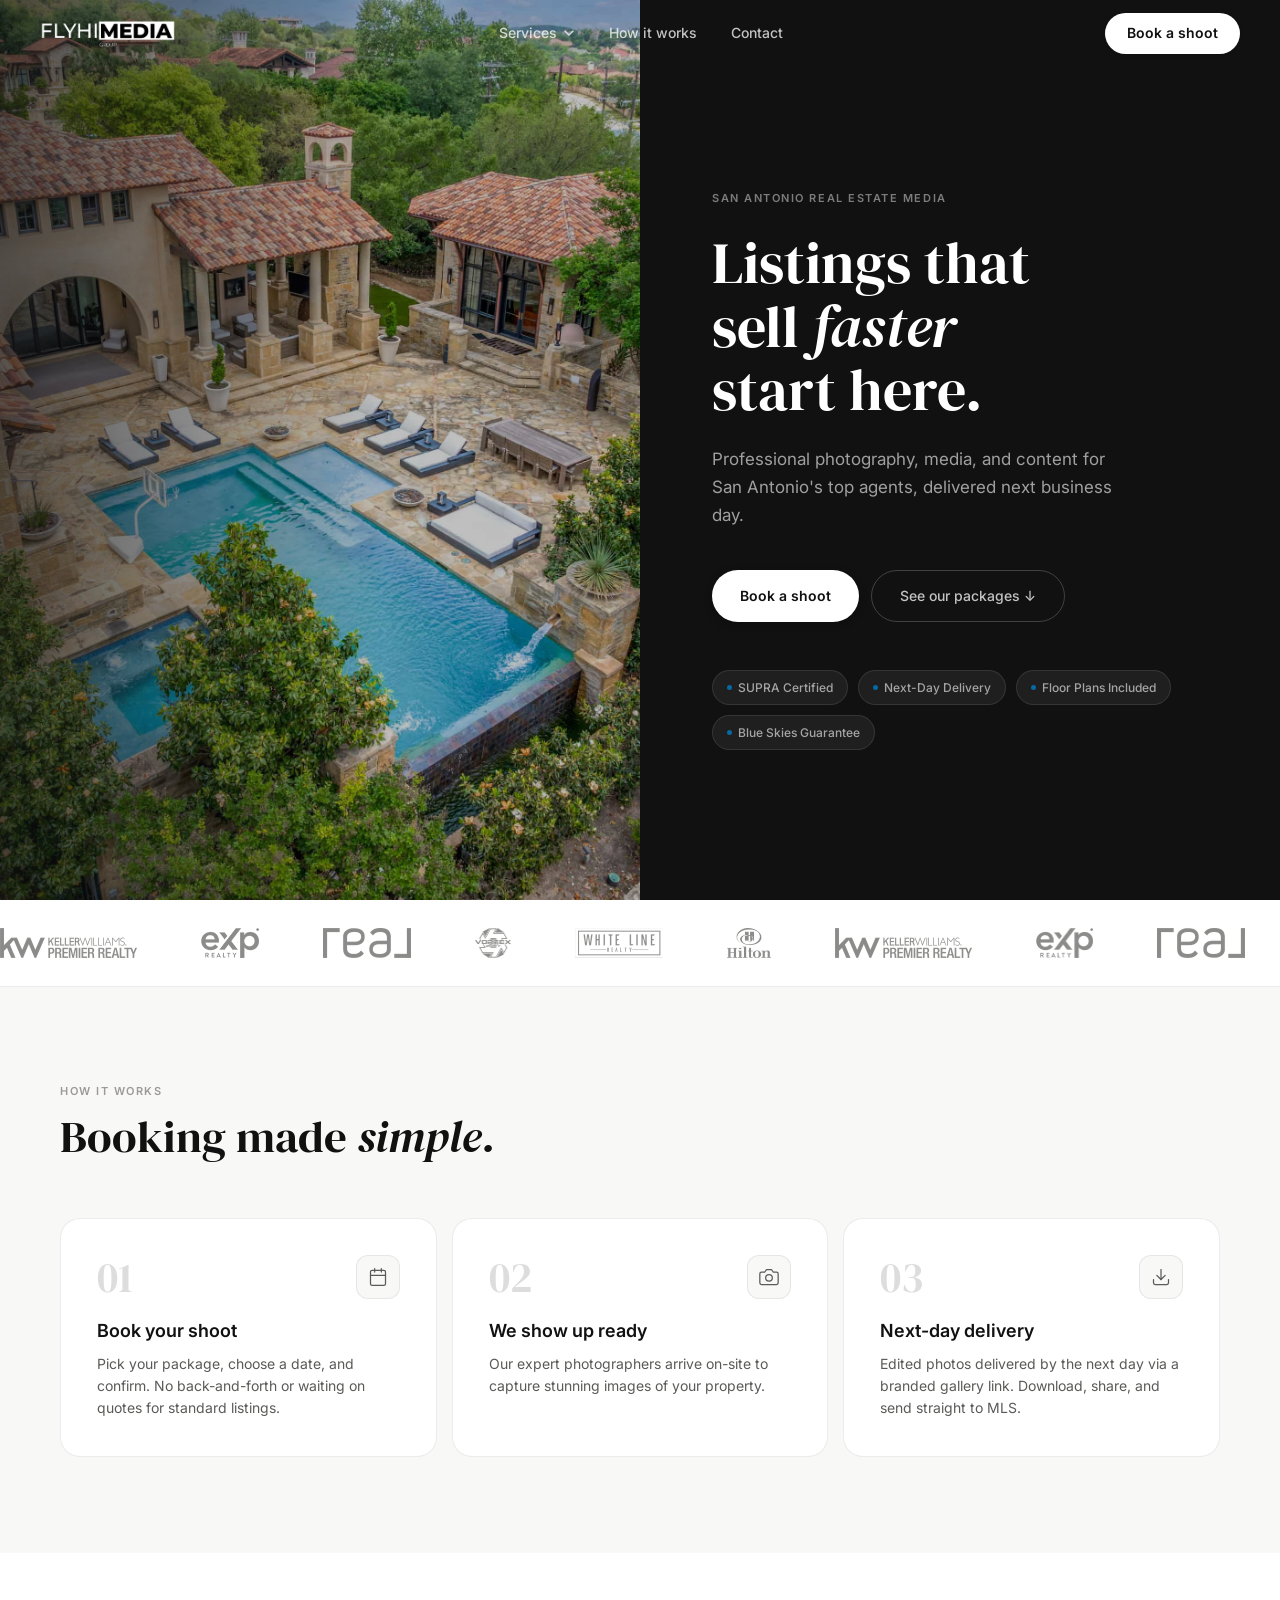
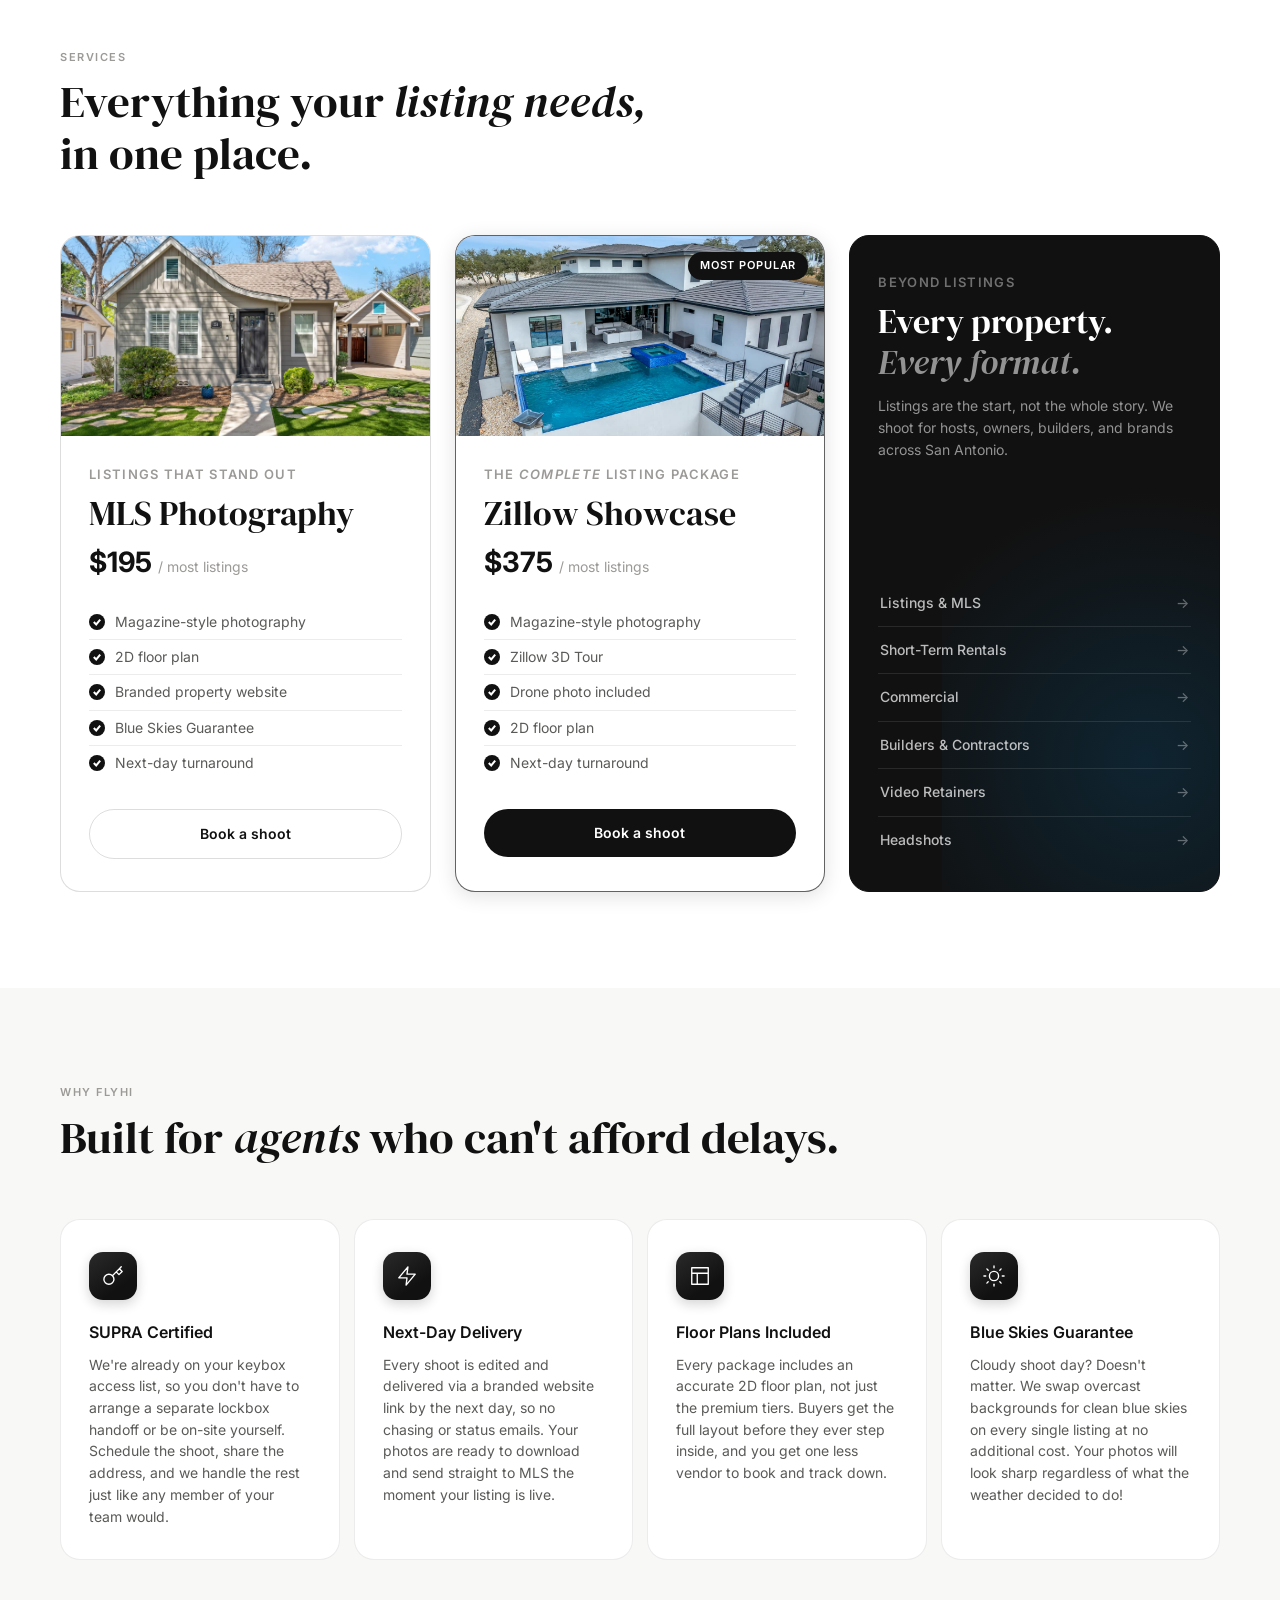
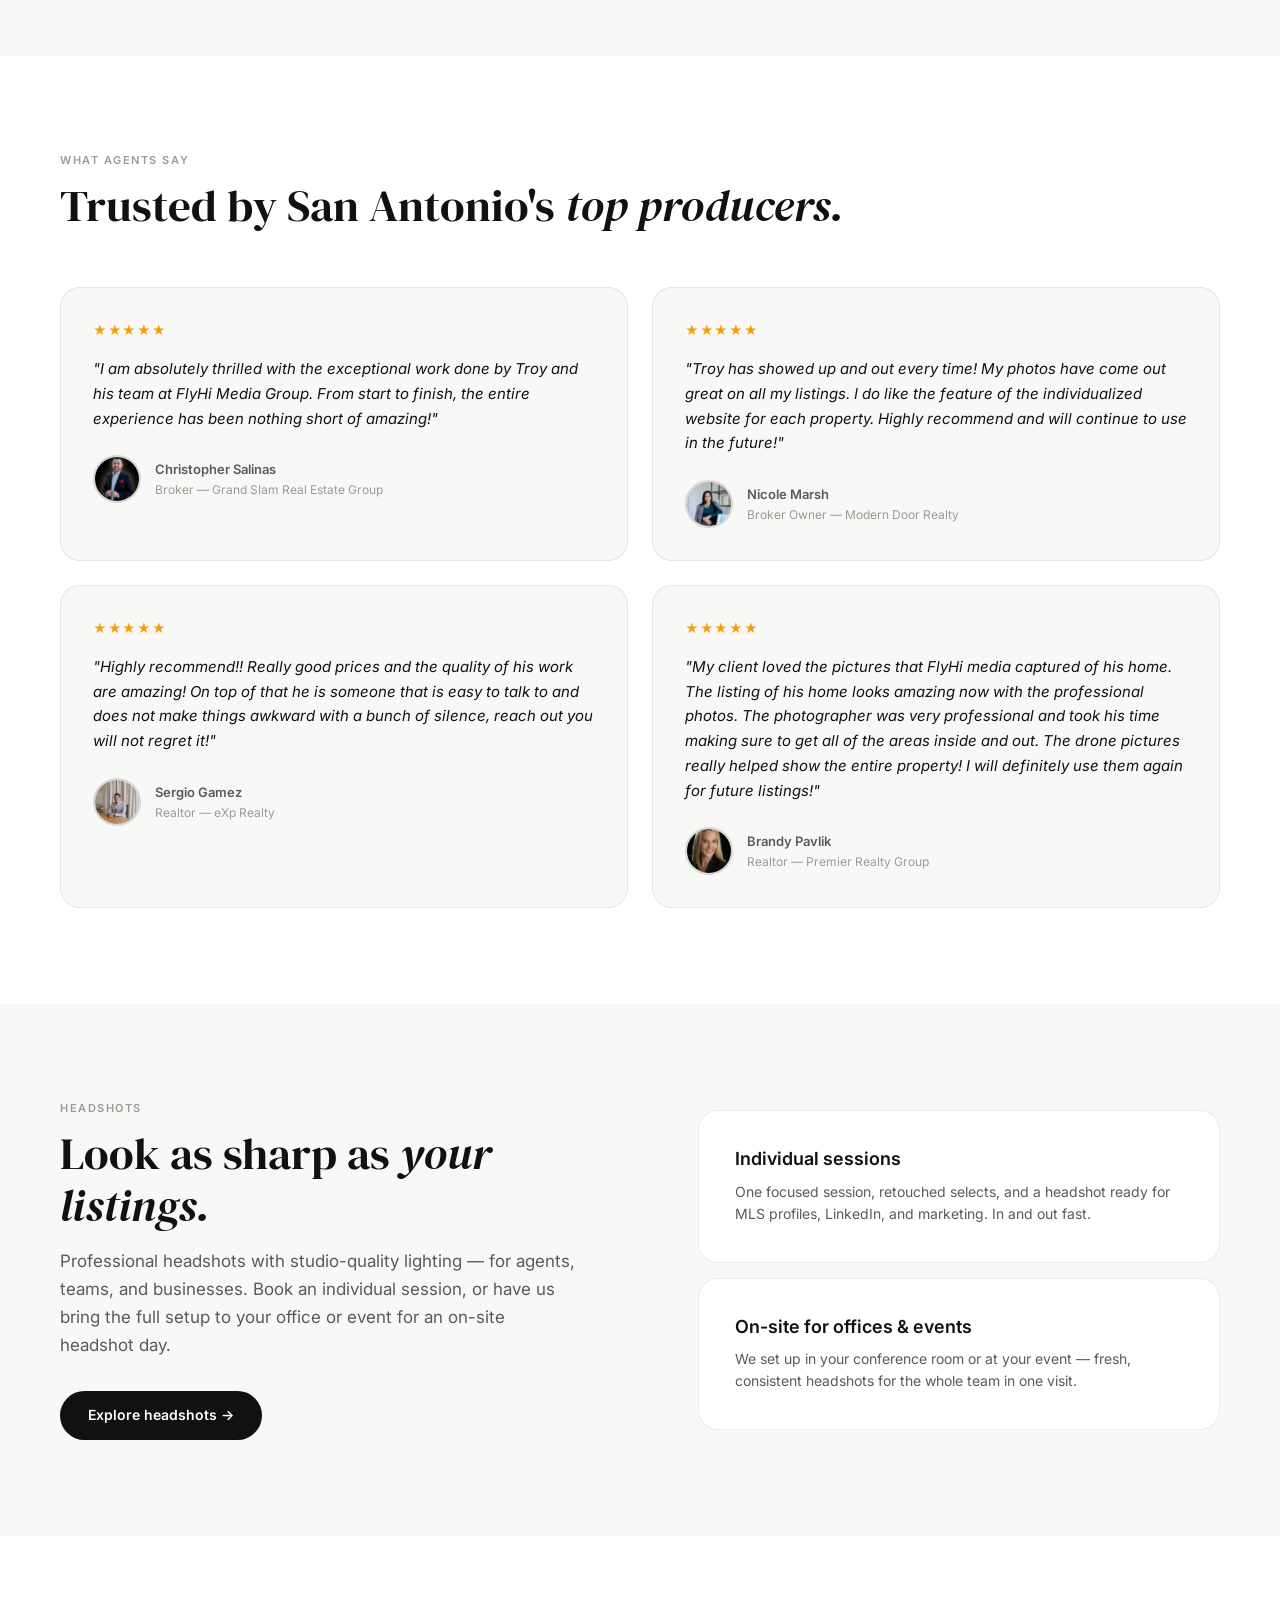
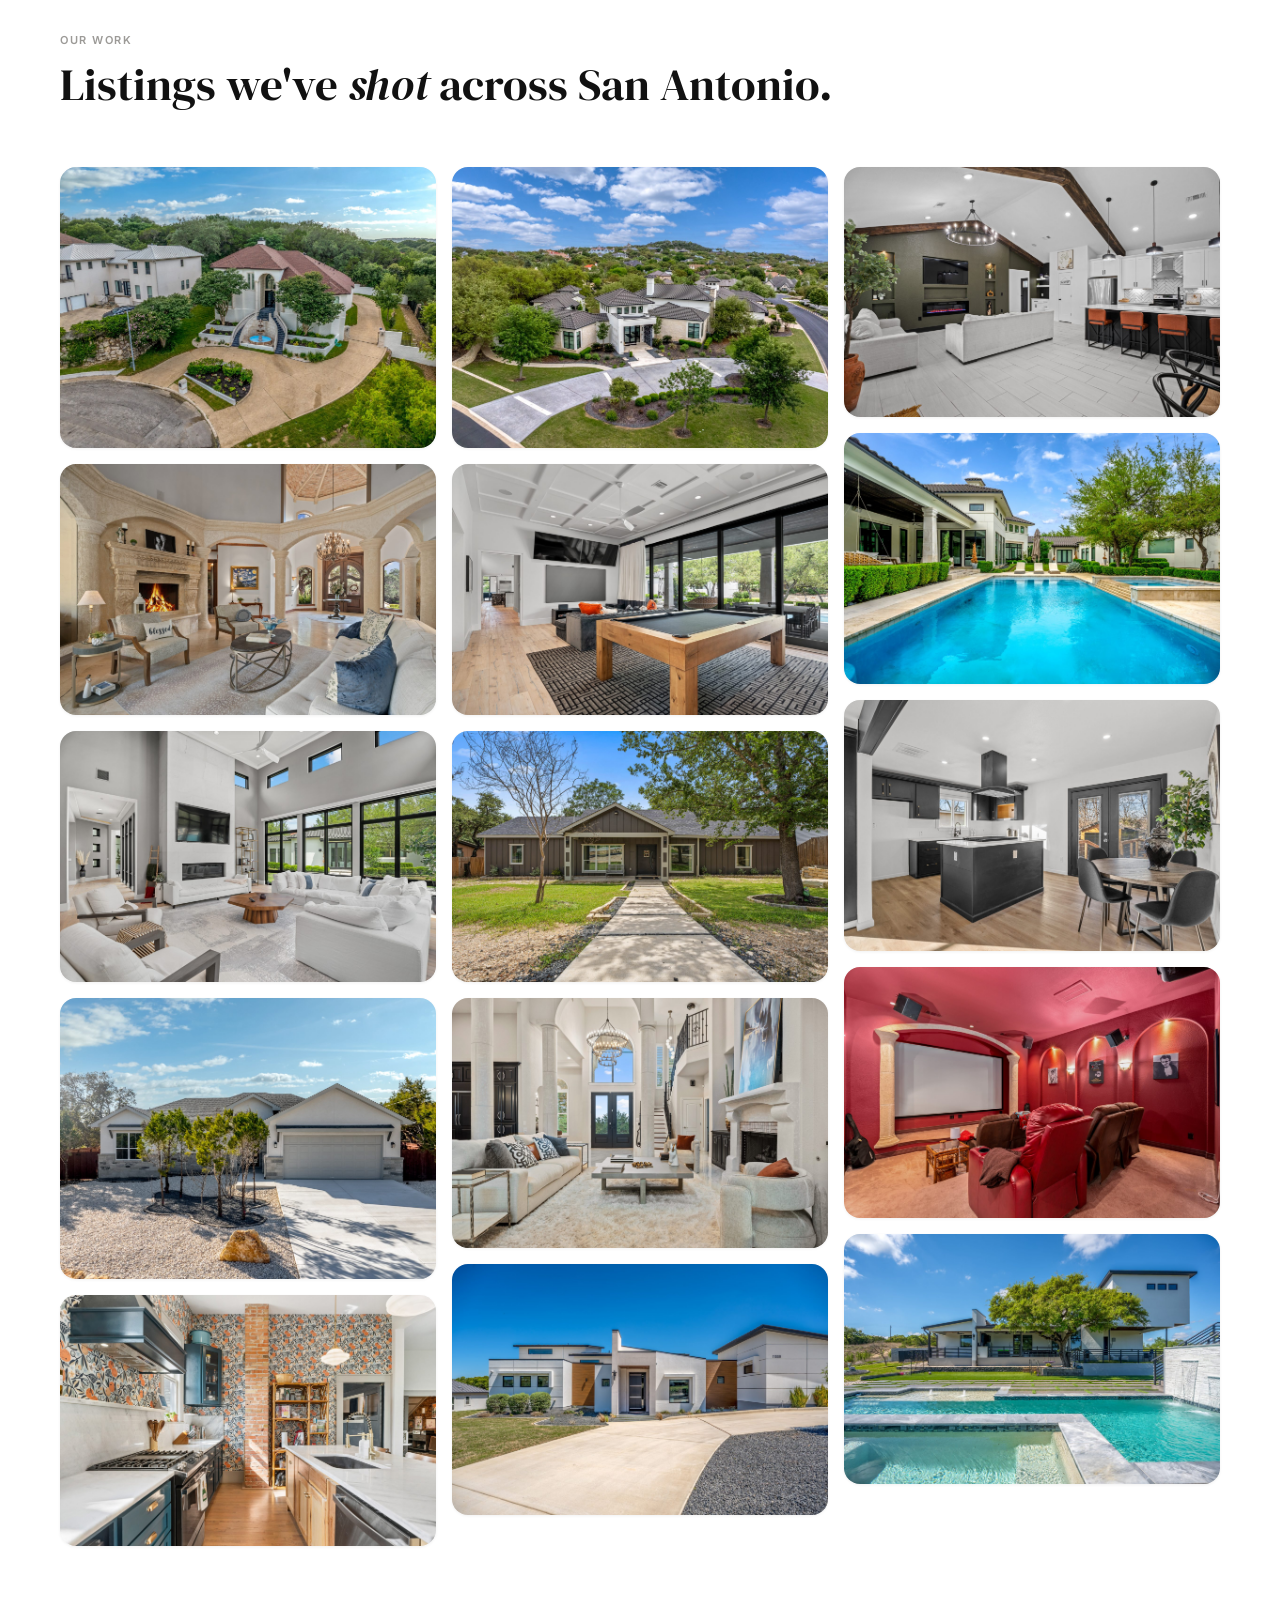
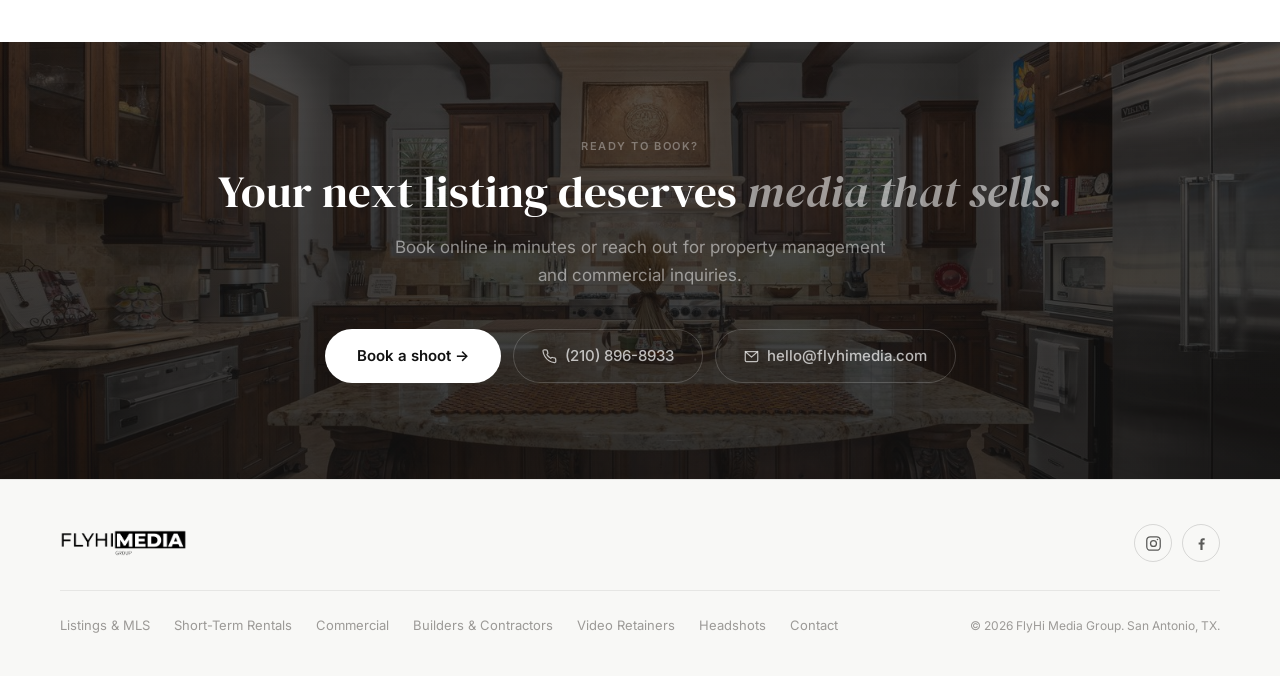
==== index.html @ 740c112d "add GA4 + Vercel analytics, fix mobile overflow" ====
<!DOCTYPE html>
<html lang="en">
<head>
<meta charset="UTF-8">
<meta name="viewport" content="width=device-width, initial-scale=1.0">

<!-- Primary SEO -->
<title>San Antonio Real Estate Photography | FlyHi Media Group</title>
<meta name="description" content="Professional real estate photography in San Antonio from $195. Next-day delivery, floor plans included, SUPRA certified. Trusted by top local agents. Book a shoot.">
<link rel="canonical" href="https://flyhimedia.com/">

<!-- Open Graph (rich previews when shared to iMessage, Slack, FB, LinkedIn, etc.) -->
<meta property="og:type" content="website">
<meta property="og:site_name" content="FlyHi Media Group">
<meta property="og:title" content="San Antonio Real Estate Photography | FlyHi Media Group">
<meta property="og:description" content="Professional real estate photography in San Antonio from $195. Next-day delivery, floor plans included, SUPRA certified.">
<meta property="og:url" content="https://flyhimedia.com/">
<meta property="og:image" content="https://flyhimedia.com/images/hero-bg.jpg">
<meta property="og:image:alt" content="Luxury San Antonio listing shot by FlyHi Media Group">

<!-- Twitter card -->
<meta name="twitter:card" content="summary_large_image">
<meta name="twitter:title" content="San Antonio Real Estate Photography | FlyHi Media Group">
<meta name="twitter:description" content="Professional real estate photography in San Antonio from $195. Next-day delivery, floor plans included, SUPRA certified.">
<meta name="twitter:image" content="https://flyhimedia.com/images/hero-bg.jpg">

<!-- Favicons -->
<link rel="icon" href="/favicon.ico" sizes="any">
<link rel="icon" type="image/svg+xml" href="/favicon.svg">
<link rel="apple-touch-icon" href="/apple-touch-icon.png">
<link rel="manifest" href="/site.webmanifest">

<!-- Fonts -->
<link rel="preconnect" href="https://fonts.googleapis.com">
<link rel="preconnect" href="https://fonts.gstatic.com" crossorigin>
<link href="https://fonts.googleapis.com/css2?family=Inter:wght@400;500;600;700&family=DM+Serif+Display:ital@0;1&display=swap" rel="stylesheet">
<link rel="stylesheet" href="css/styles.css">

<!-- Structured data: LocalBusiness + services + reviews + aggregate rating -->
<script type="application/ld+json">
{
  "@context": "https://schema.org",
  "@type": "ProfessionalService",
  "@id": "https://flyhimedia.com/#business",
  "name": "FlyHi Media Group",
  "alternateName": "FlyHi Media",
  "description": "San Antonio real estate photography and media company serving top-producing agents. MLS photography, aerial drone, Zillow 3D tours, cinematic video, twilight photography, and 2D floor plans with next-day delivery.",
  "url": "https://flyhimedia.com/",
  "logo": "https://flyhimedia.com/images/logo.png",
  "image": "https://flyhimedia.com/images/hero-bg.jpg",
  "telephone": "+1-210-896-8933",
  "email": "hello@flyhimedia.com",
  "priceRange": "$$",
  "address": {
    "@type": "PostalAddress",
    "addressLocality": "San Antonio",
    "addressRegion": "TX",
    "addressCountry": "US"
  },
  "areaServed": [
    { "@type": "City", "name": "San Antonio" },
    { "@type": "City", "name": "Alamo Heights" },
    { "@type": "City", "name": "Boerne" },
    { "@type": "City", "name": "Helotes" },
    { "@type": "City", "name": "Bulverde" },
    { "@type": "City", "name": "Stone Oak" },
    { "@type": "City", "name": "New Braunfels" }
  ],
  "hasOfferCatalog": {
    "@type": "OfferCatalog",
    "name": "Real estate media packages",
    "itemListElement": [
      {
        "@type": "Offer",
        "itemOffered": { "@type": "Service", "name": "MLS Photography Package" },
        "price": "195",
        "priceCurrency": "USD"
      },
      {
        "@type": "Offer",
        "itemOffered": { "@type": "Service", "name": "Zillow Showcase Bundle" },
        "price": "375",
        "priceCurrency": "USD"
      }
    ]
  },
  "aggregateRating": {
    "@type": "AggregateRating",
    "ratingValue": "5.0",
    "reviewCount": "8",
    "bestRating": "5",
    "worstRating": "1"
  },
  "review": [
    {
      "@type": "Review",
      "reviewRating": { "@type": "Rating", "ratingValue": "5", "bestRating": "5" },
      "author": { "@type": "Person", "name": "Christopher Salinas" },
      "reviewBody": "I am absolutely thrilled with the exceptional work done by Troy and his team at FlyHi Media Group. From start to finish, the entire experience has been nothing short of amazing!"
    },
    {
      "@type": "Review",
      "reviewRating": { "@type": "Rating", "ratingValue": "5", "bestRating": "5" },
      "author": { "@type": "Person", "name": "Nicole Marsh" },
      "reviewBody": "Troy has showed up and out every time! My photos have come out great on all my listings. Highly recommend and will continue to use in the future!"
    },
    {
      "@type": "Review",
      "reviewRating": { "@type": "Rating", "ratingValue": "5", "bestRating": "5" },
      "author": { "@type": "Person", "name": "Sergio Gamez" },
      "reviewBody": "Highly recommend! Really good prices and the quality of his work is amazing. Easy to talk to, reach out you will not regret it!"
    },
    {
      "@type": "Review",
      "reviewRating": { "@type": "Rating", "ratingValue": "5", "bestRating": "5" },
      "author": { "@type": "Person", "name": "Brandy Pavlik" },
      "reviewBody": "My client loved the pictures FlyHi Media captured of his home. The photographer was very professional and the drone pictures really helped show the entire property. I will definitely use them again for future listings!"
    }
  ],
  "sameAs": [
    "https://www.facebook.com/people/FlyHi-Media-Group/100088991917706/",
    "https://www.instagram.com/flyhimediagroup",
    "https://nextdoor.com/pages/flyhi-media-group-san-antonio-tx/"
  ]
}
</script>


<!-- ── ANALYTICS: Google Analytics 4 ──
     Portable: this is a plain script tag we own, so it keeps working
     unchanged when the site moves off Vercel onto our own server. -->
<script async src="https://www.googletagmanager.com/gtag/js?id=G-V4DD7P60XT"></script>
<script>
  window.dataLayer = window.dataLayer || [];
  function gtag(){dataLayer.push(arguments);}
  gtag('js', new Date());
  gtag('config', 'G-V4DD7P60XT');
</script>

</head>
<body>

<!-- NAV -->
<nav id="nav">
  <a class="nav-logo" href="#"><img src="images/logo.png" alt="FlyHi Media Group"></a>
  <button class="nav-toggle" id="nav-toggle" aria-label="Menu" aria-expanded="false">
    <span></span><span></span><span></span>
  </button>
  <ul class="nav-links" id="nav-links">
    <li class="has-dropdown">
      <a href="#services">Services
        <svg class="nav-caret" viewBox="0 0 12 12" fill="none" stroke-width="1.5" stroke-linecap="round"><polyline points="2,4 6,8 10,4"/></svg>
      </a>
      <ul class="dropdown">
        <li><a href="/listings">Listings &amp; MLS</a></li>
        <li><a href="/short-term-rentals">Short-Term Rentals</a></li>
        <li><a href="/commercial">Commercial</a></li>
        <li><a href="/builders">Builders &amp; Contractors</a></li>
        <li><a href="/retainers">Video Retainers</a></li>
        <li><a href="/headshots">Headshots</a></li>
      </ul>
    </li>
    <li><a href="#how">How it works</a></li>
    <li><a href="/contact">Contact</a></li>
  </ul>
  <a class="nav-cta" href="#contact">Book a shoot</a>
</nav>

<!-- HERO -->
<section class="hero" style="padding: 0;">
  <div class="hero-photo">
    <!-- Replace src with actual hero photo -->
    <img src="images/hero-bg.jpg" alt="San Antonio luxury listing">
    <div class="hero-photo-overlay"></div>
  </div>
  <div class="hero-content">
    <p class="hero-eyebrow">San Antonio Real Estate Media</p>
    <h1 class="hero-title">
      Listings that<br>sell <em>faster</em><br>start here.
    </h1>
    <p class="hero-sub">Professional photography, media, and content for San Antonio's top agents, delivered next business day.</p>
    <div class="hero-actions">
      <a class="btn-primary" href="https://portal.spiro.media/order/flyhi/mls-ordering-form" target="_blank">Book a shoot</a>
      <a class="btn-ghost" href="#services">See our packages ↓</a>
    </div>
    <div class="hero-badges">
      <span class="badge"><span class="badge-dot"></span>SUPRA Certified</span>
      <span class="badge"><span class="badge-dot"></span>Next-Day Delivery</span>
      <span class="badge"><span class="badge-dot"></span>Floor Plans Included</span>
      <span class="badge"><span class="badge-dot"></span>Blue Skies Guarantee</span>
    </div>
  </div>
</section>

<!-- BROKER LOGO STRIP -->
<div class="logo-strip">
  <div class="logo-strip-track">
    <div class="logo-strip-group" aria-hidden="false">
      <img class="strip-logo-img" src="images/brands/kw.png" alt="Keller Williams">
      <img class="strip-logo-img" src="images/brands/exp.png" alt="eXp Realty">
      <img class="strip-logo-img" src="images/brands/real.png" alt="Real">
      <img class="strip-logo-img" src="images/brands/vortex.png" alt="Vortex Realty">
      <img class="strip-logo-img" src="images/brands/whiteline.png" alt="White Line Realty">
      <img class="strip-logo-img" src="images/brands/hilton.png" alt="Hilton">
    </div>
    <div class="logo-strip-group" aria-hidden="true">
      <img class="strip-logo-img" src="images/brands/kw.png" alt="">
      <img class="strip-logo-img" src="images/brands/exp.png" alt="">
      <img class="strip-logo-img" src="images/brands/real.png" alt="">
      <img class="strip-logo-img" src="images/brands/vortex.png" alt="">
      <img class="strip-logo-img" src="images/brands/whiteline.png" alt="">
      <img class="strip-logo-img" src="images/brands/hilton.png" alt="">
    </div>
    <div class="logo-strip-group" aria-hidden="true">
      <img class="strip-logo-img" src="images/brands/kw.png" alt="">
      <img class="strip-logo-img" src="images/brands/exp.png" alt="">
      <img class="strip-logo-img" src="images/brands/real.png" alt="">
      <img class="strip-logo-img" src="images/brands/vortex.png" alt="">
      <img class="strip-logo-img" src="images/brands/whiteline.png" alt="">
      <img class="strip-logo-img" src="images/brands/hilton.png" alt="">
    </div>
    <div class="logo-strip-group" aria-hidden="true">
      <img class="strip-logo-img" src="images/brands/kw.png" alt="">
      <img class="strip-logo-img" src="images/brands/exp.png" alt="">
      <img class="strip-logo-img" src="images/brands/real.png" alt="">
      <img class="strip-logo-img" src="images/brands/vortex.png" alt="">
      <img class="strip-logo-img" src="images/brands/whiteline.png" alt="">
      <img class="strip-logo-img" src="images/brands/hilton.png" alt="">
    </div>
  </div>
</div>

<!-- HOW IT WORKS -->
<section class="how" id="how">
  <div class="section-inner">
    <p class="section-label">How it works</p>
    <h2 class="section-title">Booking made <em>simple.</em></h2>
    <div class="how-grid">
      <div class="how-step">
        <div class="how-step-header">
          <span class="step-num">01</span>
          <div class="how-icon-wrap">
            <svg class="how-icon-svg" viewBox="0 0 24 24" fill="none" stroke="currentColor" stroke-width="1.5" stroke-linecap="round" stroke-linejoin="round"><rect x="3" y="4" width="18" height="18" rx="2"/><line x1="16" y1="2" x2="16" y2="6"/><line x1="8" y1="2" x2="8" y2="6"/><line x1="3" y1="10" x2="21" y2="10"/></svg>
          </div>
        </div>
        <h3 class="step-title">Book your shoot</h3>
        <p class="step-desc">Pick your package, choose a date, and confirm. No back-and-forth or waiting on quotes for standard listings.</p>
      </div>
      <div class="how-step">
        <div class="how-step-header">
          <span class="step-num">02</span>
          <div class="how-icon-wrap">
            <svg class="how-icon-svg" viewBox="0 0 24 24" fill="none" stroke="currentColor" stroke-width="1.5" stroke-linecap="round" stroke-linejoin="round"><path d="M23 19a2 2 0 0 1-2 2H3a2 2 0 0 1-2-2V8a2 2 0 0 1 2-2h4l2-3h6l2 3h4a2 2 0 0 1 2 2z"/><circle cx="12" cy="13" r="4"/></svg>
          </div>
        </div>
        <h3 class="step-title">We show up ready</h3>
        <p class="step-desc">Our expert photographers arrive on-site to capture stunning images of your property.</p>
      </div>
      <div class="how-step">
        <div class="how-step-header">
          <span class="step-num">03</span>
          <div class="how-icon-wrap">
            <svg class="how-icon-svg" viewBox="0 0 24 24" fill="none" stroke="currentColor" stroke-width="1.5" stroke-linecap="round" stroke-linejoin="round"><path d="M21 15v4a2 2 0 0 1-2 2H5a2 2 0 0 1-2-2v-4"/><polyline points="7 10 12 15 17 10"/><line x1="12" y1="15" x2="12" y2="3"/></svg>
          </div>
        </div>
        <h3 class="step-title">Next-day delivery</h3>
        <p class="step-desc">Edited photos delivered by the next day via a branded gallery link. Download, share, and send straight to MLS.</p>
      </div>
    </div>
  </div>
</section>

<!-- BUNDLES / SERVICES -->
<section id="services">
  <div class="section-inner">
    <p class="section-label">Services</p>
    <h2 class="section-title">Everything your <em>listing needs,</em><br>in one place.</h2>
    <div class="bundles-grid">

      <div class="bundle-card">
        <div class="bundle-img">
          <img src="images/card-1.jpg" alt="MLS Photography">
        </div>
        <div class="bundle-body">
          <p class="bundle-name">Listings that stand out</p>
          <h3 class="bundle-headline">MLS Photography</h3>
          <p class="bundle-price">$195 <span>/ most listings</span></p>
          <ul class="bundle-includes">
            <li><span class="check"><svg viewBox="0 0 10 8"><polyline points="1,4 4,7 9,1"/></svg></span>Magazine-style photography</li>
            <li><span class="check"><svg viewBox="0 0 10 8"><polyline points="1,4 4,7 9,1"/></svg></span>2D floor plan</li>
            <li><span class="check"><svg viewBox="0 0 10 8"><polyline points="1,4 4,7 9,1"/></svg></span>Branded property website</li>
            <li><span class="check"><svg viewBox="0 0 10 8"><polyline points="1,4 4,7 9,1"/></svg></span>Blue Skies Guarantee</li>
            <li><span class="check"><svg viewBox="0 0 10 8"><polyline points="1,4 4,7 9,1"/></svg></span>Next-day turnaround</li>
          </ul>
          <a class="bundle-cta" href="https://portal.spiro.media/order/flyhi/mls-ordering-form" target="_blank" rel="noopener">Book a shoot</a>
        </div>
      </div>

      <div class="bundle-card featured">
        <span class="bundle-badge">Most Popular</span>
        <div class="bundle-img">
          <img src="images/card-2.jpg" alt="Zillow Showcase">
        </div>
        <div class="bundle-body">
          <p class="bundle-name">The <em>complete</em> listing package</p>
          <h3 class="bundle-headline">Zillow Showcase</h3>
          <p class="bundle-price">$375 <span>/ most listings</span></p>
          <ul class="bundle-includes">
            <li><span class="check"><svg viewBox="0 0 10 8"><polyline points="1,4 4,7 9,1"/></svg></span>Magazine-style photography</li>
            <li><span class="check"><svg viewBox="0 0 10 8"><polyline points="1,4 4,7 9,1"/></svg></span>Zillow 3D Tour</li>
            <li><span class="check"><svg viewBox="0 0 10 8"><polyline points="1,4 4,7 9,1"/></svg></span>Drone photo included</li>
            <li><span class="check"><svg viewBox="0 0 10 8"><polyline points="1,4 4,7 9,1"/></svg></span>2D floor plan</li>
            <li><span class="check"><svg viewBox="0 0 10 8"><polyline points="1,4 4,7 9,1"/></svg></span>Next-day turnaround</li>
          </ul>
          <a class="bundle-cta" href="https://portal.spiro.media/order/flyhi/mls-ordering-form" target="_blank" rel="noopener">Book a shoot</a>
        </div>
      </div>

      <div class="bundle-card explore-card">
        <div class="bundle-body">
          <p class="bundle-name">Beyond listings</p>
          <h3 class="bundle-headline">Every property.<br><em>Every format.</em></h3>
          <p class="explore-sub">Listings are the start, not the whole story. We shoot for hosts, owners, builders, and brands across San Antonio.</p>
          <ul class="explore-links">
            <li><a href="/listings">Listings &amp; MLS <span>→</span></a></li>
            <li><a href="/short-term-rentals">Short-Term Rentals <span>→</span></a></li>
            <li><a href="/commercial">Commercial <span>→</span></a></li>
            <li><a href="/builders">Builders &amp; Contractors <span>→</span></a></li>
            <li><a href="/retainers">Video Retainers <span>→</span></a></li>
            <li><a href="/headshots">Headshots <span>→</span></a></li>
          </ul>
        </div>
      </div>

    </div>
  </div>
</section>

<!-- RELIABILITY -->
<section class="reliability">
  <div class="section-inner">
    <p class="section-label">Why FlyHi</p>
    <h2 class="section-title">Built for <em>agents</em> who can't afford delays.</h2>
    <div class="reliability-grid">
      <div class="rel-card">
        <div class="rel-icon-wrap">
          <svg class="rel-icon-svg" viewBox="0 0 24 24" fill="none" stroke="currentColor" stroke-width="1.5" stroke-linecap="round" stroke-linejoin="round"><path d="M21 2l-2 2m-7.61 7.61a5.5 5.5 0 1 1-7.778 7.778 5.5 5.5 0 0 1 7.777-7.777zm0 0L15.5 7.5m0 0l3 3L22 7l-3-3m-3.5 3.5L19 4"/></svg>
        </div>
        <div class="rel-card-body">
          <h3 class="rel-title">SUPRA Certified</h3>
          <p class="rel-desc">We're already on your keybox access list, so you don't have to arrange a separate lockbox handoff or be on-site yourself. Schedule the shoot, share the address, and we handle the rest just like any member of your team would.</p>
        </div>
      </div>
      <div class="rel-card">
        <div class="rel-icon-wrap">
          <svg class="rel-icon-svg" viewBox="0 0 24 24" fill="none" stroke="currentColor" stroke-width="1.5" stroke-linecap="round" stroke-linejoin="round"><polygon points="13 2 3 14 12 14 11 22 21 10 12 10 13 2"/></svg>
        </div>
        <div class="rel-card-body">
          <h3 class="rel-title">Next-Day Delivery</h3>
          <p class="rel-desc">Every shoot is edited and delivered via a branded website link by the next day, so no chasing or status emails. Your photos are ready to download and send straight to MLS the moment your listing is live.</p>
        </div>
      </div>
      <div class="rel-card">
        <div class="rel-icon-wrap">
          <svg class="rel-icon-svg" viewBox="0 0 24 24" fill="none" stroke="currentColor" stroke-width="1.5" stroke-linecap="round" stroke-linejoin="round"><path d="M3 3h18v18H3zM3 9h18M9 21V9"/></svg>
        </div>
        <div class="rel-card-body">
          <h3 class="rel-title">Floor Plans Included</h3>
          <p class="rel-desc">Every package includes an accurate 2D floor plan, not just the premium tiers. Buyers get the full layout before they ever step inside, and you get one less vendor to book and track down.</p>
        </div>
      </div>
      <div class="rel-card">
        <div class="rel-icon-wrap">
          <svg class="rel-icon-svg" viewBox="0 0 24 24" fill="none" stroke="currentColor" stroke-width="1.5" stroke-linecap="round" stroke-linejoin="round"><circle cx="12" cy="12" r="5"/><line x1="12" y1="1" x2="12" y2="3"/><line x1="12" y1="21" x2="12" y2="23"/><line x1="4.22" y1="4.22" x2="5.64" y2="5.64"/><line x1="18.36" y1="18.36" x2="19.78" y2="19.78"/><line x1="1" y1="12" x2="3" y2="12"/><line x1="21" y1="12" x2="23" y2="12"/><line x1="4.22" y1="19.78" x2="5.64" y2="18.36"/><line x1="18.36" y1="5.64" x2="19.78" y2="4.22"/></svg>
        </div>
        <div class="rel-card-body">
          <h3 class="rel-title">Blue Skies Guarantee</h3>
          <p class="rel-desc">Cloudy shoot day? Doesn't matter. We swap overcast backgrounds for clean blue skies on every single listing at no additional cost. Your photos will look sharp regardless of what the weather decided to do!</p>
        </div>
      </div>
    </div>
  </div>
</section>

<!-- TESTIMONIALS -->
<section id="testimonials">
  <div class="section-inner">
    <p class="section-label">What agents say</p>
    <h2 class="section-title">Trusted by San Antonio's <em>top producers.</em></h2>
    <div class="testimonials-grid">
      <div class="testimonial-card">
        <div class="stars">★★★★★</div>
        <p class="testimonial-quote">"I am absolutely thrilled with the exceptional work done by Troy and his team at FlyHi Media Group. From start to finish, the entire experience has been nothing short of amazing!"</p>
        <div class="testimonial-person">
          <img class="testimonial-avatar" src="images/testimonials/chris.jpg" alt="Christopher Salinas">
          <div>
            <p class="testimonial-author">Christopher Salinas</p>
            <p class="testimonial-role">Broker — Grand Slam Real Estate Group</p>
          </div>
        </div>
      </div>
      <div class="testimonial-card">
        <div class="stars">★★★★★</div>
        <p class="testimonial-quote">"Troy has showed up and out every time! My photos have come out great on all my listings. I do like the feature of the individualized website for each property. Highly recommend and will continue to use in the future!"</p>
        <div class="testimonial-person">
          <img class="testimonial-avatar" src="images/testimonials/nicole.jpg" alt="Nicole Marsh">
          <div>
            <p class="testimonial-author">Nicole Marsh</p>
            <p class="testimonial-role">Broker Owner — Modern Door Realty</p>
          </div>
        </div>
      </div>
      <div class="testimonial-card">
        <div class="stars">★★★★★</div>
        <p class="testimonial-quote">"Highly recommend!! Really good prices and the quality of his work are amazing! On top of that he is someone that is easy to talk to and does not make things awkward with a bunch of silence, reach out you will not regret it!"</p>
        <div class="testimonial-person">
          <img class="testimonial-avatar" src="images/testimonials/sergio.jpg" alt="Sergio Gamez">
          <div>
            <p class="testimonial-author">Sergio Gamez</p>
            <p class="testimonial-role">Realtor — eXp Realty</p>
          </div>
        </div>
      </div>
      <div class="testimonial-card">
        <div class="stars">★★★★★</div>
        <p class="testimonial-quote">"My client loved the pictures that FlyHi media captured of his home. The listing of his home looks amazing now with the professional photos. The photographer was very professional and took his time making sure to get all of the areas inside and out. The drone pictures really helped show the entire property! I will definitely use them again for future listings!"</p>
        <div class="testimonial-person">
          <img class="testimonial-avatar" src="images/testimonials/brandy.jpg" alt="Brandy Pavlik">
          <div>
            <p class="testimonial-author">Brandy Pavlik</p>
            <p class="testimonial-role">Realtor — Premier Realty Group</p>
          </div>
        </div>
      </div>
    </div>
  </div>
</section>


<!-- HEADSHOTS -->
<section class="headshots-home" id="headshots">
  <div class="section-inner">
    <div class="headshot-split">
      <div>
        <p class="section-label">Headshots</p>
        <h2 class="section-title">Look as sharp as <em>your listings.</em></h2>
        <p class="section-sub">Professional headshots with studio-quality lighting — for agents, teams, and businesses. Book an individual session, or have us bring the full setup to your office or event for an on-site headshot day.</p>
        <a class="btn-dark" href="/headshots">Explore headshots →</a>
      </div>
      <div class="headshot-cards">
        <div class="how-step">
          <h3 class="step-title">Individual sessions</h3>
          <p class="step-desc">One focused session, retouched selects, and a headshot ready for MLS profiles, LinkedIn, and marketing. In and out fast.</p>
        </div>
        <div class="how-step">
          <h3 class="step-title">On-site for offices &amp; events</h3>
          <p class="step-desc">We set up in your conference room or at your event — fresh, consistent headshots for the whole team in one visit.</p>
        </div>
      </div>
    </div>
  </div>
</section>

<!-- PORTFOLIO GALLERY -->
<section class="gallery" id="work">
  <div class="section-inner">
    <p class="section-label">Our work</p>
    <h2 class="section-title">Listings we've <em>shot</em> across San Antonio.</h2>
    <div class="gallery-grid">
      <a class="gallery-item" href="images/gallery/gallery-01.jpg" target="_blank"><img width="1600" height="1198" src="images/gallery/gallery-01.jpg" alt="Aerial of a San Antonio home with front fountain" loading="lazy"></a>
      <a class="gallery-item" href="images/gallery/gallery-02.jpg" target="_blank"><img width="1600" height="1067" src="images/gallery/gallery-02.jpg" alt="Stone living room with carved fireplace" loading="lazy"></a>
      <a class="gallery-item" href="images/gallery/gallery-03.jpg" target="_blank"><img width="1600" height="1067" src="images/gallery/gallery-03.jpg" alt="Modern living room with linear fireplace" loading="lazy"></a>
      <a class="gallery-item" href="images/gallery/gallery-04.jpg" target="_blank"><img width="1600" height="1198" src="images/gallery/gallery-04.jpg" alt="New-construction home exterior" loading="lazy"></a>
      <a class="gallery-item" href="images/gallery/gallery-05.jpg" target="_blank"><img width="1600" height="1067" src="images/gallery/gallery-05.jpg" alt="Kitchen with floral wallpaper and exposed brick" loading="lazy"></a>
      <a class="gallery-item" href="images/gallery/gallery-06.jpg" target="_blank"><img width="1600" height="1198" src="images/gallery/gallery-06.jpg" alt="Aerial of a modern hill country home" loading="lazy"></a>
      <a class="gallery-item" href="images/gallery/gallery-07.jpg" target="_blank"><img width="1600" height="1067" src="images/gallery/gallery-07.jpg" alt="Game room with pool table and patio view" loading="lazy"></a>
      <a class="gallery-item" href="images/gallery/gallery-08.jpg" target="_blank"><img width="1600" height="1067" src="images/gallery/gallery-08.jpg" alt="Ranch-style home exterior with walkway" loading="lazy"></a>
      <a class="gallery-item" href="images/gallery/gallery-09.jpg" target="_blank"><img width="1600" height="1067" src="images/gallery/gallery-09.jpg" alt="Bright two-story living room with chandelier" loading="lazy"></a>
      <a class="gallery-item" href="images/gallery/gallery-10.jpg" target="_blank"><img width="1600" height="1067" src="images/gallery/gallery-10.jpg" alt="Modern San Antonio home with wood-accent front elevation" loading="lazy"></a>
      <a class="gallery-item" href="images/gallery/gallery-11.jpg" target="_blank"><img width="1600" height="1067" src="images/gallery/gallery-11.jpg" alt="Open-concept living room with green accent wall" loading="lazy"></a>
      <a class="gallery-item" href="images/gallery/gallery-12.jpg" target="_blank"><img width="1600" height="1067" src="images/gallery/gallery-12.jpg" alt="Luxury backyard pool and spa with manicured landscaping" loading="lazy"></a>
      <a class="gallery-item" href="images/gallery/gallery-13.jpg" target="_blank"><img width="1600" height="1067" src="images/gallery/gallery-13.jpg" alt="Black and white modern kitchen" loading="lazy"></a>
      <a class="gallery-item" href="images/gallery/gallery-14.jpg" target="_blank"><img width="1600" height="1067" src="images/gallery/gallery-14.jpg" alt="Home theater with tiered seating" loading="lazy"></a>
      <a class="gallery-item" href="images/gallery/gallery-15.jpg" target="_blank"><img width="1600" height="1067" src="images/gallery/gallery-15.jpg" alt="Modern backyard pool with waterfall feature" loading="lazy"></a>
    </div>
  </div>
</section>

<!-- CTA DARK -->
<section class="cta-dark cta-photo" id="contact" style="--cta-img:url('/images/cta/cta-kitchen-classic.jpg')">
  <div class="section-inner" style="text-align: center;">
    <p class="section-label" style="color: rgba(255,255,255,.35);">Ready to book?</p>
    <h2 class="section-title" style="margin: 0 auto 16px;">Your next listing deserves <em>media that sells.</em></h2>
    <p class="section-sub" style="margin: 0 auto 40px;">Book online in minutes or reach out for property management and commercial inquiries.</p>
    <div class="cta-actions">
      <!-- Book a shoot button -->
      <a class="btn-white" href="https://portal.spiro.media/order/flyhi/mls-ordering-form" target="_blank">Book a shoot →</a>
      <!-- Phone number button -->
      <a class="btn-ghost-white" href="tel:2108968933">
        <svg width="15" height="15" viewBox="0 0 24 24" fill="none" stroke="currentColor" stroke-width="2" stroke-linecap="round" stroke-linejoin="round"><path d="M22 16.92v3a2 2 0 0 1-2.18 2 19.79 19.79 0 0 1-8.63-3.07A19.5 19.5 0 0 1 4.69 12a19.79 19.79 0 0 1-3.07-8.67A2 2 0 0 1 3.6 1.27h3a2 2 0 0 1 2 1.72 12.84 12.84 0 0 0 .7 2.81 2 2 0 0 1-.45 2.11L7.91 8.91a16 16 0 0 0 6 6l.91-.91a2 2 0 0 1 2.11-.45 12.84 12.84 0 0 0 2.81.7A2 2 0 0 1 21.73 16.92z"/></svg>
        (210) 896-8933
      </a>
      <!-- Email button-->
      <a class="btn-ghost-white" href="mailto:hello@flyhimedia.com">
        <svg width="15" height="15" viewBox="0 0 24 24" fill="none" stroke="currentColor" stroke-width="2" stroke-linecap="round" stroke-linejoin="round"><rect x="2" y="4" width="20" height="16" rx="2"/><polyline points="2,4 12,13 22,4"/></svg>
        hello@flyhimedia.com
      </a>
    </div>
  </div>
</section>

<!-- FOOTER -->
<footer>
  <div class="footer-top">
    <span class="footer-logo"><img src="images/logo.png" alt="FlyHi Media Group"></span>
    <div class="footer-social">
      <a href="https://www.instagram.com/flyhimediagroup" target="_blank" rel="noopener" aria-label="FlyHi Media Group on Instagram">
        <svg viewBox="0 0 24 24" fill="none" stroke="currentColor" stroke-width="1.8" stroke-linecap="round" stroke-linejoin="round"><rect x="2.5" y="2.5" width="19" height="19" rx="5"/><circle cx="12" cy="12" r="4.2"/><circle cx="17.6" cy="6.4" r="1.1" fill="currentColor" stroke="none"/></svg>
      </a>
      <a href="https://www.facebook.com/people/FlyHi-Media-Group/100088991917706/" target="_blank" rel="noopener" aria-label="FlyHi Media Group on Facebook">
        <svg viewBox="0 0 24 24" fill="currentColor"><path d="M13.5 21v-7.5h2.52l.38-2.93H13.5V8.7c0-.85.24-1.43 1.45-1.43h1.55V4.65c-.27-.04-1.19-.12-2.26-.12-2.24 0-3.77 1.37-3.77 3.88v2.16H7.94v2.93h2.53V21h3.03z"/></svg>
      </a>
      <!-- YOUTUBE: paste the channel URL and uncomment — left out until
           the real URL is confirmed so we never ship a dead/wrong link:
      <a href="YOUR_YOUTUBE_URL" target="_blank" rel="noopener" aria-label="FlyHi Media Group on YouTube">
        <svg viewBox="0 0 24 24" fill="none" stroke="currentColor" stroke-width="1.8" stroke-linecap="round" stroke-linejoin="round"><rect x="2" y="5" width="20" height="14" rx="4"/><path d="M10 9.5v5l4.5-2.5z" fill="currentColor" stroke="none"/></svg>
      </a>
      -->
    </div>
  </div>
  <div class="footer-bottom">
    <div class="footer-links">
      <a href="/listings">Listings &amp; MLS</a>
      <a href="/short-term-rentals">Short-Term Rentals</a>
      <a href="/commercial">Commercial</a>
      <a href="/builders">Builders &amp; Contractors</a>
      <a href="/retainers">Video Retainers</a>
      <a href="/headshots">Headshots</a>
      <a href="/contact">Contact</a>
    </div>
    <span class="footer-copy">© 2026 FlyHi Media Group. San Antonio, TX.</span>
  </div>
</footer>

<!-- ── ANALYTICS: Vercel Web Analytics ──
     First-party script served from our own domain, so ad blockers that
     kill GA4 usually let this through. Gives a truer raw headcount to
     sanity-check GA4 against. Delete this block after the server move —
     the /_vercel/insights route only exists on Vercel. -->
<script>window.va = window.va || function () { (window.vaq = window.vaq || []).push(arguments); };</script>
<script defer src="/_vercel/insights/script.js"></script>

<script src="js/main.js"></script>
</body>
</html>
---- css/styles.css ----
/* ── TOKENS ── */
:root {
  --bg: #ffffff;
  --bg-off: #f8f8f6;
  --bg-dark: #111111;
  --text: #111111;
  --text-2: #5a5a58;
  --text-3: #9c9a97;
  --border: rgba(17,17,17,.08);
  --border-med: rgba(17,17,17,.14);
  --accent: #111111;
  --brand: #0668A2;
  --brand-soft: rgba(6,104,162,.10);
  --sans: 'Inter', system-ui, sans-serif;
  --display: 'DM Serif Display', Georgia, serif;
}

/* ── RESET ── */
*, *::before, *::after { box-sizing: border-box; margin: 0; padding: 0; }
html { scroll-behavior: smooth; }
body {
  background: var(--bg);
  color: var(--text);
  font-family: var(--sans);
  font-size: 16px;
  line-height: 1.6;
  -webkit-font-smoothing: antialiased;
}

/* ── HORIZONTAL OVERFLOW GUARD ──
   Several things on this site overflow their parent ON PURPOSE and rely
   on that parent's `overflow: hidden` to clip them: the two infinite
   tickers (whose tracks are ~3300px wide), and the radial-glow
   pseudo-elements on the dark heroes (positioned at negative offsets).
   Blink honors that clip exactly. WebKit is less reliable about it and
   can still count the overflow toward the page's scrollable width —
   which is the phantom sideways scroll on mobile.

   Clamping at the root stops that at the source, whatever leaked.
   `clip` is the right modern tool — unlike `hidden` it does NOT turn the
   element into a scroll container, so it can't break `scroll-behavior:
   smooth` or a future position: sticky. Old browsers ignore `clip` and
   fall through to `hidden` on body; because <html> is still `visible`
   there, body's value propagates up to the viewport and kills the
   sideways scroll anyway. Both paths land in the same place. */
html { overflow-x: clip; }
body {
  max-width: 100%;
  overflow-x: hidden; /* fallback for browsers without `clip` */
  overflow-x: clip;
}
/* height:auto is required now that the gallery <img> tags carry real
   width/height attributes. Those attributes let the browser reserve the
   correct space before the photo downloads (no more page jumping as you
   scroll), but without height:auto the attribute height would be treated
   as literal and squash the image once max-width kicks in. Anything
   CSS-sized — hero, cards, avatars, logos — sets its own height on a
   class selector, which outranks this and is unaffected. */
img { display: block; max-width: 100%; height: auto; }
a { text-decoration: none; color: inherit; }
button { font-family: inherit; cursor: pointer; border: none; }

/* ── NAV ── */
nav {
  position: fixed; top: 0; left: 0; right: 0; z-index: 100;
  height: 68px;
  display: flex; align-items: center; justify-content: space-between;
  padding: 0 40px;
  transition: background .25s, border-color .25s, box-shadow .25s;
  border-bottom: 1px solid transparent;
}
nav.scrolled,
nav.menu-open {
  background: rgba(255,255,255,.93);
  backdrop-filter: blur(18px) saturate(180%);
  border-bottom-color: var(--border);
  box-shadow: 0 1px 0 var(--border);
}

.nav-logo {
  display: flex; align-items: center;
  height: 30px;
}
.nav-logo img {
  height: 100%; width: auto;
  /* logo is black text + black box w/ white knockout on transparent.
     over the dark hero, invert flips it to a clean light version
     (white text, white box w/ dark knockout) without collapsing it. */
  filter: invert(1);
  transition: filter .25s;
}
/* once the nav turns white (on scroll or with the menu open),
   show the logo in its native colors */
nav.scrolled .nav-logo img,
nav.menu-open .nav-logo img { filter: none; }

.nav-links {
  display: flex; gap: 2px; list-style: none;
}
.nav-links a {
  display: block; padding: 8px 16px; border-radius: 999px;
  font-size: 14px; font-weight: 500;
  color: rgba(255,255,255,.75);
  transition: color .2s, background .2s;
}
nav.scrolled .nav-links a { color: var(--text-2); }
.nav-links a:hover { color: #fff; background: rgba(255,255,255,.12); }
nav.scrolled .nav-links a:hover { color: var(--text); background: var(--bg-off); }

.nav-cta {
  display: inline-flex; align-items: center;
  padding: 9px 22px;
  background: #fff; color: var(--text);
  border-radius: 999px;
  font-size: 14px; font-weight: 600;
  transition: background .2s, transform .15s, box-shadow .15s;
  box-shadow: 0 1px 3px rgba(0,0,0,.12);
}
nav.scrolled .nav-cta,
nav.menu-open .nav-cta { background: var(--text); color: #fff; }
.nav-cta:hover { transform: translateY(-1px); box-shadow: 0 4px 12px rgba(0,0,0,.18); }

/* ── HERO ── */
.hero {
  min-height: 100vh;
  background: #111;
  display: grid;
  grid-template-columns: 1fr 1fr;
  position: relative;
  overflow: hidden;
}

.hero-photo {
  position: relative;
  overflow: hidden;
}
.hero-photo img {
  width: 100%; height: 100%;
  object-fit: cover;
  filter: brightness(.75);
}
.hero-photo-overlay {
  position: absolute; inset: 0;
  background: linear-gradient(90deg, rgba(17,17,17,.6) 0%, transparent 60%);
}

.hero-content {
  display: flex; flex-direction: column; justify-content: center;
  padding: 120px 64px 80px 72px;
  position: relative; z-index: 2;
}
.hero-eyebrow {
  font-size: 11px; font-weight: 600; letter-spacing: .14em;
  text-transform: uppercase; color: rgba(255,255,255,.45);
  margin-bottom: 24px;
}
.hero-title {
  font-family: var(--display);
  font-size: clamp(42px, 4.5vw, 64px);
  font-weight: 400;
  line-height: 1.1;
  color: #fff;
  margin-bottom: 24px;
}
.hero-title em { font-style: italic; font-weight: 300; }
.hero-sub {
  font-size: 17px;
  color: rgba(255,255,255,.6);
  line-height: 1.65;
  max-width: 400px;
  margin-bottom: 40px;
}
.hero-actions { display: flex; gap: 12px; flex-wrap: wrap; }

.btn-primary {
  display: inline-flex; align-items: center; gap: 8px;
  padding: 14px 28px;
  background: #fff; color: var(--text);
  border-radius: 999px;
  font-size: 14px; font-weight: 600;
  transition: transform .15s, box-shadow .15s;
  box-shadow: 0 2px 8px rgba(0,0,0,.25);
}
.btn-primary:hover { transform: translateY(-2px); box-shadow: 0 6px 20px rgba(0,0,0,.3); }

.btn-ghost {
  display: inline-flex; align-items: center; gap: 8px;
  padding: 14px 28px;
  background: transparent; color: rgba(255,255,255,.75);
  border-radius: 999px;
  font-size: 14px; font-weight: 500;
  border: 1px solid rgba(255,255,255,.2);
  transition: background .2s, color .2s, border-color .2s;
}
.btn-ghost:hover { background: rgba(255,255,255,.08); color: #fff; border-color: rgba(255,255,255,.35); }

.hero-badges { display: flex; flex-wrap: wrap; gap: 10px; margin-top: 48px; }
.badge {
  display: inline-flex; align-items: center; gap: 6px;
  padding: 7px 14px;
  background: rgba(255,255,255,.06);
  border: 1px solid rgba(255,255,255,.1);
  border-radius: 999px;
  font-size: 12px; font-weight: 500;
  color: rgba(255,255,255,.6);
}
.badge-dot {
  width: 5px; height: 5px; border-radius: 50%;
  background: var(--brand);
}

/* ── LOGO STRIP ── */
.logo-strip {
  border-bottom: 1px solid var(--border);
  padding: 28px 0;
  /* the track inside is ~3300px wide by design — this is what clips it.
     `clip` re-declared after `hidden` so WebKit clips it reliably. */
  overflow: hidden;
  overflow: clip;
}
.logo-strip-track {
  display: flex;
  width: max-content;
  animation: ticker 32s linear infinite;
}
.logo-strip-track:hover { animation-play-state: paused; }
.logo-strip-group {
  display: flex;
  align-items: center;
  gap: 64px;
  padding-right: 64px; /* keep gap between groups consistent w/ inner gap */
  flex-shrink: 0;
}
.strip-logo-img {
  height: 30px;
  width: auto;
  max-width: 150px;
  object-fit: contain;
  /* files are pre-processed to #5a5a58 — no filter needed */
  opacity: 0.7;
  flex-shrink: 0;
  transition: opacity .2s;
}
.logo-strip-track:hover .strip-logo-img { opacity: 1; }
@keyframes ticker {
  0%   { transform: translateX(0); }
  100% { transform: translateX(-50%); }
}

/* ── SECTION SHARED ── */
section { padding: 96px 40px; }
.section-inner { max-width: 1160px; margin: 0 auto; }
.section-label {
  font-size: 11px; font-weight: 600; letter-spacing: .14em;
  text-transform: uppercase; color: var(--text-3);
  margin-bottom: 10px;
}
.section-title {
  font-family: var(--display);
  font-size: clamp(30px, 3.5vw, 46px);
  font-weight: 400;
  line-height: 1.15;
  color: var(--text);
  margin-bottom: 16px;
}
.section-title em { font-style: italic; font-weight: 300; }
.section-sub {
  font-size: 17px; color: var(--text-2); line-height: 1.65;
  max-width: 520px;
}

/* ── HOW IT WORKS ── */
.how { background: var(--bg-off); }
.how-grid {
  display: grid; grid-template-columns: repeat(3, 1fr); gap: 15px;
  margin-top: 56px;
}
.how-step {
  padding: 36px;
  background: #fff;
  border: 1px solid var(--border);
  border-radius: 20px;
  position: relative;
  overflow: hidden;
  transition: transform .2s, box-shadow .2s, border-color .2s;
}
.how-step:hover {
  transform: translateY(-3px);
  box-shadow: 0 8px 28px rgba(0,0,0,.07);
  border-color: var(--border-med);
}
.how-step-header {
  display: flex; align-items: center; justify-content: space-between;
  margin-bottom: 20px;
}
.step-num {
  font-family: var(--display);
  font-size: 42px; font-weight: 400;
  color: var(--border-med);
  line-height: 1;
  transition: color .2s;
}
.how-step:hover .step-num { color: var(--text-3); }
.how-icon-wrap {
  width: 44px; height: 44px;
  background: var(--bg-off);
  border: 1px solid var(--border);
  border-radius: 12px;
  display: flex; align-items: center; justify-content: center;
  transition: background .2s, border-color .2s;
}
.how-step:hover .how-icon-wrap {
  background: var(--brand-soft);
  border-color: rgba(6,104,162,.25);
}
.how-icon-svg {
  width: 20px; height: 20px;
  stroke: var(--text-2);
  transition: stroke .2s;
}
.how-step:hover .how-icon-svg { stroke: var(--brand); }
.step-title {
  font-size: 18px; font-weight: 600;
  color: var(--text);
  margin-bottom: 10px;
  line-height: 1.3;
}
.step-desc { font-size: 14px; color: var(--text-2); line-height: 1.6; }

/* ── BUNDLES ── */
.bundles-grid {
  display: grid; grid-template-columns: repeat(3, 1fr); gap: 24px;
  margin-top: 56px;
}
.bundle-card {
  border: 1px solid var(--border-med);
  border-radius: 20px;
  overflow: hidden;
  background: #fff;
  transition: box-shadow .2s, transform .2s;
  position: relative;
}
.bundle-card:hover { box-shadow: 0 8px 32px rgba(0,0,0,.1); transform: translateY(-3px); }
.bundle-card.featured {
  /* var(--text 66%) was invalid CSS — the browser dropped the whole line.
     color-mix gives us "the text color at 66% opacity" the standards way. */
  border-color: color-mix(in srgb, var(--text) 66%, transparent);
  box-shadow: 0 4px 20px rgba(0,0,0,.12);
}
.bundle-badge {
  position: absolute; top: 16px; right: 16px;
  background: var(--text); color: #fff;
  font-size: 11px; font-weight: 600; letter-spacing: .08em;
  text-transform: uppercase;
  padding: 5px 12px; border-radius: 999px;
}
.bundle-img {
  width: 100%; height: 200px;
  background: var(--bg-off);
  display: flex; align-items: center; justify-content: center;
  font-size: 13px; color: var(--text-3);
  overflow: hidden;
}
.bundle-img img { width: 100%; height: 100%; object-fit: cover; }
.bundle-body { padding: 28px 28px 32px; }
.bundle-name {
  font-size: 13px; font-weight: 600; letter-spacing: .1em;
  text-transform: uppercase; color: var(--text-3);
  margin-bottom: 8px;
}
.bundle-headline {
  font-family: var(--display);
  font-size: 34px; font-weight: 400; line-height: 1.2;
  margin-bottom: 6px;
}
.bundle-headline em { font-style: italic; font-weight: 300; }
.bundle-price {
  font-size: 28px; font-weight: 700; color: var(--text);
  margin-bottom: 20px;
}
.bundle-price span { font-size: 14px; font-weight: 400; color: var(--text-3); }
.bundle-includes { list-style: none; margin-bottom: 28px; }
.bundle-includes li {
  display: flex; align-items: flex-start; gap: 10px;
  font-size: 14px; color: var(--text-2);
  padding: 6px 0;
  border-bottom: 1px solid var(--border);
}
.bundle-includes li:last-child { border-bottom: none; }
.check {
  width: 16px; height: 16px; flex-shrink: 0;
  border-radius: 50%;
  background: var(--text);
  display: flex; align-items: center; justify-content: center;
  margin-top: 3px;
}
.check svg { width: 8px; height: 8px; stroke: #fff; fill: none; stroke-width: 2.5; }
.bundle-cta {
  display: block; width: 100%; text-align: center;
  padding: 13px 0;
  background: var(--text); color: #fff;
  border-radius: 999px;
  font-size: 14px; font-weight: 600;
  transition: opacity .2s;
}
.bundle-cta:hover { opacity: .8; }
.bundle-card:not(.featured) .bundle-cta {
  background: transparent; color: var(--text);
  border: 1.5px solid var(--border-med);
}
.bundle-card:not(.featured) .bundle-cta:hover { background: var(--bg-off); opacity: 1; }

/* ── RELIABILITY ── */
.reliability { background: var(--bg-off); }
.reliability-grid {
  display: grid; grid-template-columns: repeat(4, 1fr); gap: 14px;
  margin-top: 56px;
}
.rel-card {
  padding: 32px 28px;
  background: #fff;
  border: 1px solid var(--border);
  border-radius: 20px;
  display: flex;
  flex-direction: column;
  gap: 0;
  transition: transform .2s, box-shadow .2s, border-color .2s;
}
.rel-card:hover {
  transform: translateY(-3px);
  box-shadow: 0 10px 30px rgba(0,0,0,.08);
  border-color: var(--border-med);
}
.rel-icon-wrap {
  width: 48px; height: 48px;
  margin-bottom: 20px;
  background: linear-gradient(145deg, #2a2a2a 0%, var(--bg-dark) 70%);
  border-radius: 14px;
  display: flex; align-items: center; justify-content: center;
  flex-shrink: 0;
  box-shadow: 0 4px 12px rgba(17,17,17,.18);
  transition: box-shadow .25s, transform .25s;
}
.rel-card:hover .rel-icon-wrap {
  transform: translateY(-1px) scale(1.04);
  box-shadow: 0 6px 18px rgba(6,104,162,.35);
}
.rel-icon-svg {
  width: 22px; height: 22px;
  stroke: #fff;
}
.rel-card-body { display: flex; flex-direction: column; gap: 8px; }
.rel-title { font-size: 16px; font-weight: 600; margin-bottom: 0; }
.rel-desc { font-size: 14px; color: var(--text-2); line-height: 1.55; }

/* ── TESTIMONIALS ── */
.testimonials-grid {
  display: grid; grid-template-columns: repeat(2, 1fr); gap: 24px;
  margin-top: 56px;
}
.testimonial-card {
  padding: 32px;
  background: var(--bg-off);
  border: 1px solid var(--border);
  border-radius: 20px;
  transition: transform .2s, box-shadow .2s, border-color .2s;
}
.testimonial-card:hover {
  transform: translateY(-3px);
  box-shadow: 0 10px 30px rgba(0,0,0,.08);
  border-color: var(--border-med);
}
.stars { font-size: 13px; margin-bottom: 16px; color: #f59e0b; letter-spacing: .05em; }
.testimonial-quote {
  font-size: 15px; color: var(--text);
  line-height: 1.65; margin-bottom: 24px;
  font-style: italic;
}
.testimonial-author { font-size: 13px; font-weight: 600; color: var(--text-2); }
.testimonial-role { font-size: 12px; color: var(--text-3); }
.testimonial-person {
  display: flex; align-items: center; gap: 14px;
}
.testimonial-avatar {
  width: 48px; height: 48px;
  border-radius: 50%;
  object-fit: cover;
  flex-shrink: 0;
  border: 2px solid var(--border-med);
}

/* ── PORTFOLIO GALLERY ── */
.gallery { background: var(--bg); }
.gallery-grid {
  columns: 3;
  column-gap: 16px;
  margin-top: 56px;
}
.gallery-item {
  display: block;
  break-inside: avoid;
  margin-bottom: 16px;
  border-radius: 16px;
  overflow: hidden;
  position: relative;
  background: var(--bg-off);
  box-shadow: 0 1px 3px rgba(0,0,0,.06);
  transition: box-shadow .25s;
}
.gallery-item img {
  width: 100%;
  display: block;
  transition: transform .5s ease;
}
.gallery-item:hover { box-shadow: 0 12px 32px rgba(0,0,0,.16); }
.gallery-item:hover img { transform: scale(1.05); }

/* ── CTA DARK ── */
.cta-dark {
  background: var(--bg-dark);
  color: #fff;
  text-align: center;
}
.cta-dark .section-title { color: #fff; }
.cta-dark .section-title em { color: rgba(255,255,255,.55); }
.cta-dark .section-sub { color: rgba(255,255,255,.5); margin: 0 auto 40px; }
.cta-actions { display: flex; gap: 12px; justify-content: center; flex-wrap: wrap; }
.btn-white {
  display: inline-flex; align-items: center; gap: 8px;
  padding: 14px 32px;
  background: #fff; color: var(--text);
  border-radius: 999px;
  font-size: 15px; font-weight: 600;
  transition: transform .15s, box-shadow .15s;
}
.btn-white:hover { transform: translateY(-2px); box-shadow: 0 6px 20px rgba(0,0,0,.35); }
.btn-ghost-white {
  display: inline-flex; align-items: center; gap: 8px;
  padding: 14px 28px;
  background: transparent; color: rgba(255,255,255,.7);
  border-radius: 999px;
  font-size: 15px; font-weight: 500;
  border: 1px solid rgba(255,255,255,.18);
  transition: color .2s, border-color .2s;
}
.btn-ghost-white:hover { color: #fff; border-color: rgba(255,255,255,.4); }

/* ── FOOTER ── */
/* Two rows: logo + social icons on top, page links + copyright below.
   One flex row stopped scaling once the link list grew past a few items. */
footer {
  background: var(--bg-off);
  border-top: 1px solid var(--border);
  padding: 44px 40px 40px;
}
.footer-top, .footer-bottom {
  max-width: 1160px; margin: 0 auto;
  display: flex; align-items: center; justify-content: space-between;
  flex-wrap: wrap; gap: 20px;
}
.footer-top {
  padding-bottom: 28px;
  margin-bottom: 24px;
  border-bottom: 1px solid var(--border);
}
.footer-logo { display: flex; align-items: center; }
.footer-logo img {
  height: 28px; width: auto;
  /* light footer background — logo shows in its native colors, no filter */
}
.footer-social { display: flex; gap: 10px; }
.footer-social a {
  width: 38px; height: 38px;
  display: flex; align-items: center; justify-content: center;
  border: 1px solid var(--border-med);
  border-radius: 50%;
  color: var(--text-2);
  transition: background .2s, color .2s, border-color .2s;
}
.footer-social a:hover { background: var(--text); border-color: var(--text); color: #fff; }
.footer-social svg { width: 17px; height: 17px; }
.footer-links { display: flex; gap: 24px; flex-wrap: wrap; }
.footer-links a { font-size: 13px; color: var(--text-3); transition: color .2s; }
.footer-links a:hover { color: var(--text); }
.footer-copy { font-size: 12px; color: var(--text-3); }

@media (max-width: 900px) {
  footer { padding: 36px 24px; }
  /* 38px circles are under the 44px minimum touch target — fine with a
     mouse, fiddly with a thumb. Visual weight barely changes. */
  .footer-social { gap: 12px; }
  .footer-social a { width: 44px; height: 44px; }
  .footer-bottom {
    flex-direction: column;
    align-items: flex-start;
    gap: 20px;
  }
  .footer-links {
    flex-direction: column;
    gap: 0;
    width: 100%;
  }
  .footer-links a {
    padding: 10px 0;
    font-size: 14px;
    border-bottom: 1px solid var(--border);
  }
  .footer-links a:last-child { border-bottom: none; }
}

/* ── RESPONSIVE ── */
@media (max-width: 900px) {
  .hero { grid-template-columns: 1fr; }
  .hero-photo { height: 340px; }
  .hero-content { padding: 60px 32px 60px; }
  .how-grid { grid-template-columns: 1fr; }
  .bundles-grid { grid-template-columns: 1fr; }
  .reliability-grid { grid-template-columns: 1fr; }
  .testimonials-grid { grid-template-columns: 1fr; }
  .gallery-grid { columns: 2; }
  nav { padding: 0 20px; }
  section { padding: 72px 24px; }
}

@media (max-width: 560px) {
  .gallery-grid { columns: 1; }
}

/* ── NAV: SERVICES DROPDOWN (desktop) ── */
.has-dropdown { position: relative; }
.has-dropdown > a {
  display: inline-flex; align-items: center; gap: 6px;
}
.nav-caret {
  width: 12px; height: 12px;
  stroke: currentColor;
  transition: transform .2s;
}
.has-dropdown:hover .nav-caret,
.has-dropdown:focus-within .nav-caret { transform: rotate(180deg); }

.dropdown {
  position: absolute;
  top: calc(100% + 8px);
  left: 0;
  min-width: 230px;
  list-style: none;
  background: #fff;
  border: 1px solid var(--border);
  border-radius: 16px;
  padding: 8px;
  box-shadow: 0 12px 40px rgba(0,0,0,.14);
  /* hidden by default; hover/keyboard focus reveals it */
  opacity: 0;
  visibility: hidden;
  transform: translateY(-6px);
  transition: opacity .18s, transform .18s, visibility .18s;
}
.has-dropdown:hover .dropdown,
.has-dropdown:focus-within .dropdown {
  opacity: 1;
  visibility: visible;
  transform: translateY(0);
}
.dropdown a {
  display: block;
  padding: 10px 14px;
  border-radius: 10px;
  font-size: 14px; font-weight: 500;
  color: var(--text-2) !important; /* dropdown card is always white, even over the dark hero */
  transition: background .15s, color .15s;
}
.dropdown a:hover { background: var(--bg-off); color: var(--text) !important; }

/* ── NAV: MOBILE MENU ── */
.nav-toggle {
  display: none; /* desktop: hidden — shown in the media query below */
  width: 40px; height: 40px;
  background: transparent;
  flex-direction: column;
  align-items: center; justify-content: center;
  gap: 5px;
}
.nav-toggle span {
  display: block;
  width: 20px; height: 2px;
  background: #fff;
  border-radius: 2px;
  transition: transform .25s, opacity .2s, background .25s;
}
nav.scrolled .nav-toggle span,
nav.menu-open .nav-toggle span { background: var(--text); }
/* the three bars animate into an X when the menu is open */
nav.menu-open .nav-toggle span:nth-child(1) { transform: translateY(7px) rotate(45deg); }
nav.menu-open .nav-toggle span:nth-child(2) { opacity: 0; }
nav.menu-open .nav-toggle span:nth-child(3) { transform: translateY(-7px) rotate(-45deg); }

@media (max-width: 900px) {
  .nav-toggle { display: flex; }

  /* the link list becomes a white sheet that drops below the bar */
  .nav-links {
    position: fixed;
    top: 68px; left: 0; right: 0;
    flex-direction: column;
    gap: 4px;
    background: #fff;
    border-bottom: 1px solid var(--border);
    box-shadow: 0 16px 40px rgba(0,0,0,.12);
    padding: 16px 20px 24px;
    /* closed state */
    opacity: 0;
    visibility: hidden;
    transform: translateY(-8px);
    transition: opacity .2s, transform .2s, visibility .2s;
  }
  nav.menu-open .nav-links {
    opacity: 1;
    visibility: visible;
    transform: translateY(0);
  }
  /* panel background is white, so links are always dark here */
  .nav-links a {
    color: var(--text-2);
    font-size: 16px;
    padding: 12px 14px;
  }
  .nav-links a:hover { color: var(--text); background: var(--bg-off); }

  /* on mobile the dropdown isn't a popover — its links just sit
     in the list, indented, always visible */
  .dropdown {
    position: static;
    opacity: 1; visibility: visible; transform: none;
    box-shadow: none; border: none;
    padding: 0 0 0 16px;
    min-width: 0;
  }
  .dropdown a { font-size: 15px; }
  .nav-caret { display: none; }
}

/* ── EXPLORE CARD (3rd card in the homepage services grid) ── */
/* inverts the bundle-card: dark, no image, service links instead
   of an includes list — visually distinct from the two packages
   so it reads as "the rest of the menu," not a third product */
.explore-card {
  background: var(--bg-dark);
  border-color: var(--bg-dark);
  display: flex;
  position: relative;
  overflow: hidden;
}
/* same brand glow language as the dark heroes */
.explore-card::before {
  content: "";
  position: absolute;
  bottom: -35%; right: -35%;
  width: 110%; height: 110%;
  background: radial-gradient(circle, rgba(6,104,162,.22) 0%, transparent 65%);
  pointer-events: none;
}
.explore-card .bundle-body {
  display: flex;
  flex-direction: column;
  width: 100%;
  padding: 36px 28px 28px;
  position: relative;
  z-index: 2;
}
.explore-card .bundle-name { color: rgba(255,255,255,.4); }
.explore-card .bundle-headline { color: #fff; margin-bottom: 12px; }
.explore-card .bundle-headline em { color: rgba(255,255,255,.55); }
.explore-sub {
  font-size: 14px;
  color: rgba(255,255,255,.55);
  line-height: 1.6;
  margin-bottom: 24px;
}
.explore-links {
  list-style: none;
  margin-top: auto; /* pins the link list to the card's bottom */
}
.explore-links a {
  display: flex;
  align-items: center;
  justify-content: space-between;
  padding: 12px 2px;
  font-size: 14px;
  font-weight: 500;
  color: rgba(255,255,255,.72);
  border-bottom: 1px solid rgba(255,255,255,.1);
  transition: color .2s, padding-left .2s;
}
.explore-links li:last-child a { border-bottom: none; }
.explore-links a span {
  color: rgba(255,255,255,.35);
  transition: transform .2s, color .2s;
}
.explore-links a:hover { color: #fff; padding-left: 6px; }
.explore-links a:hover span { transform: translateX(4px); color: #fff; }

/* ── NAV DROPDOWN: hover bridge ──
   The menu floats 8px below the trigger, and that visual gap is a
   dead zone — the moment the cursor enters it, :hover breaks and
   the menu closes. This invisible pseudo-element spans the gap, so
   it counts as hovering .has-dropdown while the cursor crosses.
   The gap stays visible; it just stops being a trapdoor. */
.has-dropdown::after {
  content: "";
  position: absolute;
  top: 100%;
  left: 0;
  width: 230px;   /* match the dropdown's min-width */
  height: 12px;   /* slightly taller than the 8px gap for safety */
}

/* ── PAY-AT-CLOSE BAND (listings page) ── */
.payclose-band {
  margin-top: 24px;
  padding: 36px 40px;
  background: var(--bg-dark);
  border-radius: 20px;
  display: flex;
  align-items: center;
  justify-content: space-between;
  gap: 32px;
  flex-wrap: wrap;
  position: relative;
  overflow: hidden;
}
.payclose-band::before {
  content: "";
  position: absolute;
  top: -60%; right: -10%;
  width: 55%; height: 220%;
  background: radial-gradient(circle, rgba(6,104,162,.25) 0%, transparent 65%);
  pointer-events: none;
}
.payclose-copy { position: relative; z-index: 2; max-width: 560px; }
.payclose-label {
  font-size: 11px; font-weight: 600; letter-spacing: .14em;
  text-transform: uppercase; color: rgba(255,255,255,.4);
  margin-bottom: 8px;
}
.payclose-copy h3 {
  font-family: var(--display);
  font-size: 26px; font-weight: 400; line-height: 1.2;
  color: #fff;
  margin-bottom: 8px;
}
.payclose-copy h3 em { font-style: italic; color: rgba(255,255,255,.6); }
.payclose-copy p { font-size: 14px; color: rgba(255,255,255,.55); line-height: 1.6; }
.payclose-band .btn-white { position: relative; z-index: 2; flex-shrink: 0; }

/* ── ADD-ONS MENU (listings page) ── */
.addon-grid {
  display: grid;
  grid-template-columns: repeat(2, 1fr);
  gap: 24px;
  margin-top: 56px;
}
.addon-card {
  background: #fff;
  border: 1px solid var(--border);
  border-radius: 20px;
  padding: 32px;
  transition: transform .2s, box-shadow .2s, border-color .2s;
}
.addon-card:hover {
  transform: translateY(-3px);
  box-shadow: 0 10px 30px rgba(0,0,0,.07);
  border-color: var(--border-med);
}
.addon-card h3 {
  font-family: var(--display);
  font-size: 22px; font-weight: 400;
  margin-bottom: 14px;
}
.addon-list { list-style: none; }
.addon-list li {
  display: flex;
  align-items: baseline;
  justify-content: space-between;
  gap: 16px;
  padding: 10px 0;
  font-size: 14px; color: var(--text-2);
  border-bottom: 1px solid var(--border);
}
.addon-list li:last-child { border-bottom: none; }
.addon-price {
  font-weight: 600;
  color: var(--text);
  white-space: nowrap;
}
.addon-note {
  font-size: 13px;
  color: var(--text-3);
  margin-top: 14px;
  line-height: 1.5;
}

@media (max-width: 900px) {
  .addon-grid { grid-template-columns: 1fr; }
  .payclose-band { padding: 32px 28px; }
}

/* fine print inside the pay-at-close band */
.payclose-fine {
  font-size: 10px;
  color: rgba(255,255,255,.22);
  margin-top: 10px;
  line-height: 1.5;
}

/* ── SQ-FT TIER TABLE (pricing pages) ── */
.tier-card {
  background: #fff;
  border: 1px solid var(--border-med);
  border-radius: 20px;
  padding: 36px 40px;
  margin-top: 56px;
}
.tier-card h3 {
  font-family: var(--display);
  font-size: 24px; font-weight: 400;
  margin-bottom: 8px;
}
.tier-card .tier-note {
  font-size: 14px;
  color: var(--text-2);
  line-height: 1.6;
  margin-bottom: 18px;
  max-width: 640px;
}
.tier-list { list-style: none; }
.tier-list li {
  display: flex;
  align-items: baseline;
  justify-content: space-between;
  gap: 16px;
  padding: 14px 0;
  border-bottom: 1px solid var(--border);
  font-size: 15px;
  color: var(--text-2);
}
.tier-list li:last-child { border-bottom: none; }
.tier-price {
  font-weight: 700;
  font-size: 18px;
  color: var(--text);
  white-space: nowrap;
}
/* tighten the gap when the add-on grid follows the tier table */
.tier-card + .addon-grid { margin-top: 24px; }

@media (max-width: 900px) {
  .tier-card { padding: 28px 24px; }
}

/* "Most listings" tag inside the tier table */
.tier-range { display: inline-flex; align-items: center; gap: 10px; flex-wrap: wrap; }
.tier-tag {
  display: inline-block;
  padding: 3px 10px;
  background: var(--brand-soft);
  color: var(--brand);
  border-radius: 999px;
  font-size: 10px;
  font-weight: 600;
  letter-spacing: .08em;
  text-transform: uppercase;
  white-space: nowrap;
}

/* two tier tables side by side (MLS + Zillow Showcase) */
.tier-grid {
  display: grid;
  grid-template-columns: 1fr 1fr;
  gap: 24px;
  margin-top: 56px;
}
.tier-grid .tier-card { margin-top: 0; }
.tier-grid + .addon-grid { margin-top: 24px; }
@media (max-width: 900px) {
  .tier-grid { grid-template-columns: 1fr; }
}

/* ── CTA PHOTO BACKDROP ──
   Real-photo backdrop behind any .cta-dark section.
   Usage: <section class="cta-dark cta-photo" style="--cta-img:url('images/cta/x.jpg')">
   The gradient sits ON TOP of the photo — the two alpha values below are
   the "how visible is the photo" knob. .72/.84 = clearly visible photo,
   still enough darkness for white text. Raise toward .90 for subtler,
   lower toward .60 for bolder (watch text contrast below ~.65). */
.cta-dark.cta-photo {
  background-image:
    linear-gradient(rgba(17,17,17,.72), rgba(17,17,17,.84)),
    var(--cta-img);
  background-size: cover;
  background-position: center;
}


/* ── CONTACT PAGE ── */
/* compact dark hero band — keeps the over-dark nav styling working
   without the full 100vh split hero the other pages use */
.hero-contact {
  background: var(--bg-dark);
  padding: 160px 40px 80px;
  text-align: center;
}
.hero-contact .hero-title {
  font-size: clamp(36px, 4vw, 54px);
  margin-bottom: 18px;
}
.hero-contact .hero-sub {
  margin: 0 auto;
  max-width: 520px;
}

.contact-grid {
  display: grid; grid-template-columns: repeat(2, 1fr); gap: 20px;
  margin-top: 56px;
}
.contact-card {
  padding: 32px;
  background: #fff;
  border: 1px solid var(--border);
  border-radius: 20px;
  display: flex; flex-direction: column;
  transition: transform .2s, box-shadow .2s, border-color .2s;
}
.contact-card:hover {
  transform: translateY(-3px);
  box-shadow: 0 8px 28px rgba(0,0,0,.07);
  border-color: var(--border-med);
}
.contact-eyebrow {
  font-size: 12px; font-weight: 600; letter-spacing: .1em;
  text-transform: uppercase; color: var(--text-3);
  margin-bottom: 8px;
}
.contact-card h3 {
  font-family: var(--display);
  font-size: 26px; font-weight: 400; line-height: 1.2;
  margin-bottom: 10px;
}
.contact-card h3 em { font-style: italic; font-weight: 300; }
.contact-desc {
  font-size: 14px; color: var(--text-2); line-height: 1.6;
  margin-bottom: 24px;
  flex: 1; /* pushes the buttons to a consistent bottom edge across cards */
}
.contact-actions { display: flex; gap: 10px; flex-wrap: wrap; }
.contact-btn {
  display: inline-flex; align-items: center; gap: 8px;
  padding: 11px 22px;
  background: var(--text); color: #fff;
  border-radius: 999px;
  font-size: 14px; font-weight: 600;
  transition: opacity .2s;
}
.contact-btn:hover { opacity: .8; }
.contact-link {
  display: inline-flex; align-items: center; gap: 8px;
  padding: 11px 22px;
  background: transparent; color: var(--text);
  border: 1.5px solid var(--border-med);
  border-radius: 999px;
  font-size: 14px; font-weight: 500;
  transition: background .2s;
}
.contact-link:hover { background: var(--bg-off); }

/* full-width card — used for the "everything else" catch-all so an odd
   card count still fills the grid (3 rows of 2, then one wide) */
.contact-card.wide { grid-column: 1 / -1; }

@media (max-width: 900px) {
  .hero-contact { padding: 130px 24px 64px; }
  .contact-grid { grid-template-columns: 1fr; }
}

/* ── HERO SOLID (dark, single-column — no photo split) ──
   Same pattern as the retainers hero, generalized so any page
   without a dedicated hero photo can use it. Swap to the split
   photo hero later by copying the .hero markup from commercial. */
.hero-solid {
  min-height: 82vh;
  background: var(--bg-dark);
  display: flex;
  align-items: center;
  position: relative;
  overflow: hidden;
  padding: 140px 40px 96px;
}
.hero-solid::before {
  content: "";
  position: absolute;
  top: -30%; right: -15%;
  width: 60vw; height: 60vw;
  background: radial-gradient(circle, rgba(6,104,162,.16) 0%, transparent 65%);
  pointer-events: none;
}
.hero-solid-inner {
  max-width: 760px;
  margin: 0 auto;
  text-align: center;
  position: relative;
  z-index: 2;
}
.hero-solid .hero-title { margin-bottom: 20px; }
.hero-solid .hero-sub { margin: 0 auto 40px; }
.hero-solid .hero-actions { justify-content: center; }
.hero-solid .hero-badges { justify-content: center; }
@media (max-width: 900px) {
  .hero-solid { padding: 120px 24px 72px; }
}

/* ── HEADSHOTS BAND (homepage) ──
   Copy on the left, two service cards on the right. Reuses the
   .how-step card styling so it stays in the family. */
.headshots-home { background: var(--bg-off); }
.headshot-split {
  display: grid;
  grid-template-columns: 1.1fr 1fr;
  gap: 64px;
  align-items: center;
}
.headshot-split .section-sub { margin-bottom: 32px; }
.headshot-cards { display: grid; gap: 15px; }
.btn-dark {
  display: inline-flex; align-items: center; gap: 8px;
  padding: 13px 28px;
  background: var(--text); color: #fff;
  border-radius: 999px;
  font-size: 14px; font-weight: 600;
  transition: transform .15s, box-shadow .15s;
}
.btn-dark:hover { transform: translateY(-2px); box-shadow: 0 6px 20px rgba(0,0,0,.18); }
@media (max-width: 900px) {
  .headshot-split { grid-template-columns: 1fr; gap: 40px; }
}

/* ── FACE STRIP (headshots page) ──
   Same infinite-ticker mechanics as the homepage broker logo strip:
   four IDENTICAL .face-strip-group blocks, track animates -50%.
   Same rule as the logos — every new face must be added to ALL FOUR
   groups or the loop visibly jumps. Reuses @keyframes ticker. */
.face-strip {
  margin-top: 56px;
  overflow: hidden;
  overflow: clip; /* same reason as .logo-strip — reliable WebKit clip */
  /* full-bleed: pull out of the section's 40px side padding */
  margin-left: -40px; margin-right: -40px;
  /* fade the edges so faces slide in/out instead of hard-clipping */
  -webkit-mask-image: linear-gradient(90deg, transparent, #000 10%, #000 90%, transparent);
  mask-image: linear-gradient(90deg, transparent, #000 10%, #000 90%, transparent);
}
.face-strip-track {
  display: flex;
  width: max-content;
  animation: ticker 44s linear infinite;
}
.face-strip-track:hover { animation-play-state: paused; }
.face-strip-group {
  display: flex; align-items: center;
  gap: 28px;
  padding-right: 28px; /* keep gap between groups consistent w/ inner gap */
  flex-shrink: 0;
}
.face-img {
  width: 132px; height: 132px;
  border-radius: 50%;
  object-fit: cover;
  border: 1px solid var(--border-med);
  box-shadow: 0 4px 16px rgba(0,0,0,.10);
  flex-shrink: 0;
  transition: transform .25s, box-shadow .25s;
}
.face-img:hover {
  transform: scale(1.06);
  box-shadow: 0 10px 28px rgba(0,0,0,.16);
}
@media (prefers-reduced-motion: reduce) {
  .face-strip-track { animation: none; flex-wrap: wrap; width: auto; justify-content: center; }
}
@media (max-width: 900px) {
  .face-strip { margin-left: -24px; margin-right: -24px; }
  .face-img { width: 100px; height: 100px; }
  .face-strip-group { gap: 18px; padding-right: 18px; }
}
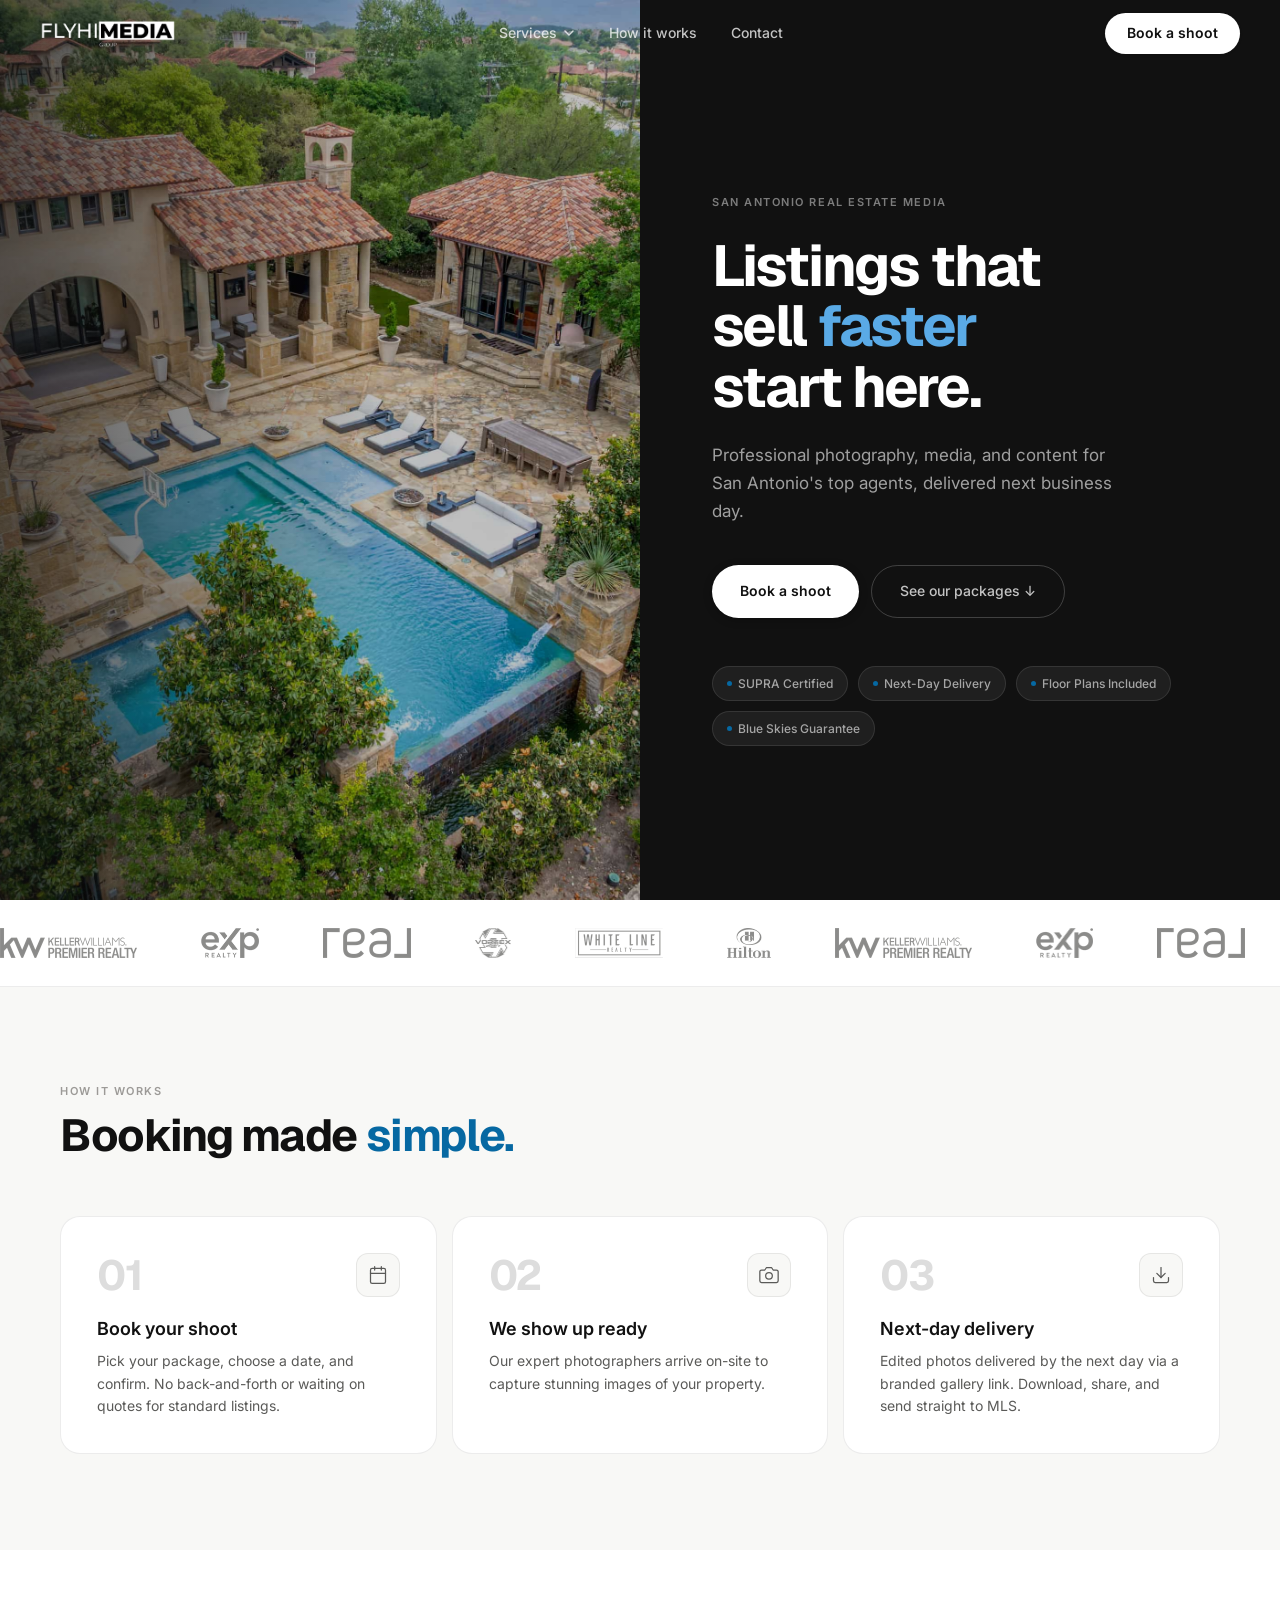
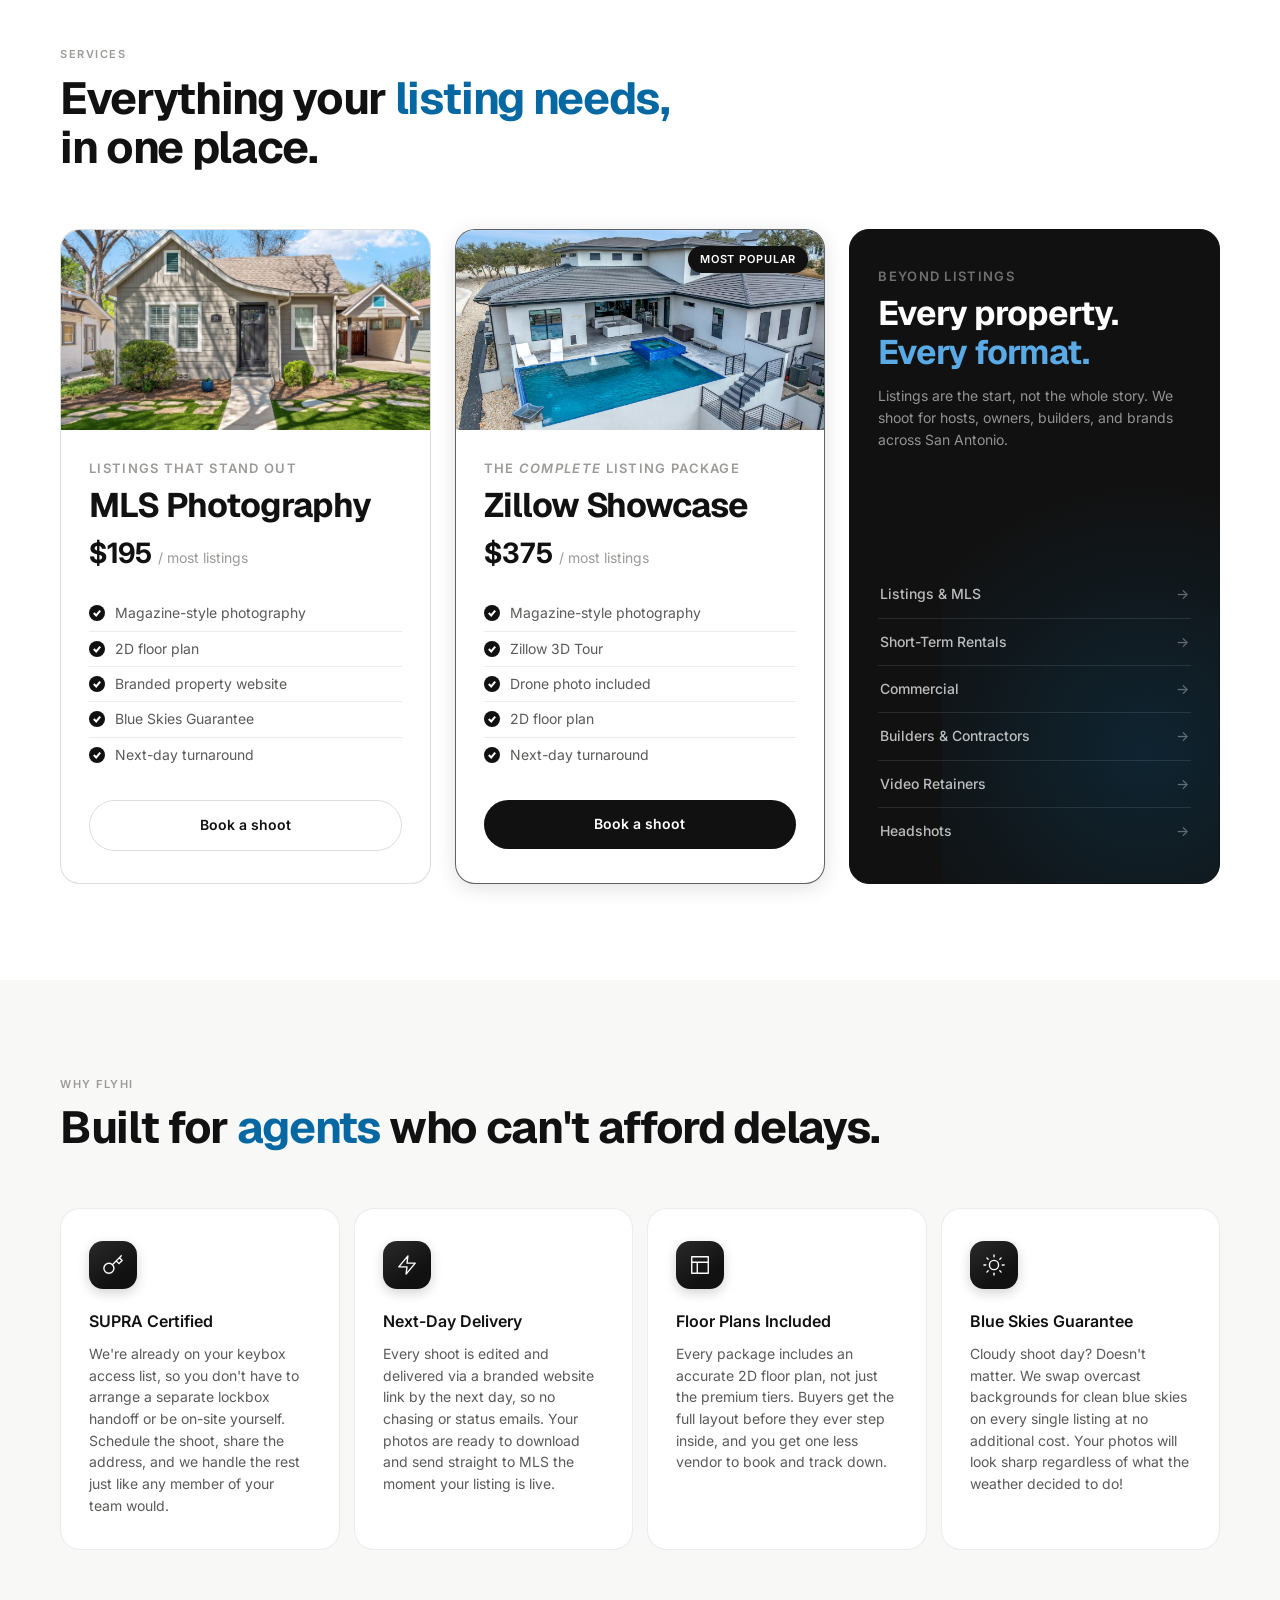
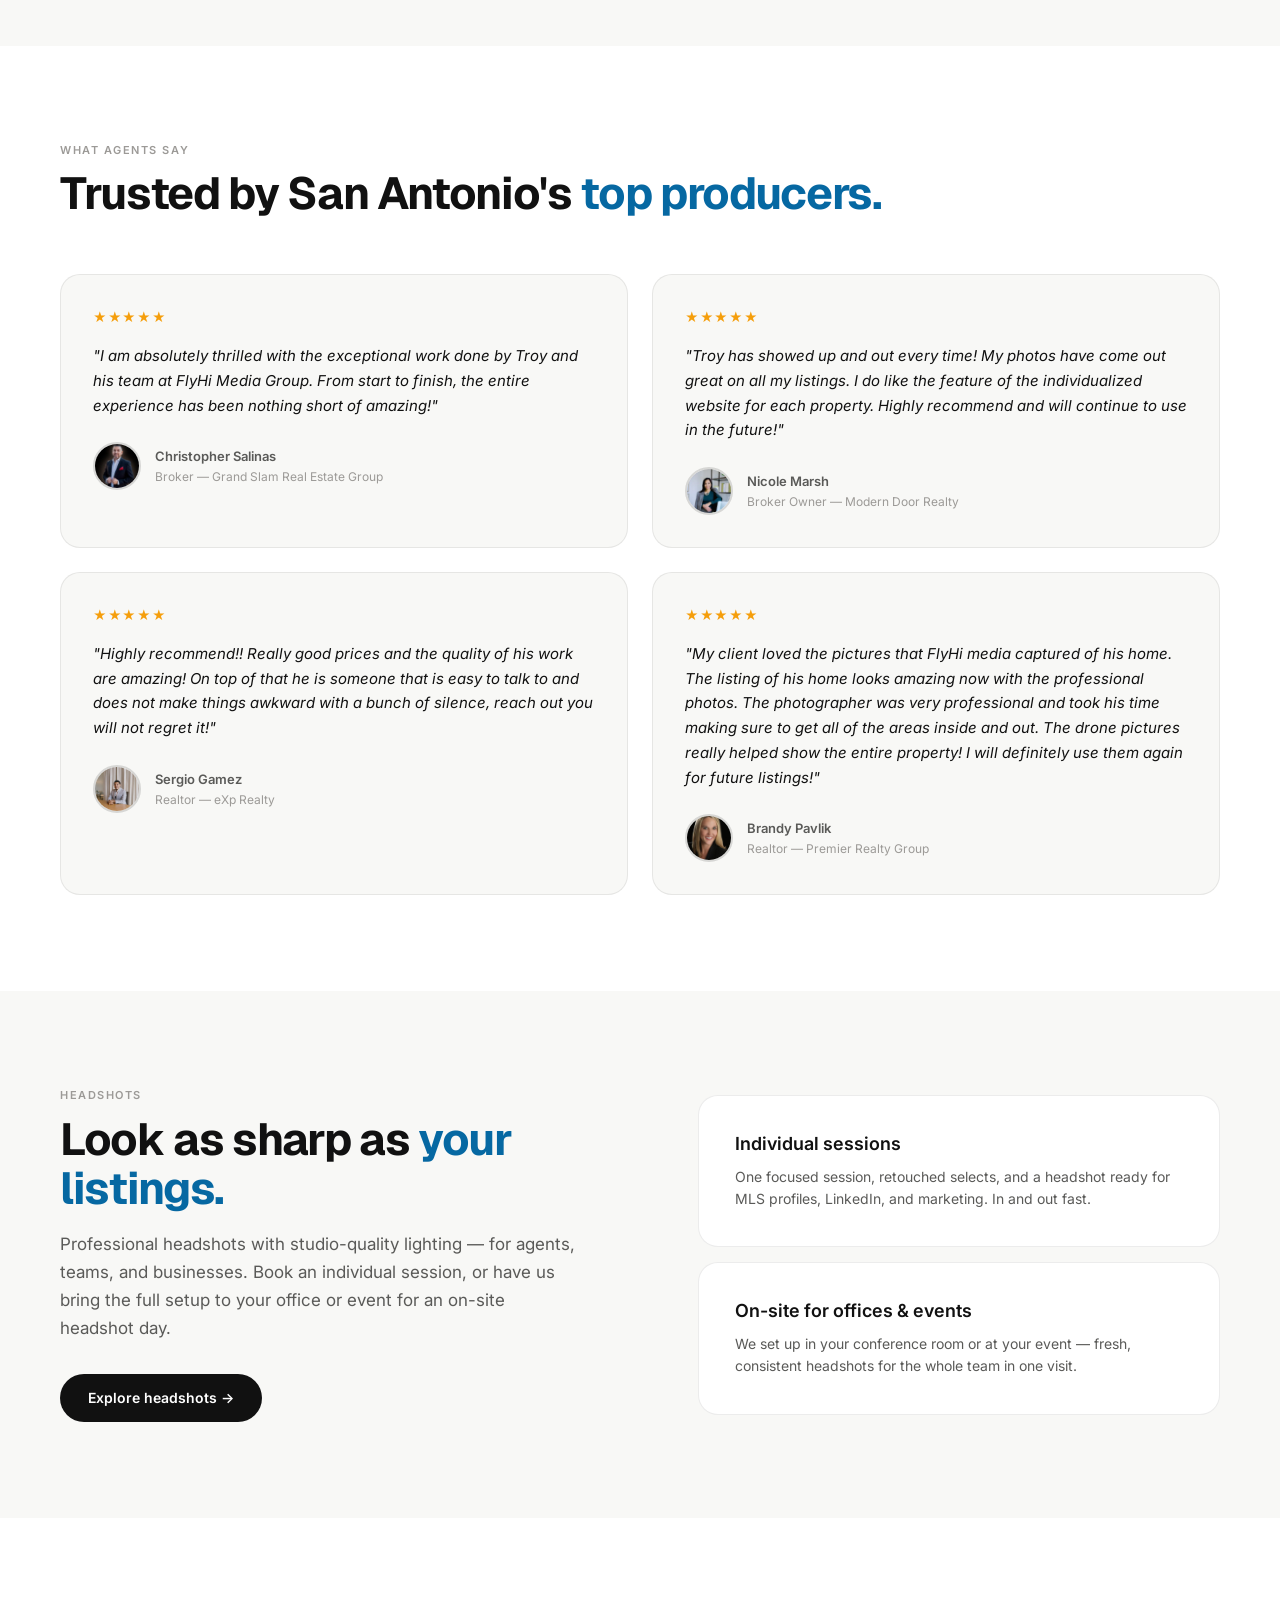
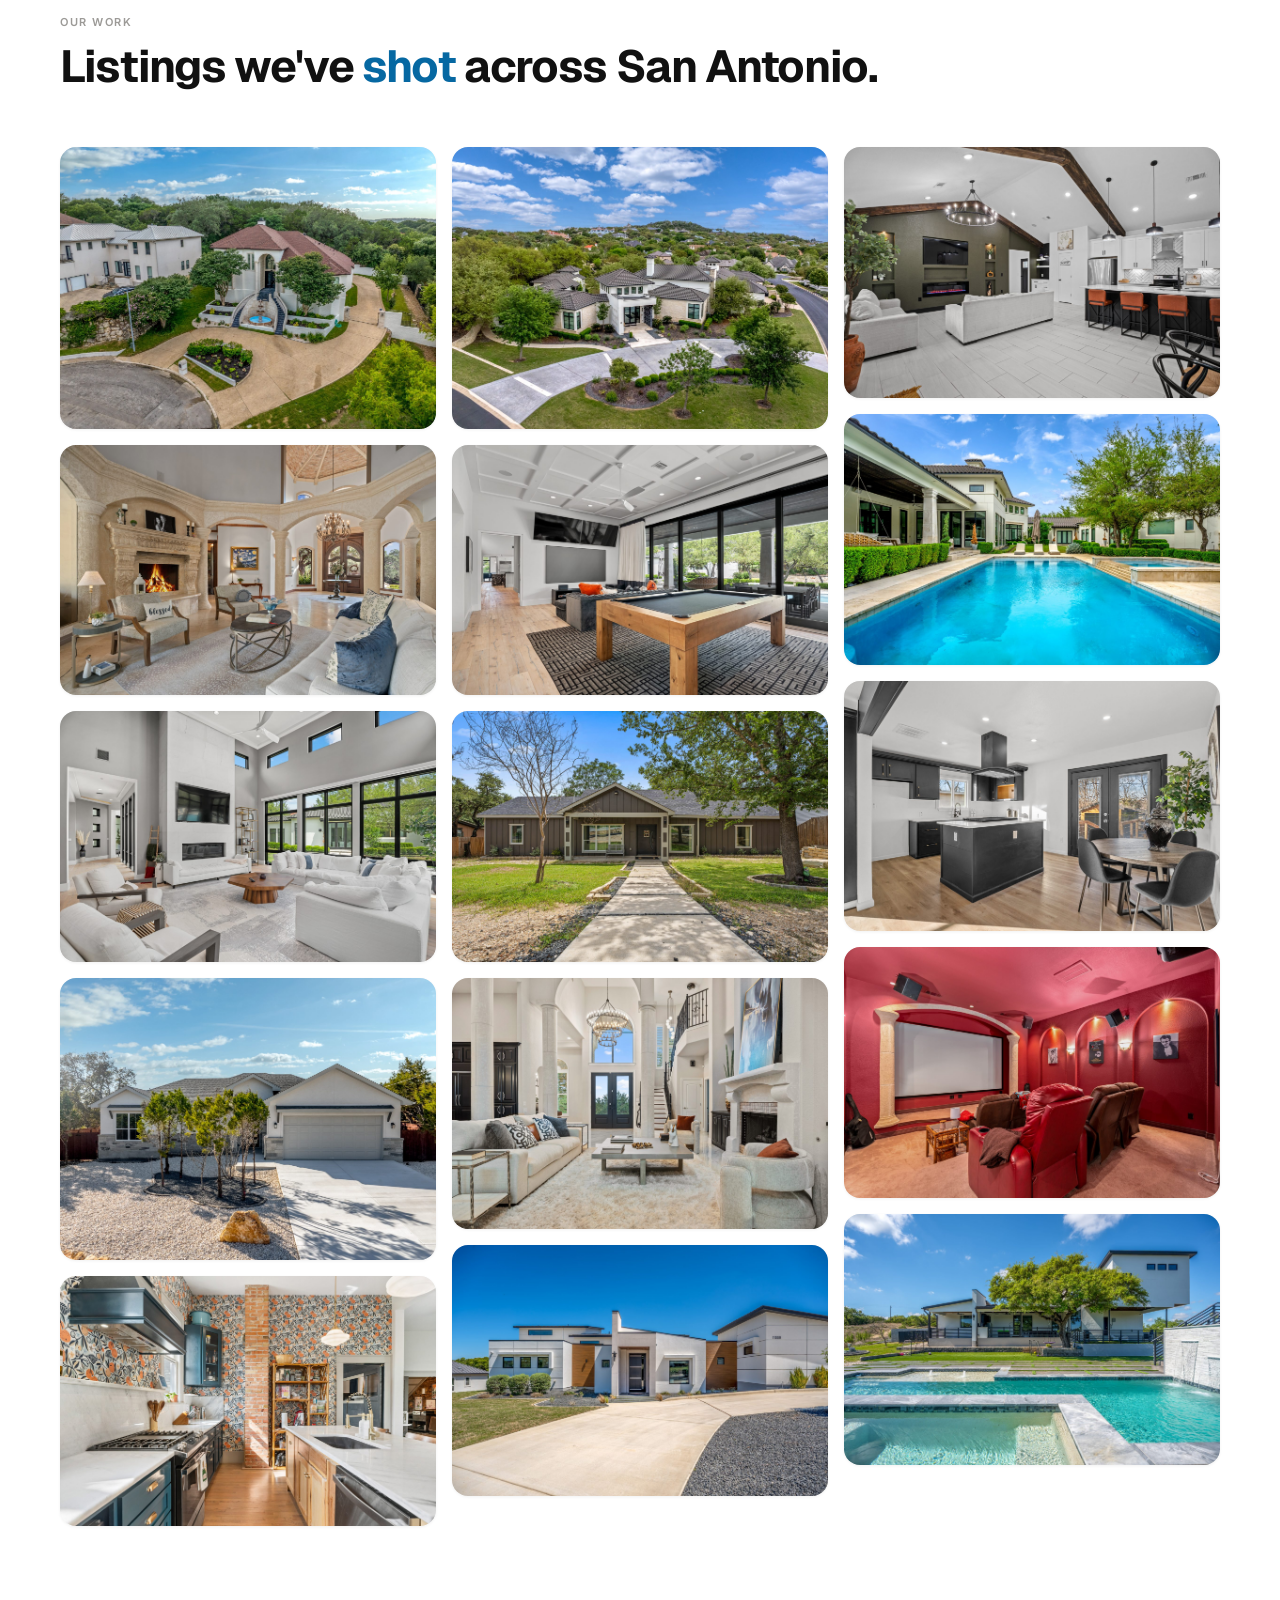
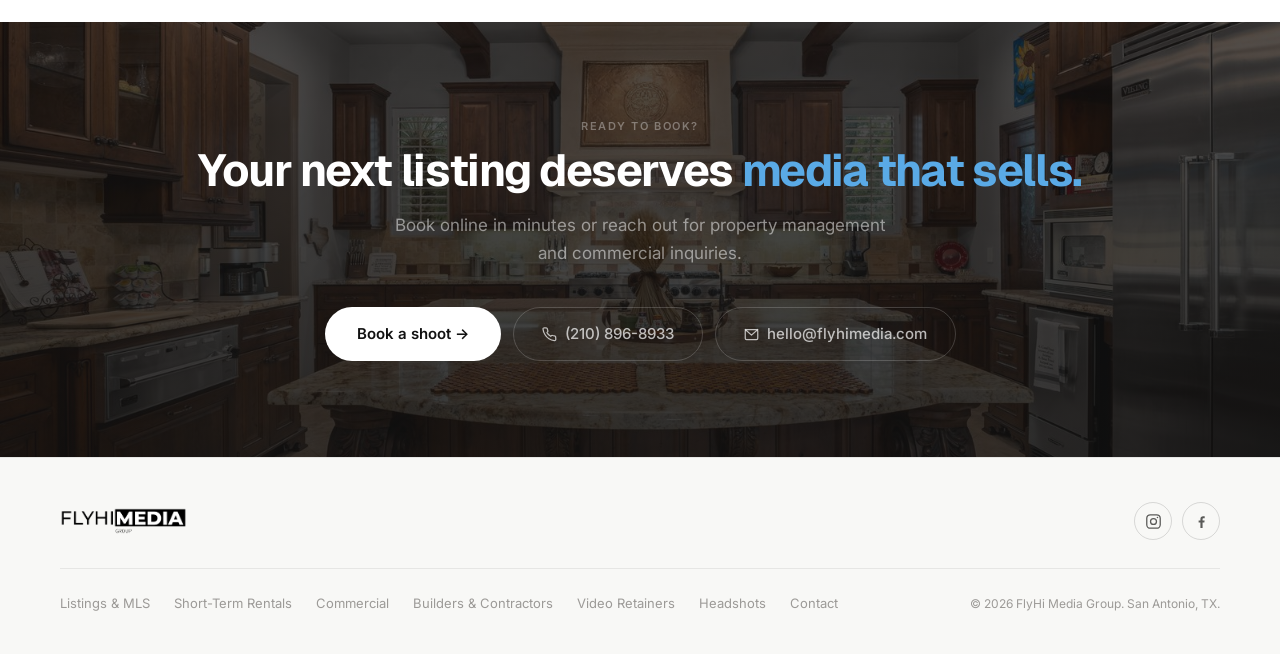
==== commit 78535411: "swap display font from DM Serif Display to Geist Bold weight, tight tracking, and non-italic accent " ====
--- a/index.html
+++ b/index.html
@@ -33,7 +33,7 @@
 <!-- Fonts -->
 <link rel="preconnect" href="https://fonts.googleapis.com">
 <link rel="preconnect" href="https://fonts.gstatic.com" crossorigin>
-<link href="https://fonts.googleapis.com/css2?family=Inter:wght@400;500;600;700&family=DM+Serif+Display:ital@0;1&display=swap" rel="stylesheet">
+<link href="https://fonts.googleapis.com/css2?family=Inter:wght@400;500;600;700&family=Geist:wght@500;600;700;800&display=swap" rel="stylesheet">
 <link rel="stylesheet" href="css/styles.css">
 
 <!-- Structured data: LocalBusiness + services + reviews + aggregate rating -->
--- a/css/styles.css
+++ b/css/styles.css
@@ -12,7 +12,8 @@
   --brand: #0668A2;
   --brand-soft: rgba(6,104,162,.10);
   --sans: 'Inter', system-ui, sans-serif;
-  --display: 'DM Serif Display', Georgia, serif;
+  --brand-light: #5aaae6;
+  --display: 'Geist', 'Inter', system-ui, sans-serif;
 }
 
 /* ── RESET ── */
@@ -157,12 +158,13 @@
 .hero-title {
   font-family: var(--display);
   font-size: clamp(42px, 4.5vw, 64px);
-  font-weight: 400;
-  line-height: 1.1;
+  font-weight: 700;
+  letter-spacing: -.035em;
+  line-height: 1.05;
   color: #fff;
   margin-bottom: 24px;
 }
-.hero-title em { font-style: italic; font-weight: 300; }
+.hero-title em { font-style: normal; color: var(--brand-light); }
 .hero-sub {
   font-size: 17px;
   color: rgba(255,255,255,.6);
@@ -258,12 +260,13 @@
 .section-title {
   font-family: var(--display);
   font-size: clamp(30px, 3.5vw, 46px);
-  font-weight: 400;
-  line-height: 1.15;
+  font-weight: 700;
+  letter-spacing: -.03em;
+  line-height: 1.1;
   color: var(--text);
   margin-bottom: 16px;
 }
-.section-title em { font-style: italic; font-weight: 300; }
+.section-title em { font-style: normal; color: var(--brand); }
 .section-sub {
   font-size: 17px; color: var(--text-2); line-height: 1.65;
   max-width: 520px;
@@ -295,7 +298,7 @@
 }
 .step-num {
   font-family: var(--display);
-  font-size: 42px; font-weight: 400;
+  font-size: 42px; font-weight: 700; letter-spacing: -.03em;
   color: var(--border-med);
   line-height: 1;
   transition: color .2s;
@@ -370,10 +373,10 @@
 }
 .bundle-headline {
   font-family: var(--display);
-  font-size: 34px; font-weight: 400; line-height: 1.2;
+  font-size: 34px; font-weight: 700; letter-spacing: -.03em; line-height: 1.15;
   margin-bottom: 6px;
 }
-.bundle-headline em { font-style: italic; font-weight: 300; }
+.bundle-headline em { font-style: normal; color: var(--brand); }
 .bundle-price {
   font-size: 28px; font-weight: 700; color: var(--text);
   margin-bottom: 20px;
@@ -522,7 +525,7 @@
   text-align: center;
 }
 .cta-dark .section-title { color: #fff; }
-.cta-dark .section-title em { color: rgba(255,255,255,.55); }
+.cta-dark .section-title em { color: var(--brand-light); }
 .cta-dark .section-sub { color: rgba(255,255,255,.5); margin: 0 auto 40px; }
 .cta-actions { display: flex; gap: 12px; justify-content: center; flex-wrap: wrap; }
 .btn-white {
@@ -770,7 +773,7 @@
 }
 .explore-card .bundle-name { color: rgba(255,255,255,.4); }
 .explore-card .bundle-headline { color: #fff; margin-bottom: 12px; }
-.explore-card .bundle-headline em { color: rgba(255,255,255,.55); }
+.explore-card .bundle-headline em { color: var(--brand-light); }
 .explore-sub {
   font-size: 14px;
   color: rgba(255,255,255,.55);
@@ -845,11 +848,11 @@
 }
 .payclose-copy h3 {
   font-family: var(--display);
-  font-size: 26px; font-weight: 400; line-height: 1.2;
+  font-size: 26px; font-weight: 700; letter-spacing: -.025em; line-height: 1.2;
   color: #fff;
   margin-bottom: 8px;
 }
-.payclose-copy h3 em { font-style: italic; color: rgba(255,255,255,.6); }
+.payclose-copy h3 em { font-style: normal; color: var(--brand-light); }
 .payclose-copy p { font-size: 14px; color: rgba(255,255,255,.55); line-height: 1.6; }
 .payclose-band .btn-white { position: relative; z-index: 2; flex-shrink: 0; }
 
@@ -874,7 +877,7 @@
 }
 .addon-card h3 {
   font-family: var(--display);
-  font-size: 22px; font-weight: 400;
+  font-size: 22px; font-weight: 700; letter-spacing: -.02em;
   margin-bottom: 14px;
 }
 .addon-list { list-style: none; }
@@ -923,7 +926,7 @@
 }
 .tier-card h3 {
   font-family: var(--display);
-  font-size: 24px; font-weight: 400;
+  font-size: 24px; font-weight: 700; letter-spacing: -.02em;
   margin-bottom: 8px;
 }
 .tier-card .tier-note {
@@ -1043,10 +1046,10 @@
 }
 .contact-card h3 {
   font-family: var(--display);
-  font-size: 26px; font-weight: 400; line-height: 1.2;
+  font-size: 26px; font-weight: 700; letter-spacing: -.025em; line-height: 1.2;
   margin-bottom: 10px;
 }
-.contact-card h3 em { font-style: italic; font-weight: 300; }
+.contact-card h3 em { font-style: normal; color: var(--brand); }
 .contact-desc {
   font-size: 14px; color: var(--text-2); line-height: 1.6;
   margin-bottom: 24px;
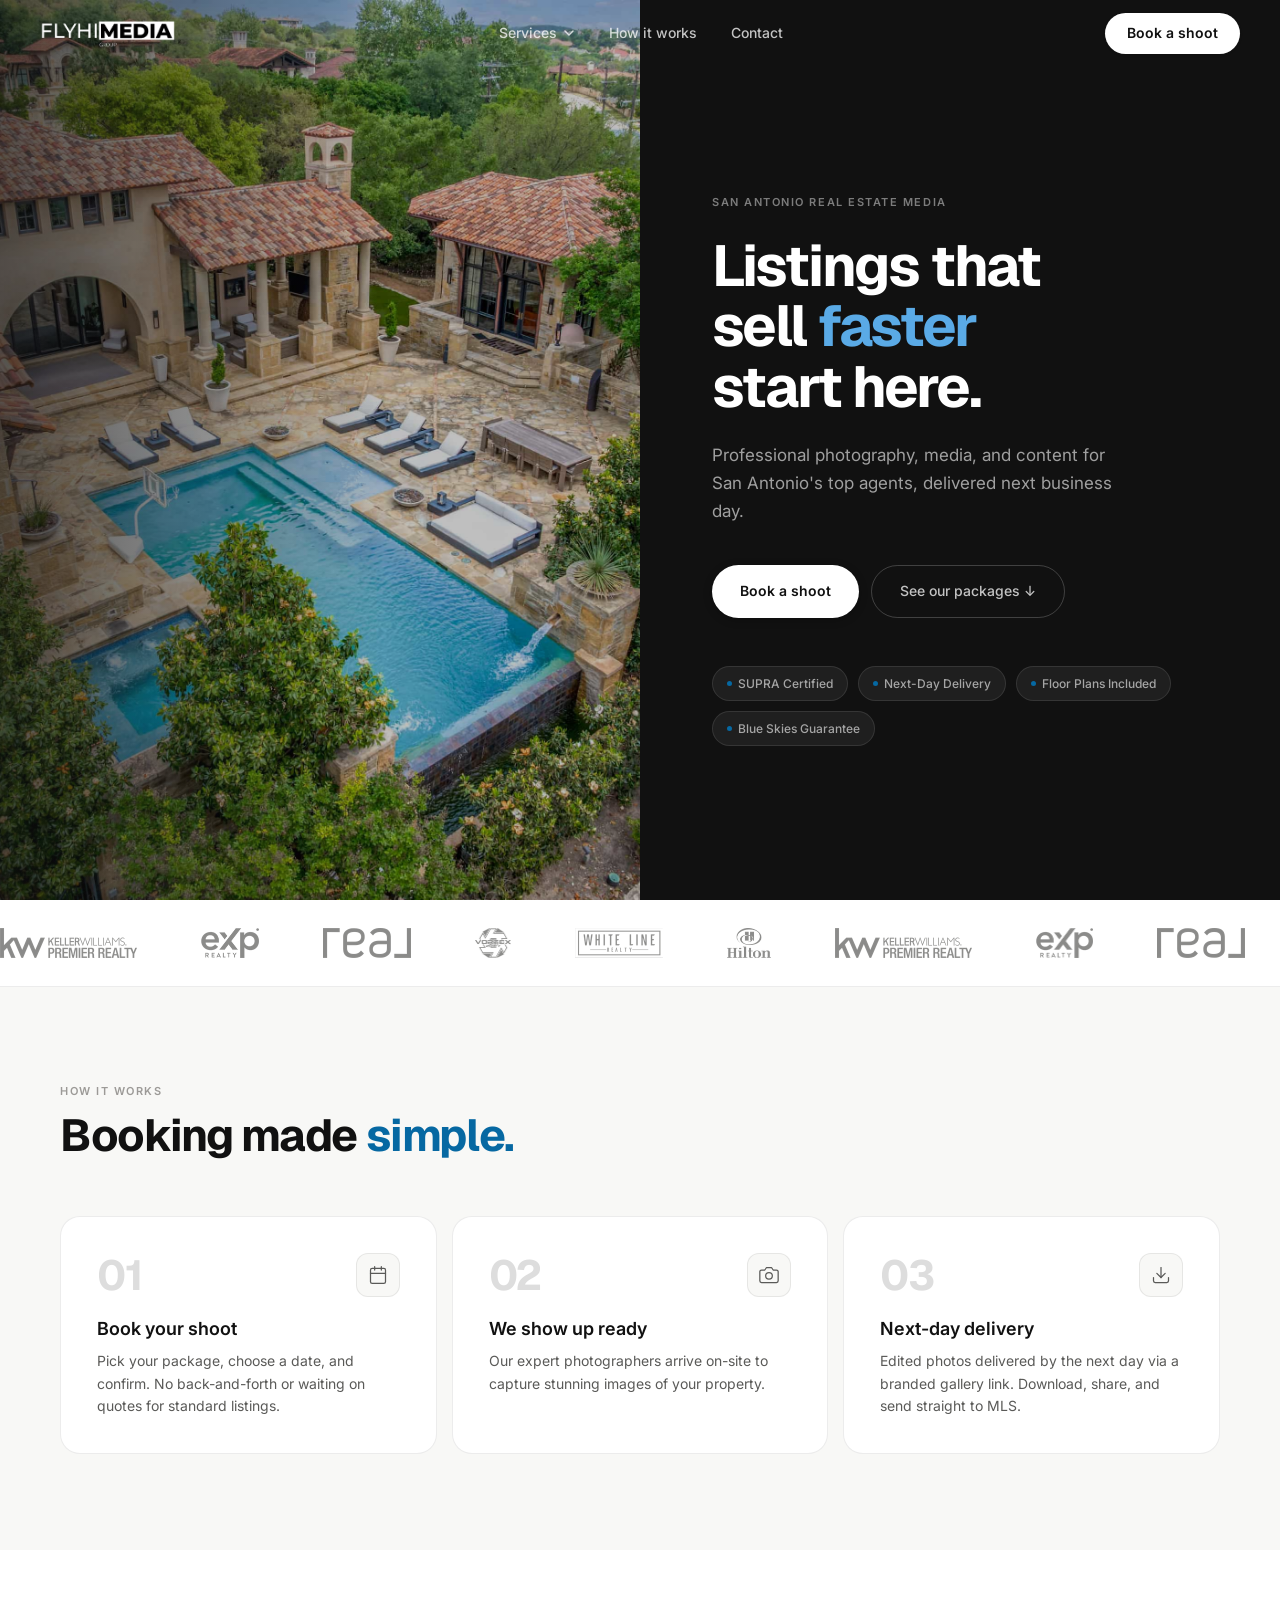
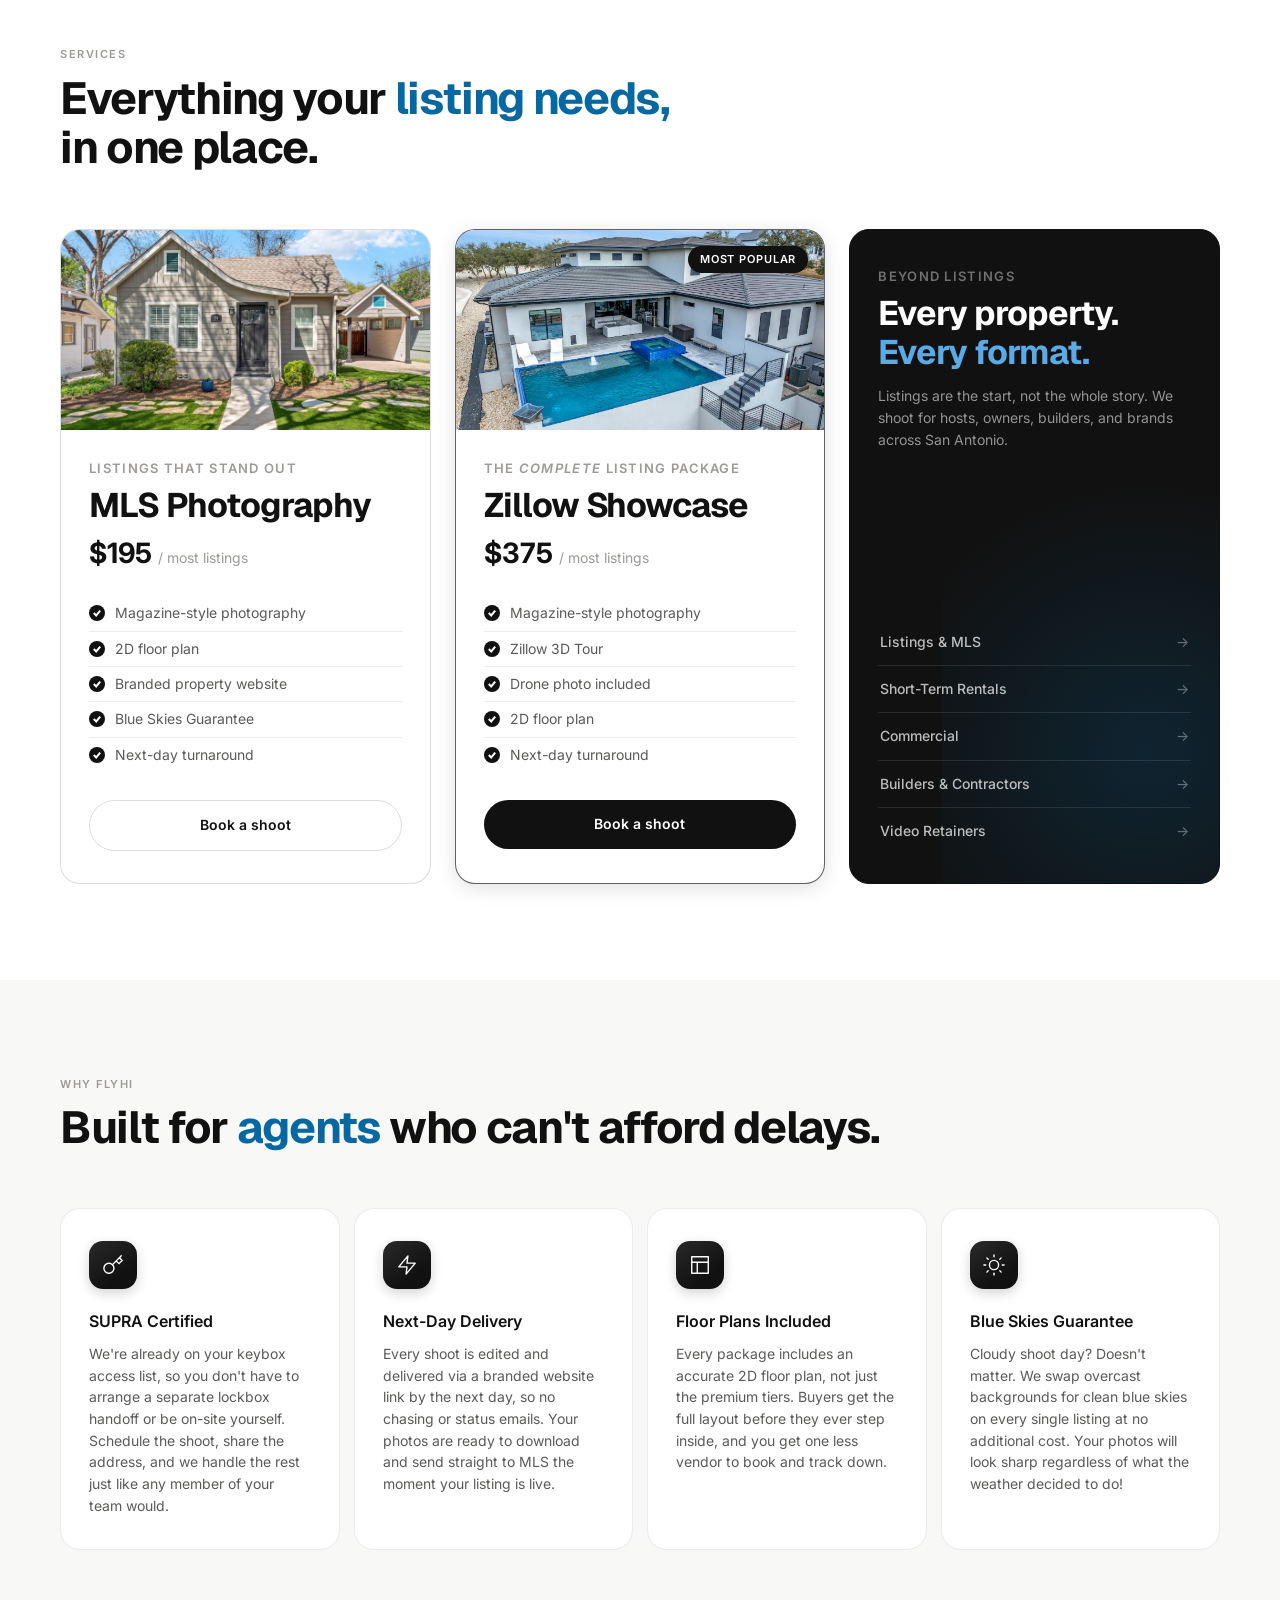
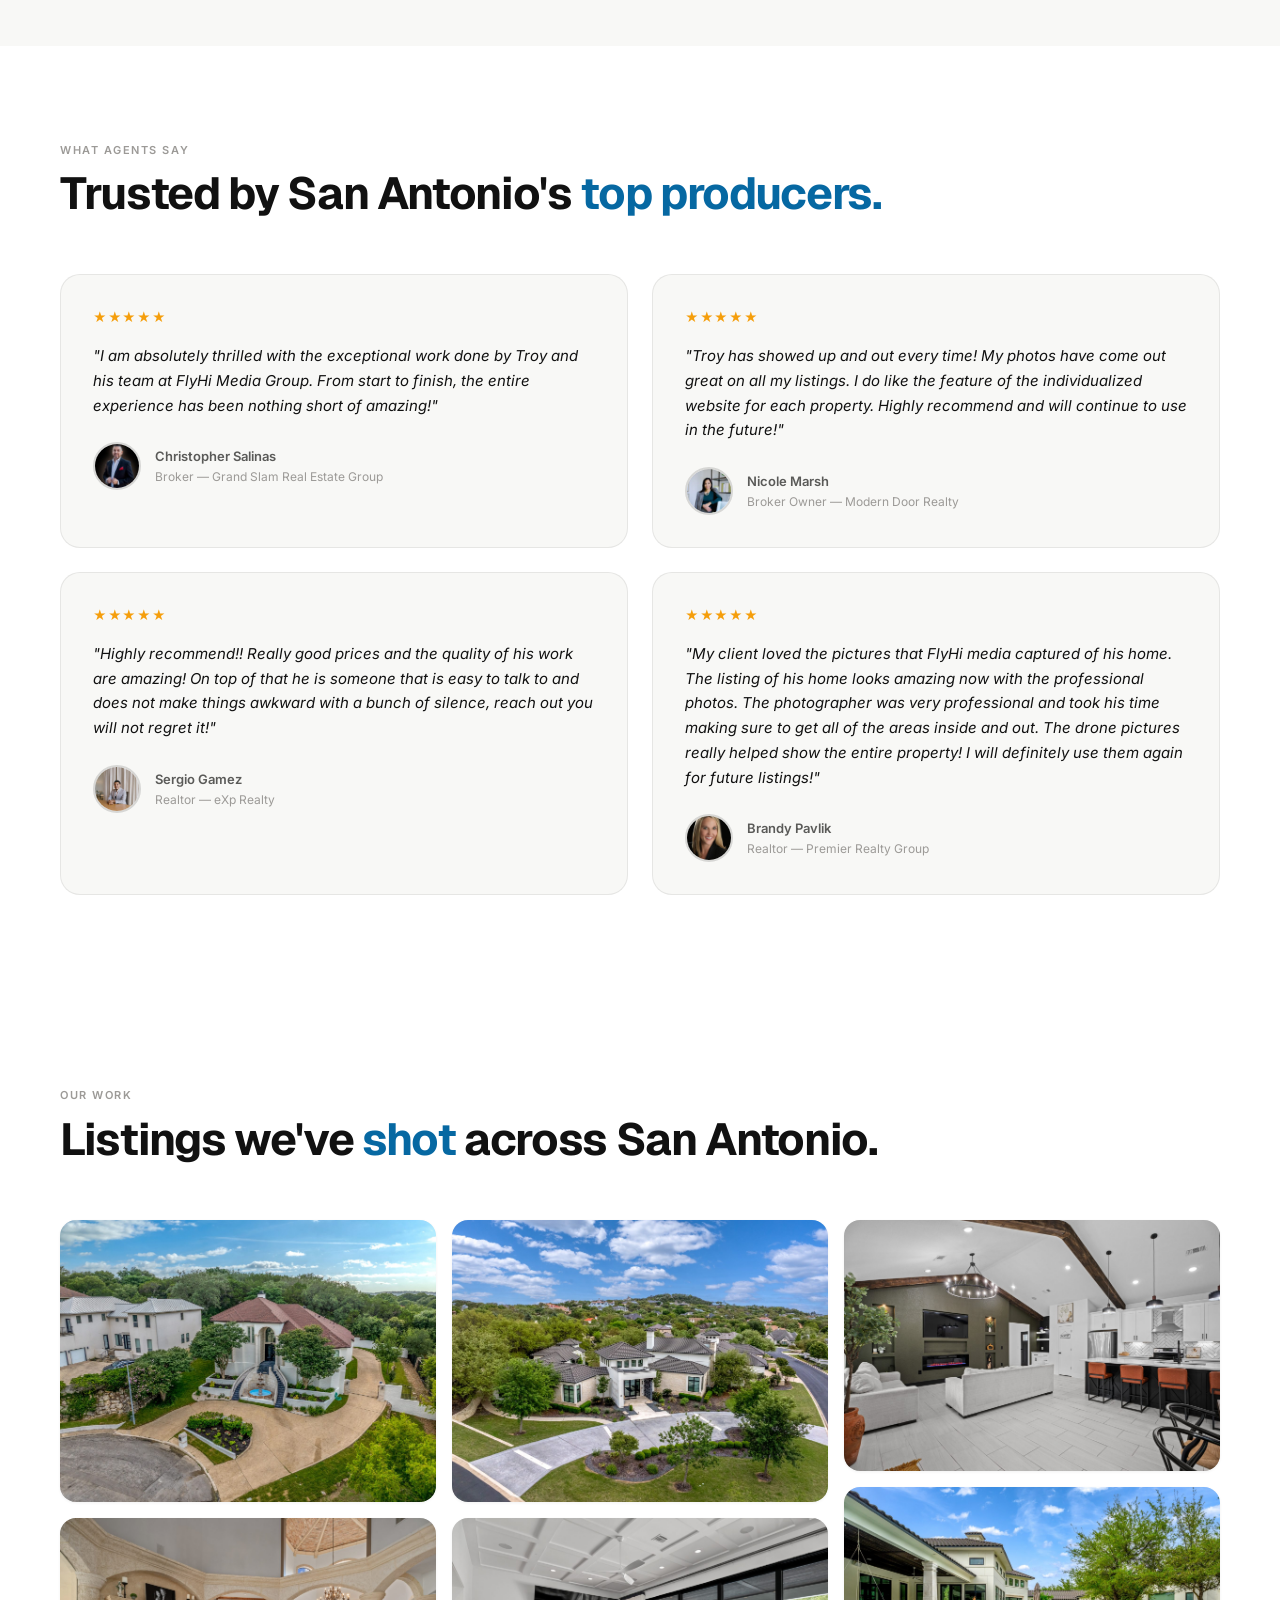
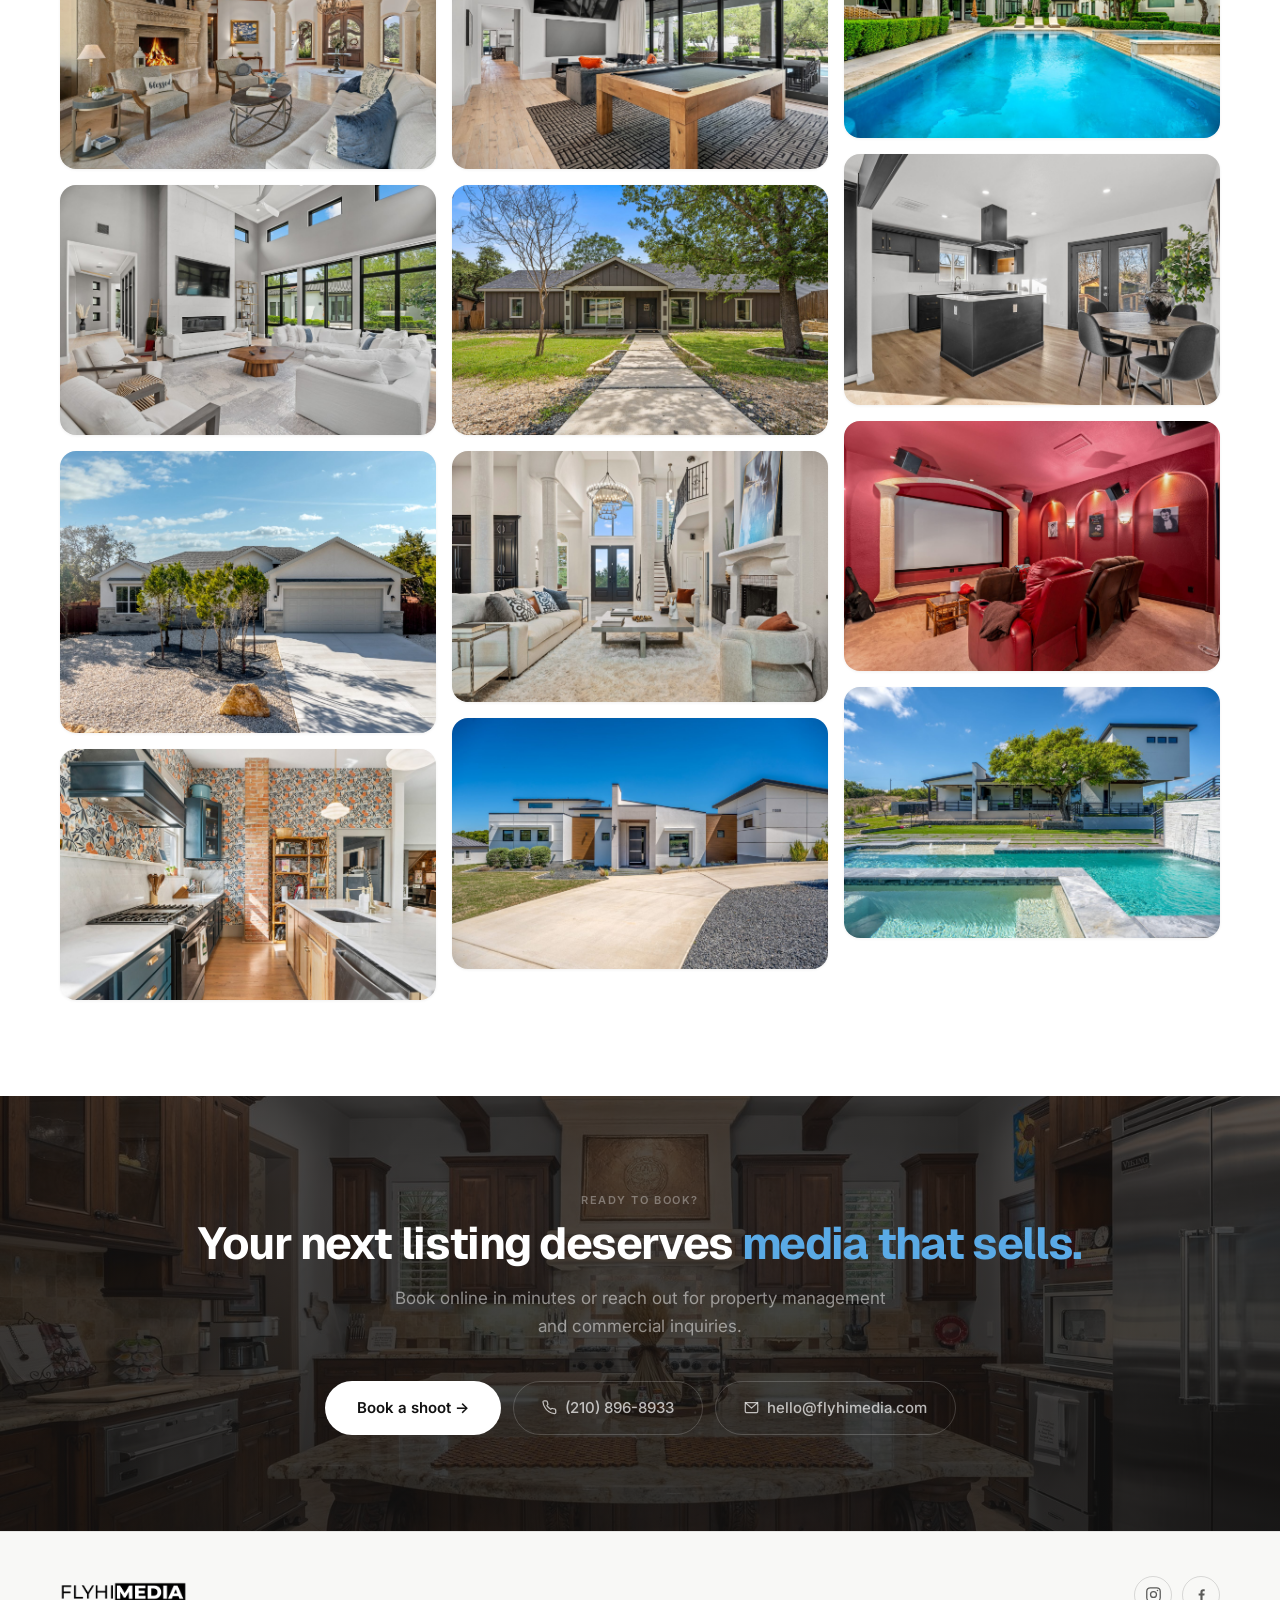
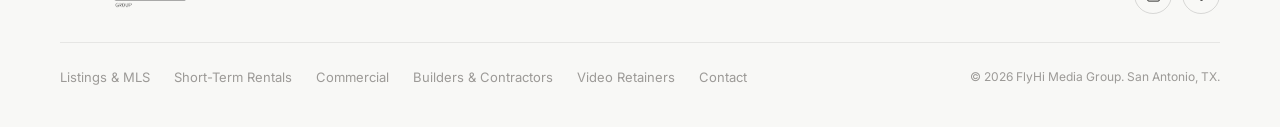
==== commit 186fc2c9: "hide headshots links and sections for now Comments out the nav, footer, and services-list links, the" ====
--- a/index.html
+++ b/index.html
@@ -157,7 +157,7 @@
         <li><a href="/commercial">Commercial</a></li>
         <li><a href="/builders">Builders &amp; Contractors</a></li>
         <li><a href="/retainers">Video Retainers</a></li>
-        <li><a href="/headshots">Headshots</a></li>
+        <!-- <li><a href="/headshots">Headshots</a></li> -->
       </ul>
     </li>
     <li><a href="#how">How it works</a></li>
@@ -327,7 +327,7 @@
             <li><a href="/commercial">Commercial <span>→</span></a></li>
             <li><a href="/builders">Builders &amp; Contractors <span>→</span></a></li>
             <li><a href="/retainers">Video Retainers <span>→</span></a></li>
-            <li><a href="/headshots">Headshots <span>→</span></a></li>
+            <!-- <li><a href="/headshots">Headshots <span>→</span></a></li> -->
           </ul>
         </div>
       </div>
@@ -437,7 +437,7 @@
 </section>
 
 
-<!-- HEADSHOTS -->
+<!-- HEADSHOTS (hidden while being reworked)
 <section class="headshots-home" id="headshots">
   <div class="section-inner">
     <div class="headshot-split">
@@ -460,6 +460,7 @@
     </div>
   </div>
 </section>
+-->
 
 <!-- PORTFOLIO GALLERY -->
 <section class="gallery" id="work">
@@ -535,7 +536,7 @@
       <a href="/commercial">Commercial</a>
       <a href="/builders">Builders &amp; Contractors</a>
       <a href="/retainers">Video Retainers</a>
-      <a href="/headshots">Headshots</a>
+      <!-- <a href="/headshots">Headshots</a> -->
       <a href="/contact">Contact</a>
     </div>
     <span class="footer-copy">© 2026 FlyHi Media Group. San Antonio, TX.</span>
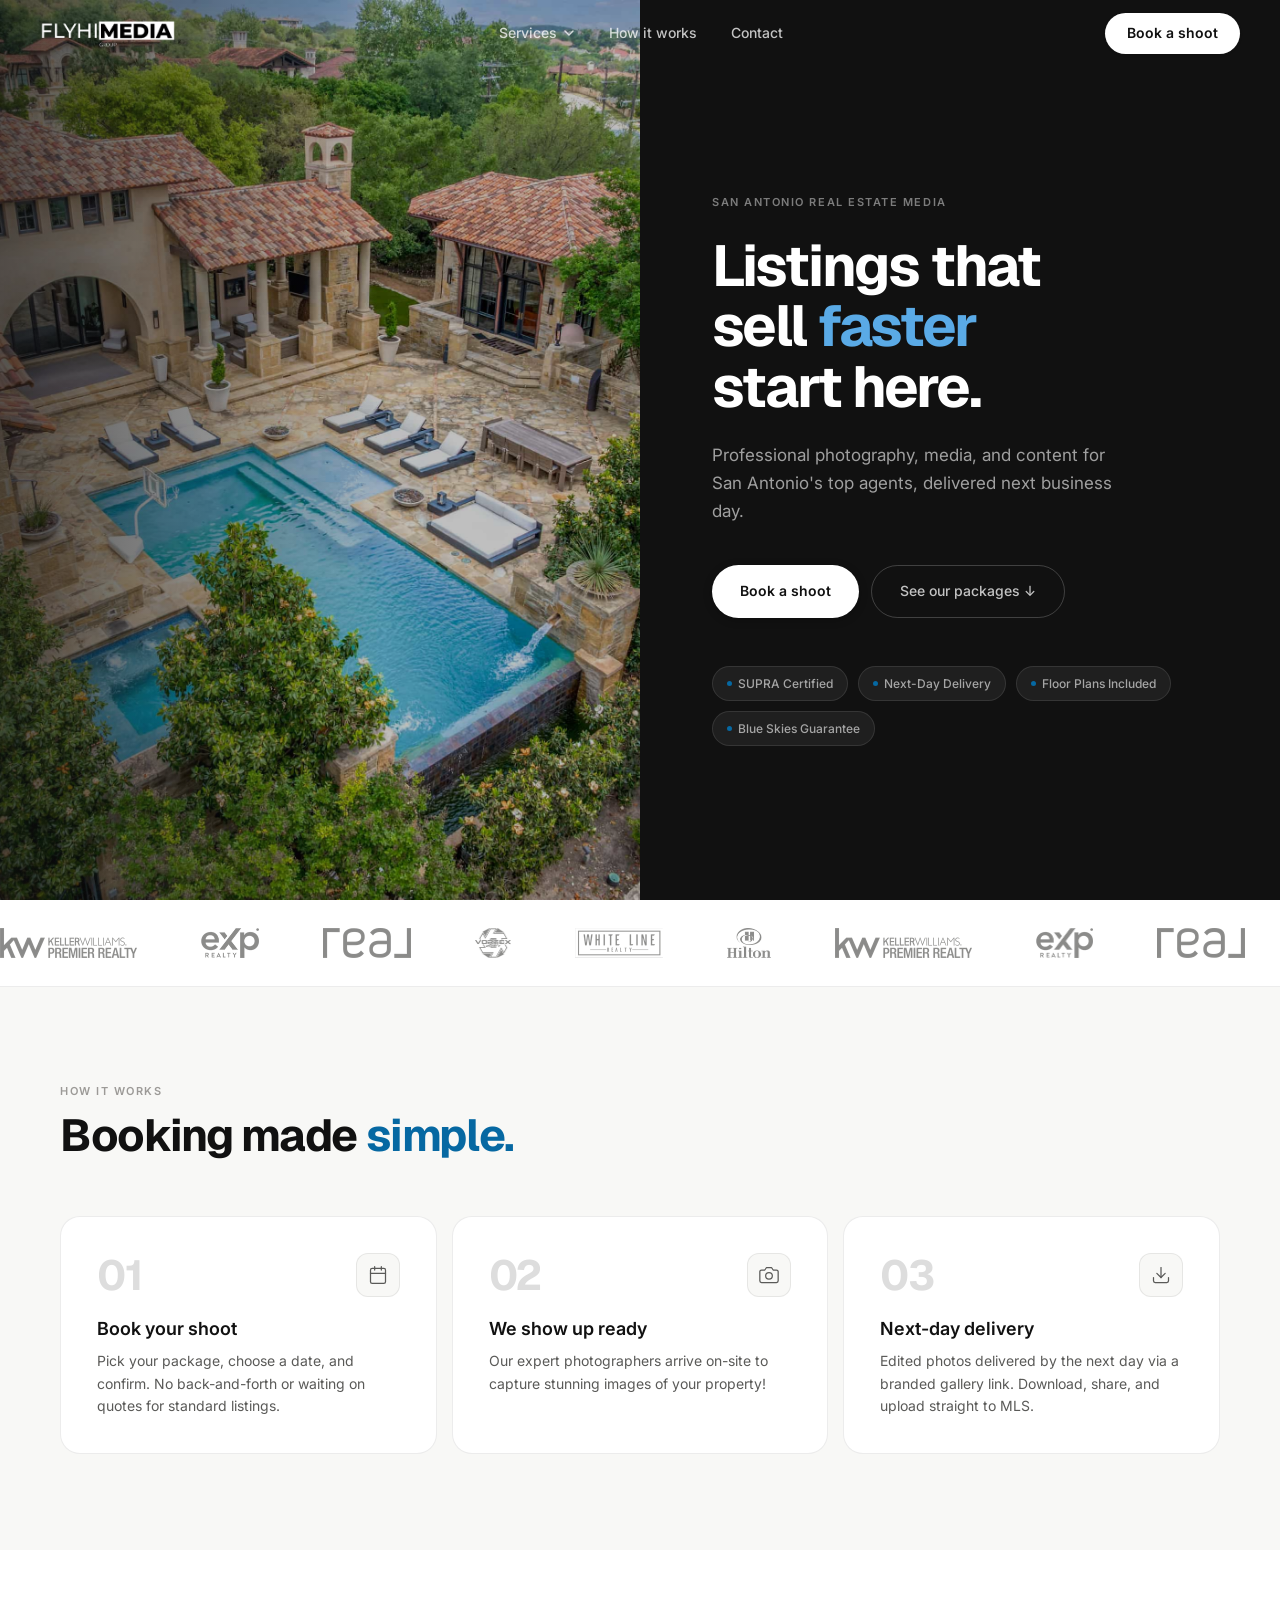
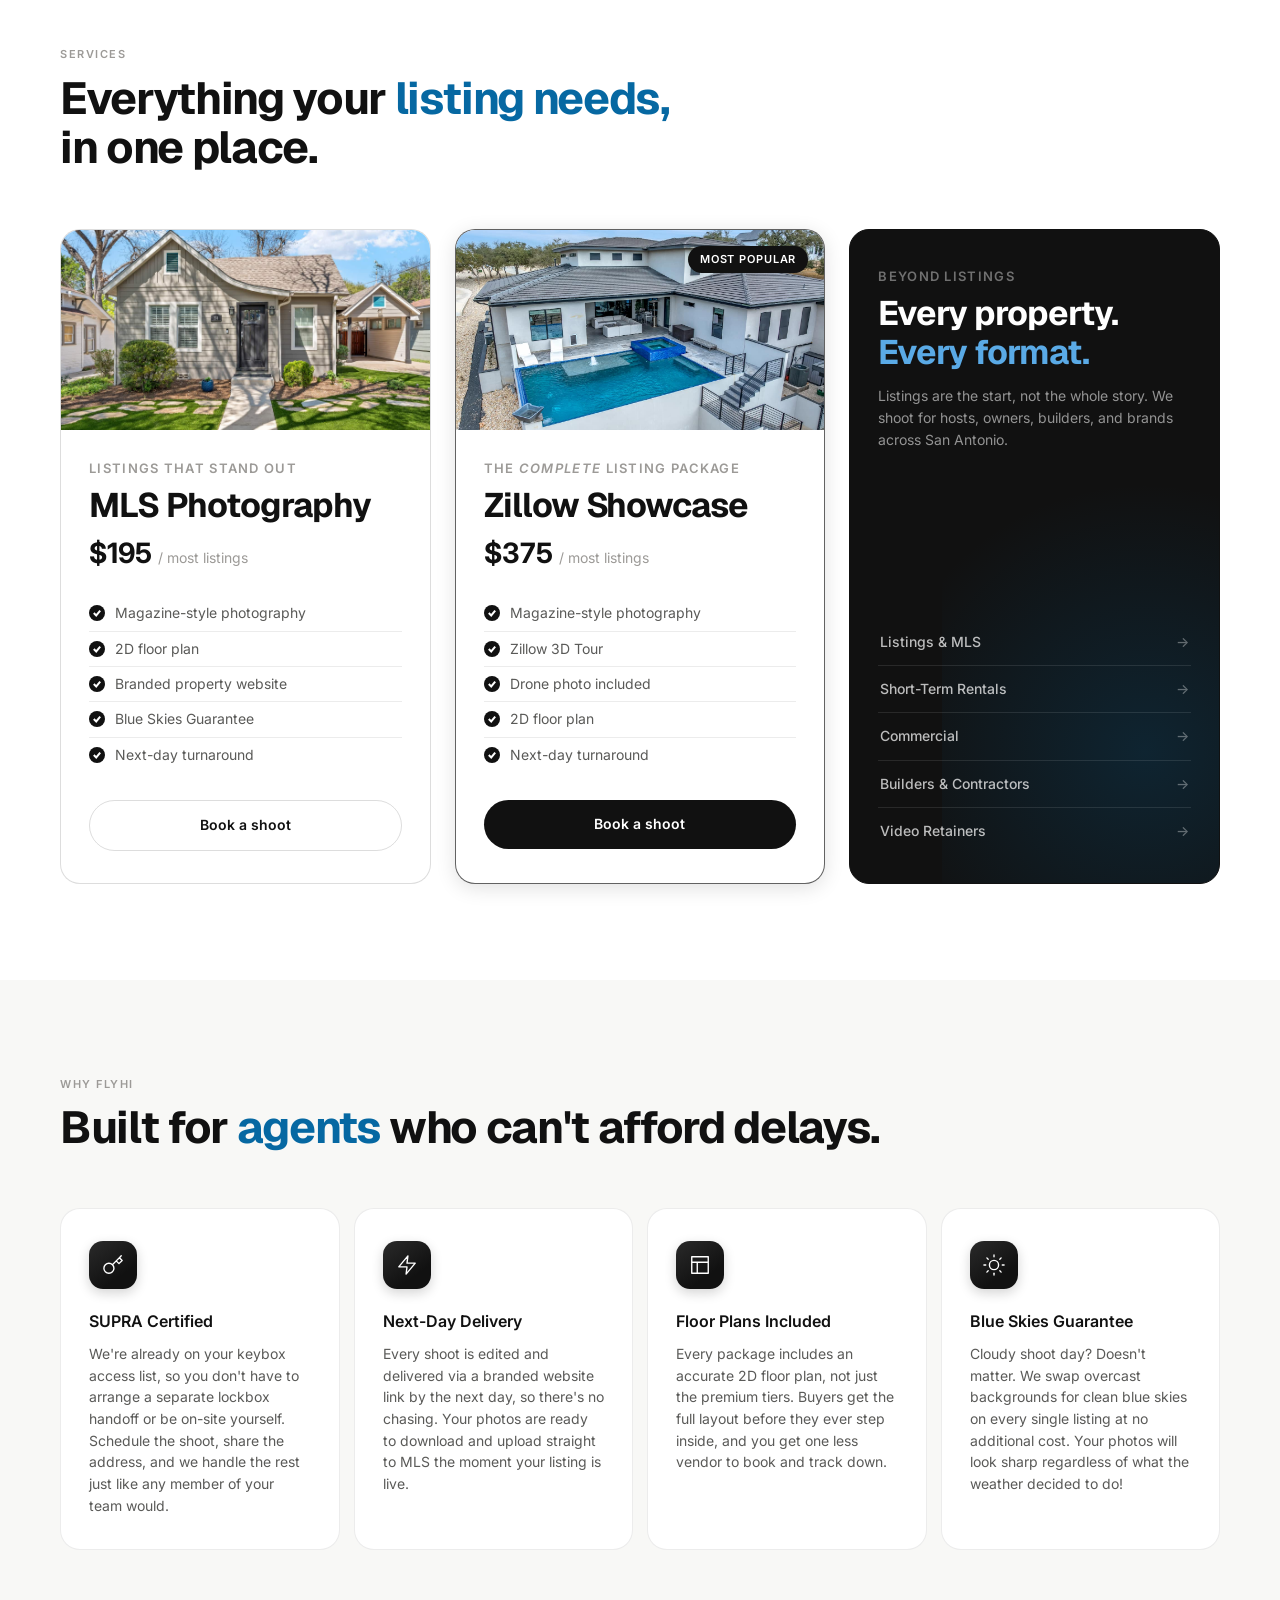
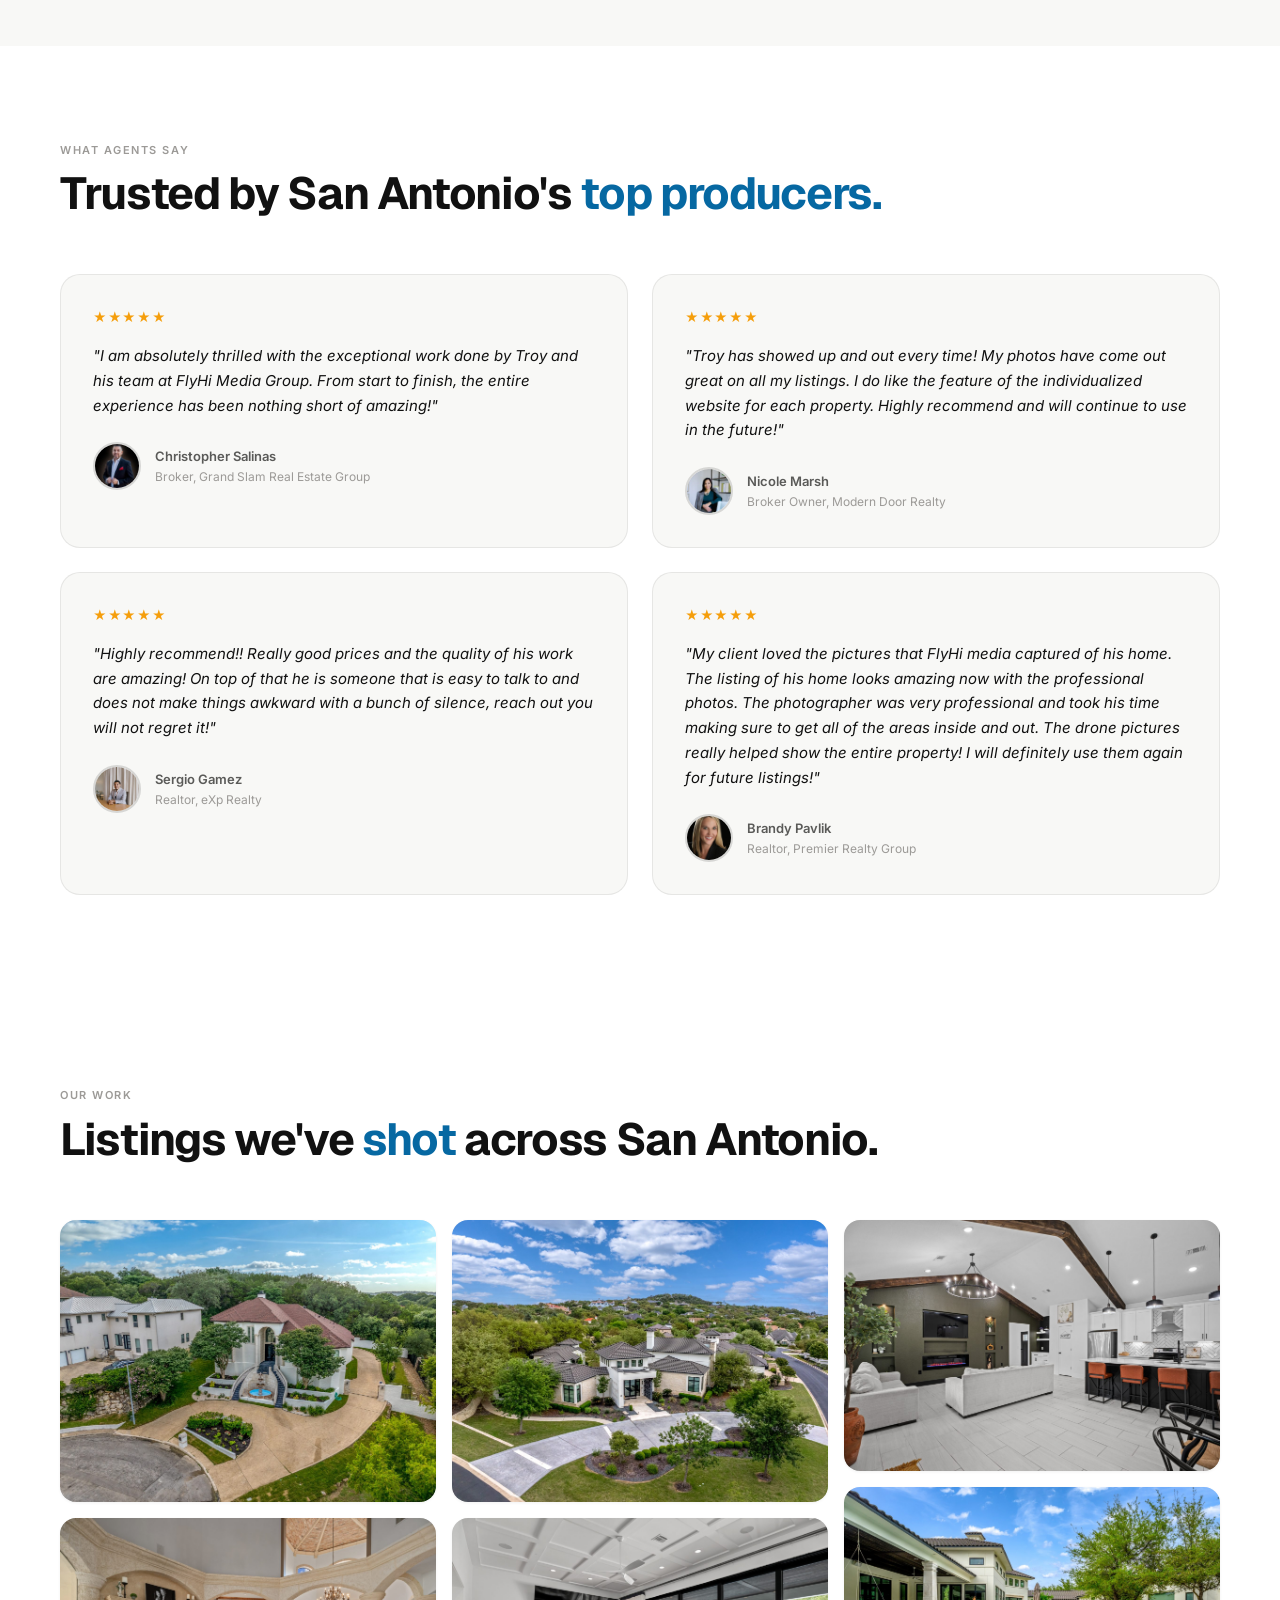
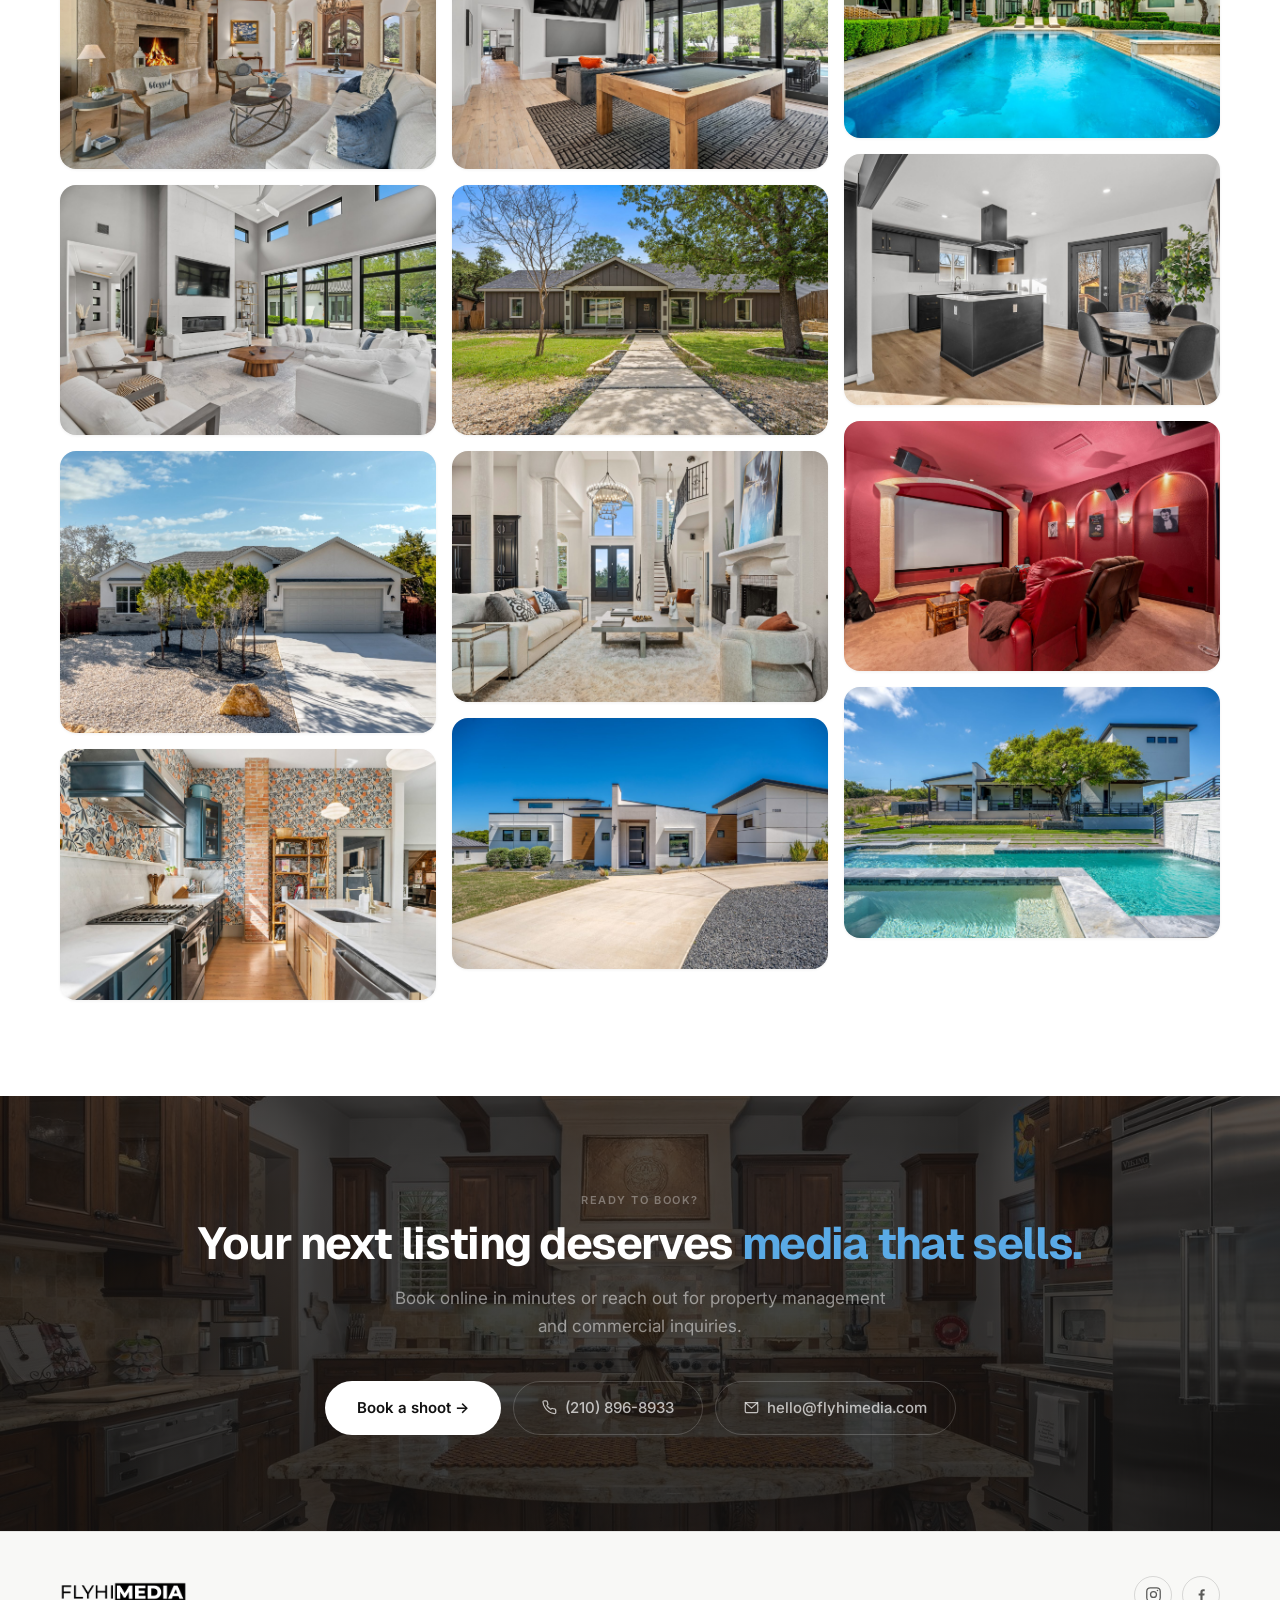
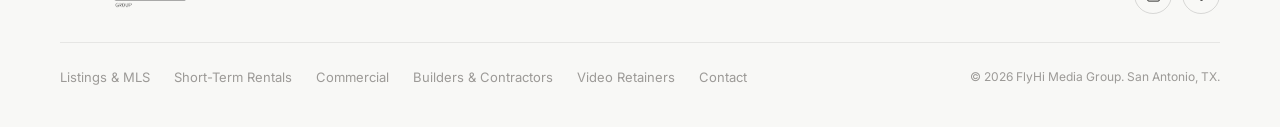
==== commit 2136553c: "remove em dashes from site copy Rewords dashed sentences with commas, periods, and colons across eve" ====
--- a/index.html
+++ b/index.html
@@ -254,7 +254,7 @@
           </div>
         </div>
         <h3 class="step-title">We show up ready</h3>
-        <p class="step-desc">Our expert photographers arrive on-site to capture stunning images of your property.</p>
+        <p class="step-desc">Our expert photographers arrive on-site to capture stunning images of your property!</p>
       </div>
       <div class="how-step">
         <div class="how-step-header">
@@ -264,7 +264,7 @@
           </div>
         </div>
         <h3 class="step-title">Next-day delivery</h3>
-        <p class="step-desc">Edited photos delivered by the next day via a branded gallery link. Download, share, and send straight to MLS.</p>
+        <p class="step-desc">Edited photos delivered by the next day via a branded gallery link. Download, share, and upload straight to MLS.</p>
       </div>
     </div>
   </div>
@@ -357,7 +357,7 @@
         </div>
         <div class="rel-card-body">
           <h3 class="rel-title">Next-Day Delivery</h3>
-          <p class="rel-desc">Every shoot is edited and delivered via a branded website link by the next day, so no chasing or status emails. Your photos are ready to download and send straight to MLS the moment your listing is live.</p>
+          <p class="rel-desc">Every shoot is edited and delivered via a branded website link by the next day, so there's no chasing. Your photos are ready to download and upload straight to MLS the moment your listing is live.</p>
         </div>
       </div>
       <div class="rel-card">
@@ -395,7 +395,7 @@
           <img class="testimonial-avatar" src="images/testimonials/chris.jpg" alt="Christopher Salinas">
           <div>
             <p class="testimonial-author">Christopher Salinas</p>
-            <p class="testimonial-role">Broker — Grand Slam Real Estate Group</p>
+            <p class="testimonial-role">Broker, Grand Slam Real Estate Group</p>
           </div>
         </div>
       </div>
@@ -406,7 +406,7 @@
           <img class="testimonial-avatar" src="images/testimonials/nicole.jpg" alt="Nicole Marsh">
           <div>
             <p class="testimonial-author">Nicole Marsh</p>
-            <p class="testimonial-role">Broker Owner — Modern Door Realty</p>
+            <p class="testimonial-role">Broker Owner, Modern Door Realty</p>
           </div>
         </div>
       </div>
@@ -417,7 +417,7 @@
           <img class="testimonial-avatar" src="images/testimonials/sergio.jpg" alt="Sergio Gamez">
           <div>
             <p class="testimonial-author">Sergio Gamez</p>
-            <p class="testimonial-role">Realtor — eXp Realty</p>
+            <p class="testimonial-role">Realtor, eXp Realty</p>
           </div>
         </div>
       </div>
@@ -428,14 +428,13 @@
           <img class="testimonial-avatar" src="images/testimonials/brandy.jpg" alt="Brandy Pavlik">
           <div>
             <p class="testimonial-author">Brandy Pavlik</p>
-            <p class="testimonial-role">Realtor — Premier Realty Group</p>
-          </div>
-        </div>
-      </div>
-    </div>
-  </div>
-</section>
-
+            <p class="testimonial-role">Realtor, Premier Realty Group</p>
+          </div>
+        </div>
+      </div>
+    </div>
+  </div>
+</section>
 
 <!-- HEADSHOTS (hidden while being reworked)
 <section class="headshots-home" id="headshots">
@@ -444,17 +443,17 @@
       <div>
         <p class="section-label">Headshots</p>
         <h2 class="section-title">Look as sharp as <em>your listings.</em></h2>
-        <p class="section-sub">Professional headshots with studio-quality lighting — for agents, teams, and businesses. Book an individual session, or have us bring the full setup to your office or event for an on-site headshot day.</p>
+        <p class="section-sub">Professional headshots with studio-quality lighting for agents, teams, and brokerages. Book an individual session, or have us bring the full setup to your office or event for an on-site headshot session!</p>
         <a class="btn-dark" href="/headshots">Explore headshots →</a>
       </div>
       <div class="headshot-cards">
         <div class="how-step">
           <h3 class="step-title">Individual sessions</h3>
-          <p class="step-desc">One focused session, retouched selects, and a headshot ready for MLS profiles, LinkedIn, and marketing. In and out fast.</p>
+          <p class="step-desc">One focused session, retouched selects, and a headshot ready for social media marketing. In and out fast.</p>
         </div>
         <div class="how-step">
           <h3 class="step-title">On-site for offices &amp; events</h3>
-          <p class="step-desc">We set up in your conference room or at your event — fresh, consistent headshots for the whole team in one visit.</p>
+          <p class="step-desc">We set up in your conference room or at your event and provide clean, consistent headshots for the whole team in one visit.</p>
         </div>
       </div>
     </div>
--- a/css/styles.css
+++ b/css/styles.css
@@ -818,44 +818,6 @@
   height: 12px;   /* slightly taller than the 8px gap for safety */
 }
 
-/* ── PAY-AT-CLOSE BAND (listings page) ── */
-.payclose-band {
-  margin-top: 24px;
-  padding: 36px 40px;
-  background: var(--bg-dark);
-  border-radius: 20px;
-  display: flex;
-  align-items: center;
-  justify-content: space-between;
-  gap: 32px;
-  flex-wrap: wrap;
-  position: relative;
-  overflow: hidden;
-}
-.payclose-band::before {
-  content: "";
-  position: absolute;
-  top: -60%; right: -10%;
-  width: 55%; height: 220%;
-  background: radial-gradient(circle, rgba(6,104,162,.25) 0%, transparent 65%);
-  pointer-events: none;
-}
-.payclose-copy { position: relative; z-index: 2; max-width: 560px; }
-.payclose-label {
-  font-size: 11px; font-weight: 600; letter-spacing: .14em;
-  text-transform: uppercase; color: rgba(255,255,255,.4);
-  margin-bottom: 8px;
-}
-.payclose-copy h3 {
-  font-family: var(--display);
-  font-size: 26px; font-weight: 700; letter-spacing: -.025em; line-height: 1.2;
-  color: #fff;
-  margin-bottom: 8px;
-}
-.payclose-copy h3 em { font-style: normal; color: var(--brand-light); }
-.payclose-copy p { font-size: 14px; color: rgba(255,255,255,.55); line-height: 1.6; }
-.payclose-band .btn-white { position: relative; z-index: 2; flex-shrink: 0; }
-
 /* ── ADD-ONS MENU (listings page) ── */
 .addon-grid {
   display: grid;
@@ -905,15 +867,6 @@
 
 @media (max-width: 900px) {
   .addon-grid { grid-template-columns: 1fr; }
-  .payclose-band { padding: 32px 28px; }
-}
-
-/* fine print inside the pay-at-close band */
-.payclose-fine {
-  font-size: 10px;
-  color: rgba(255,255,255,.22);
-  margin-top: 10px;
-  line-height: 1.5;
 }
 
 /* ── SQ-FT TIER TABLE (pricing pages) ── */
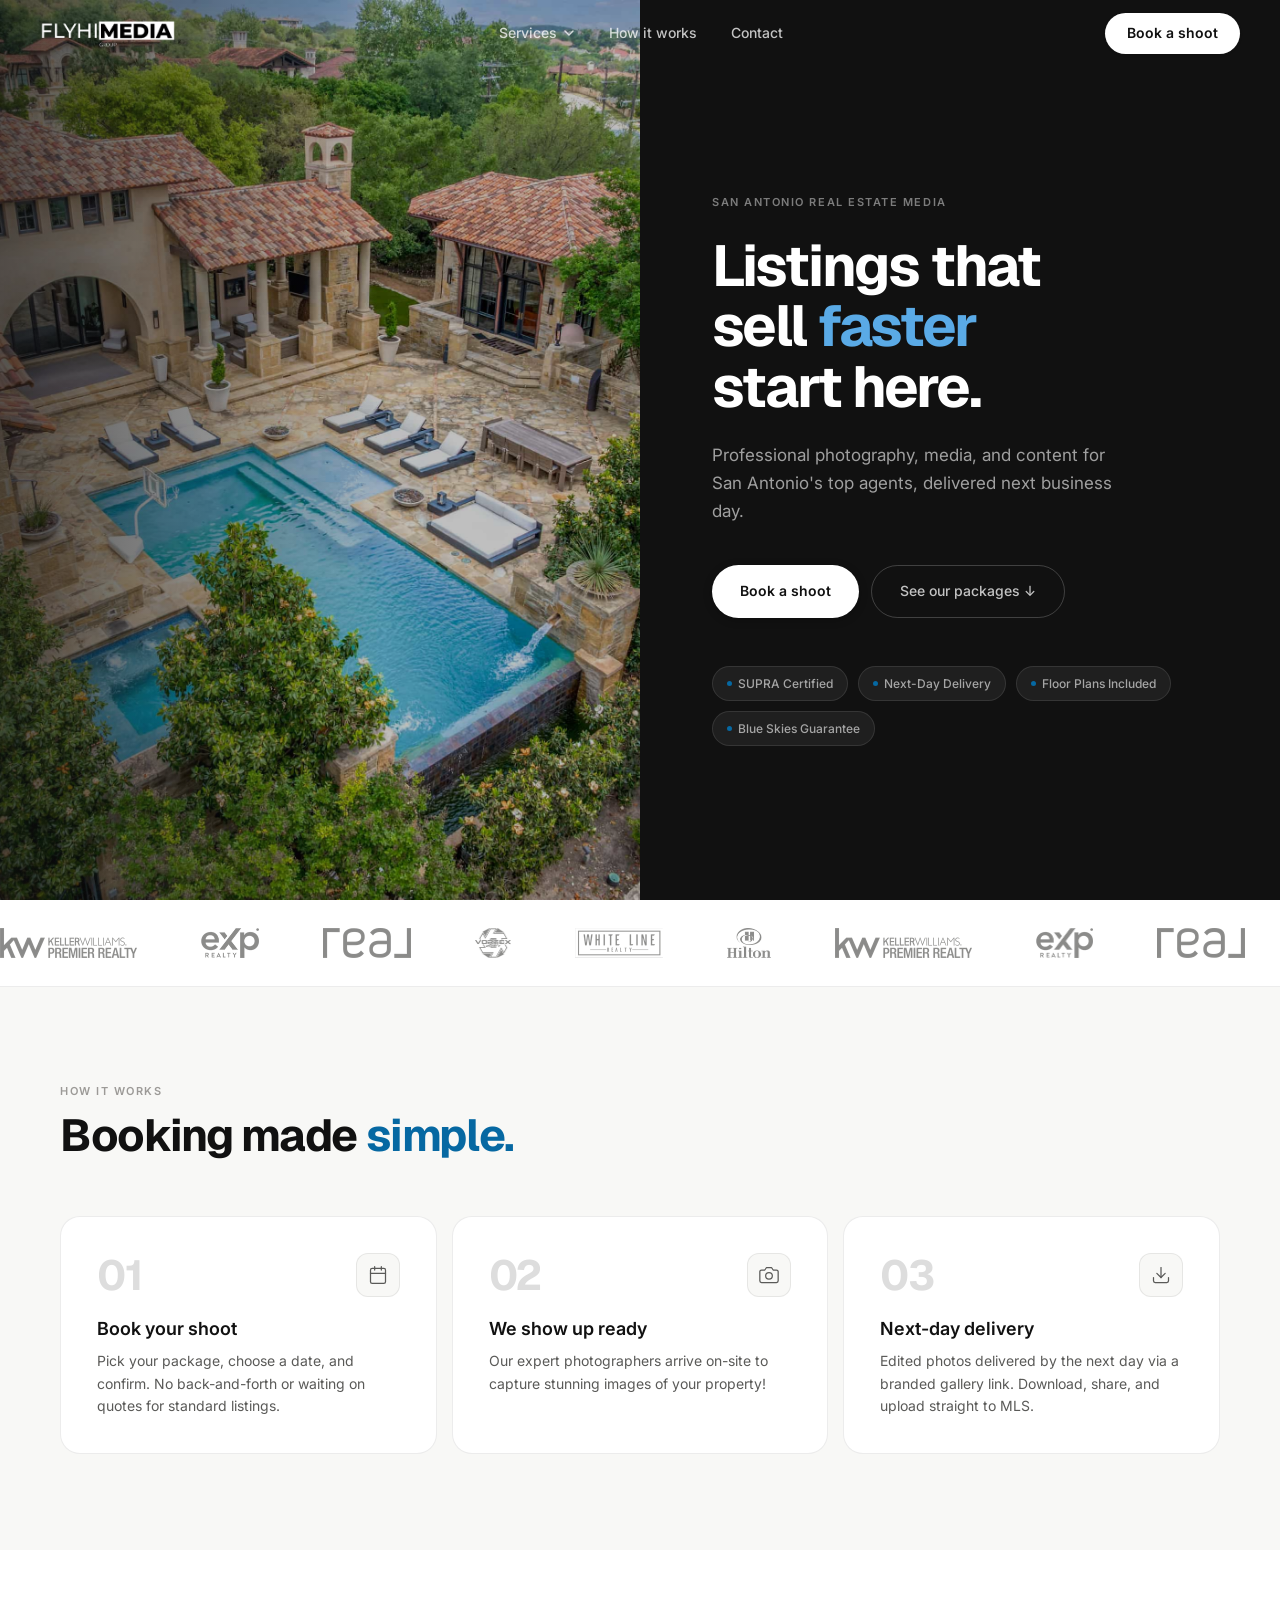
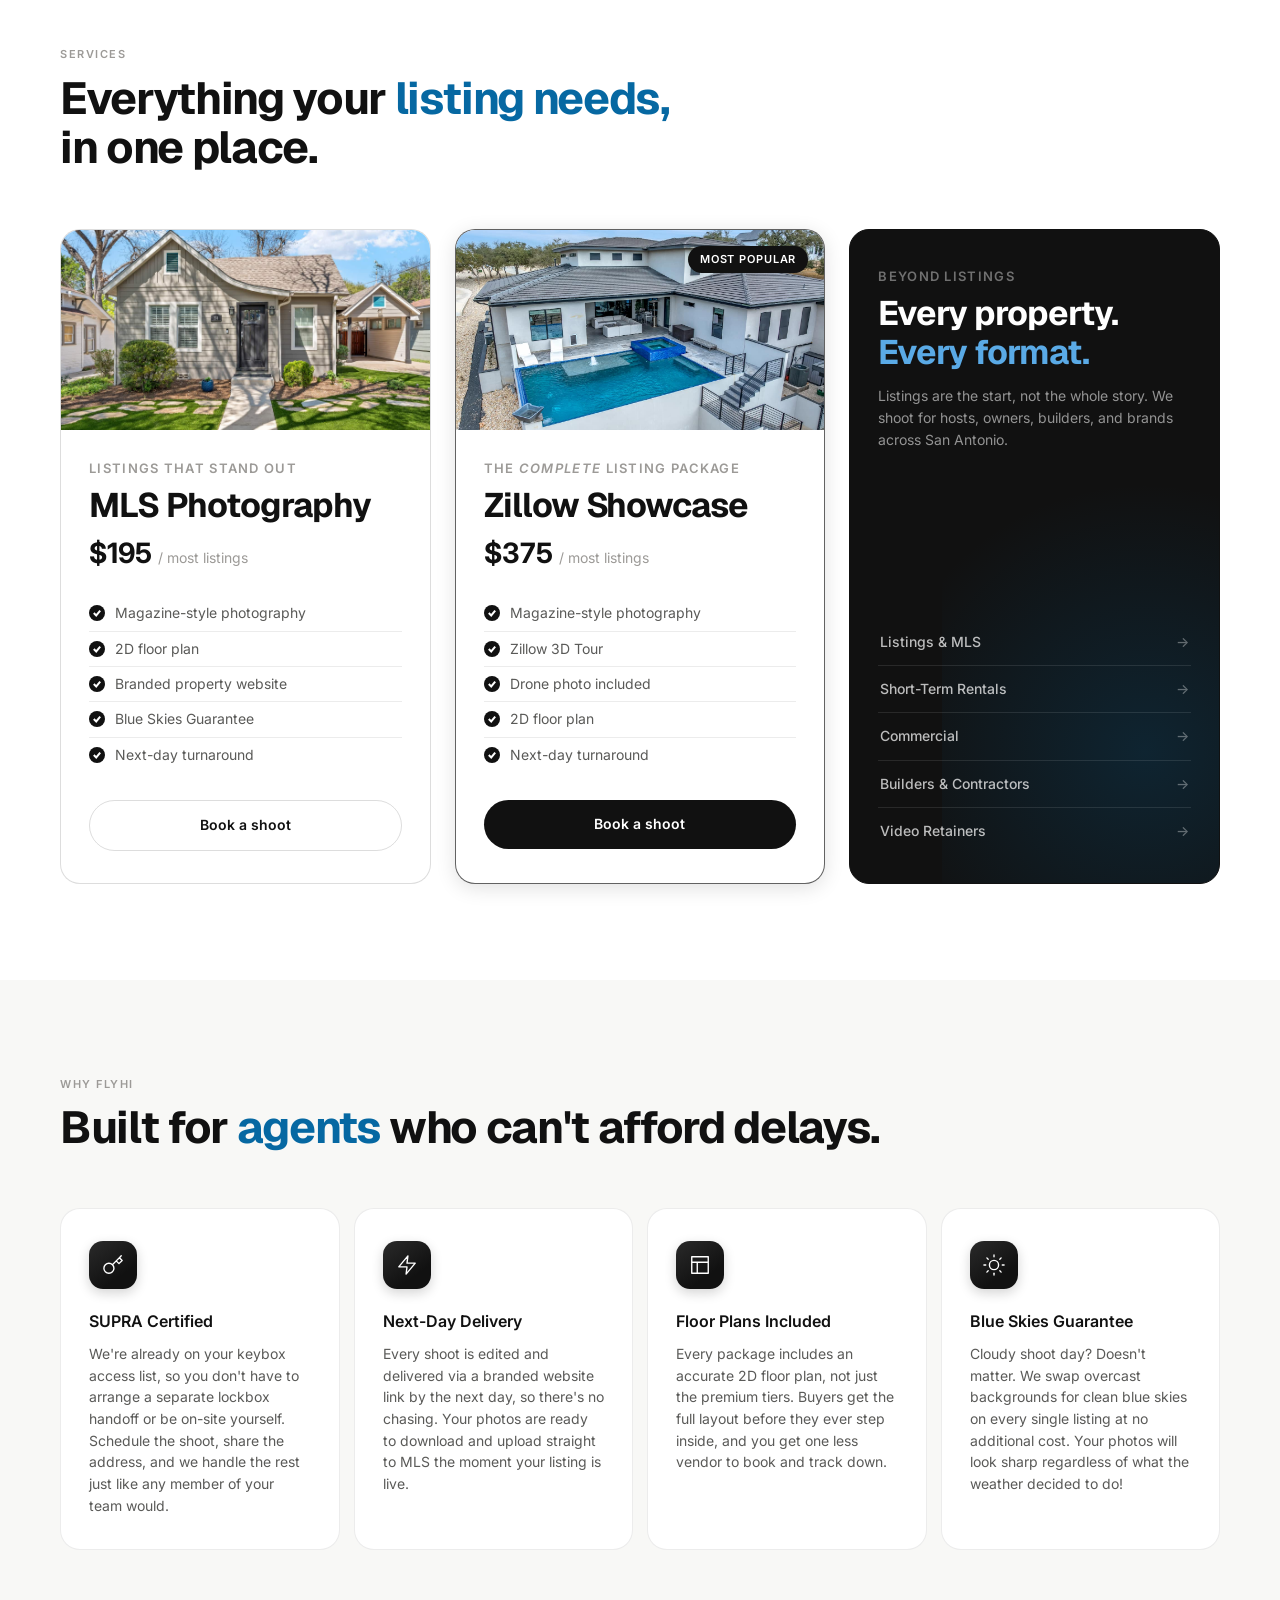
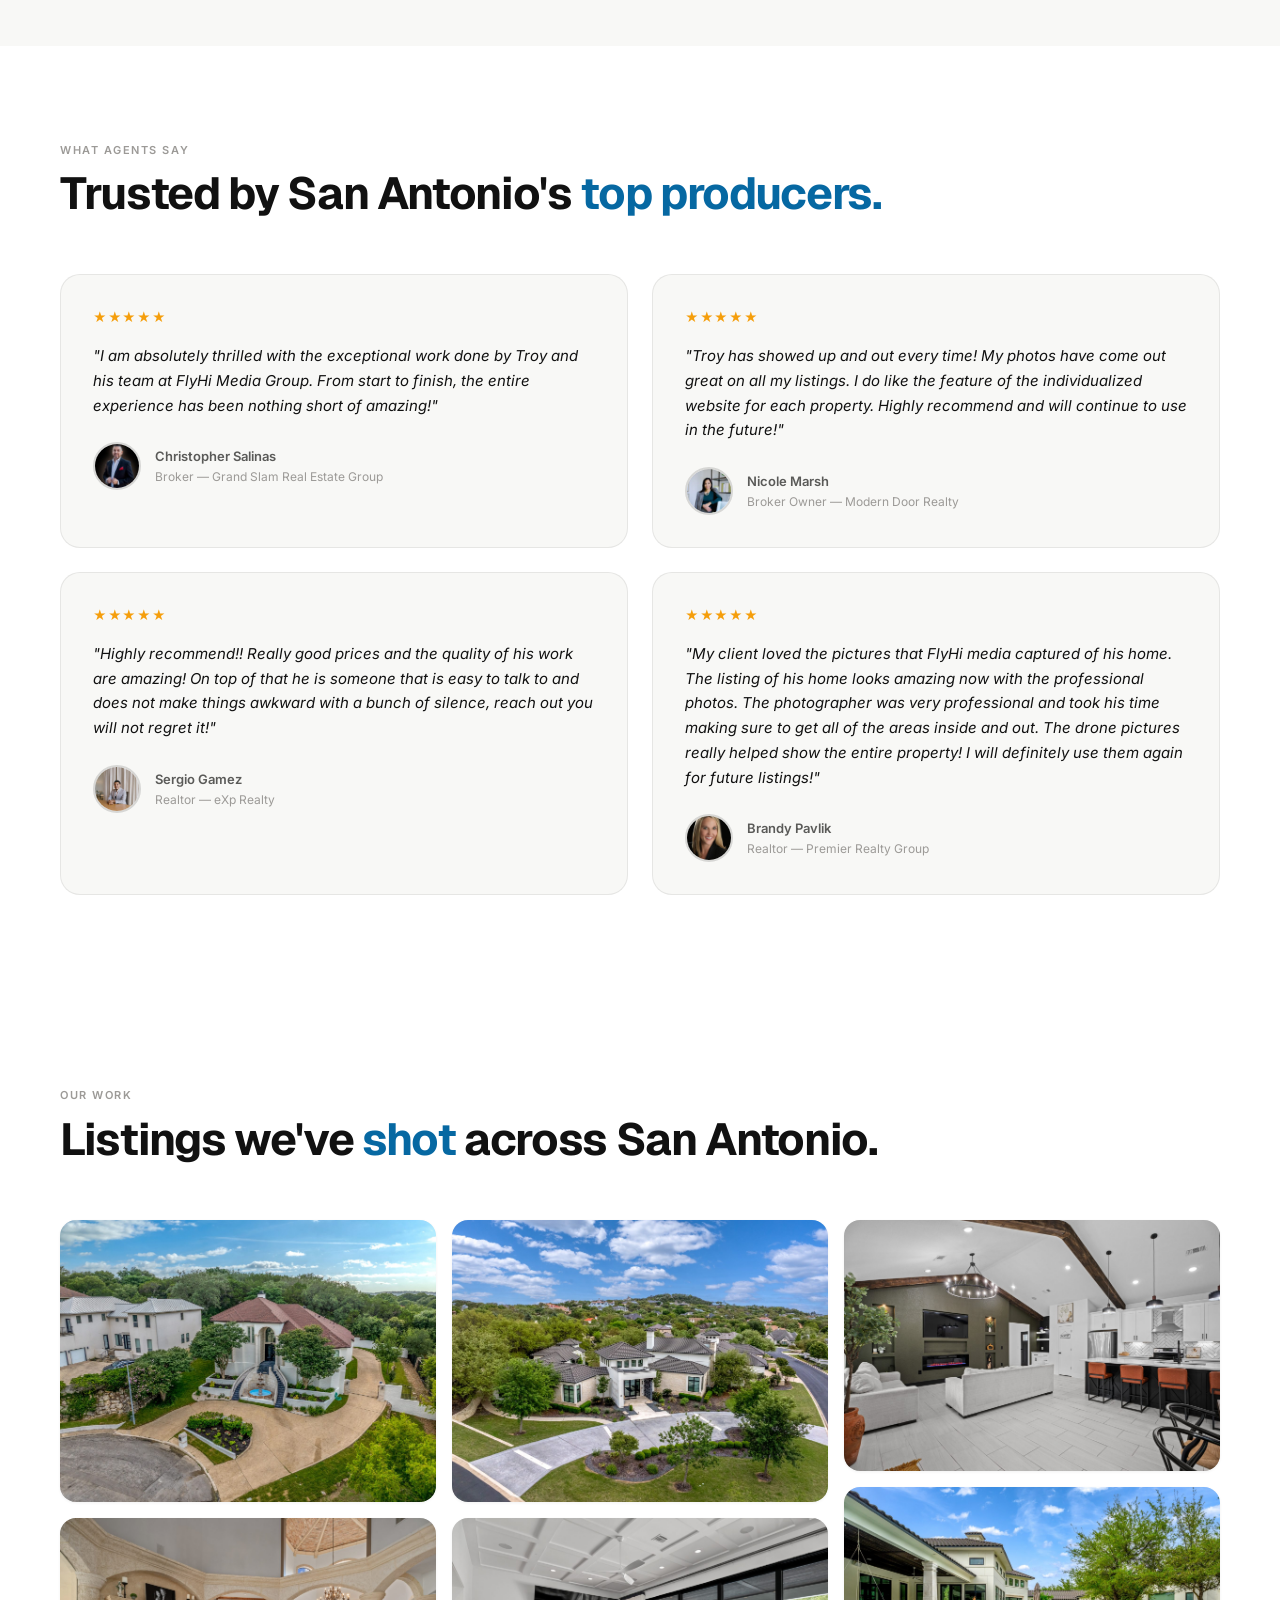
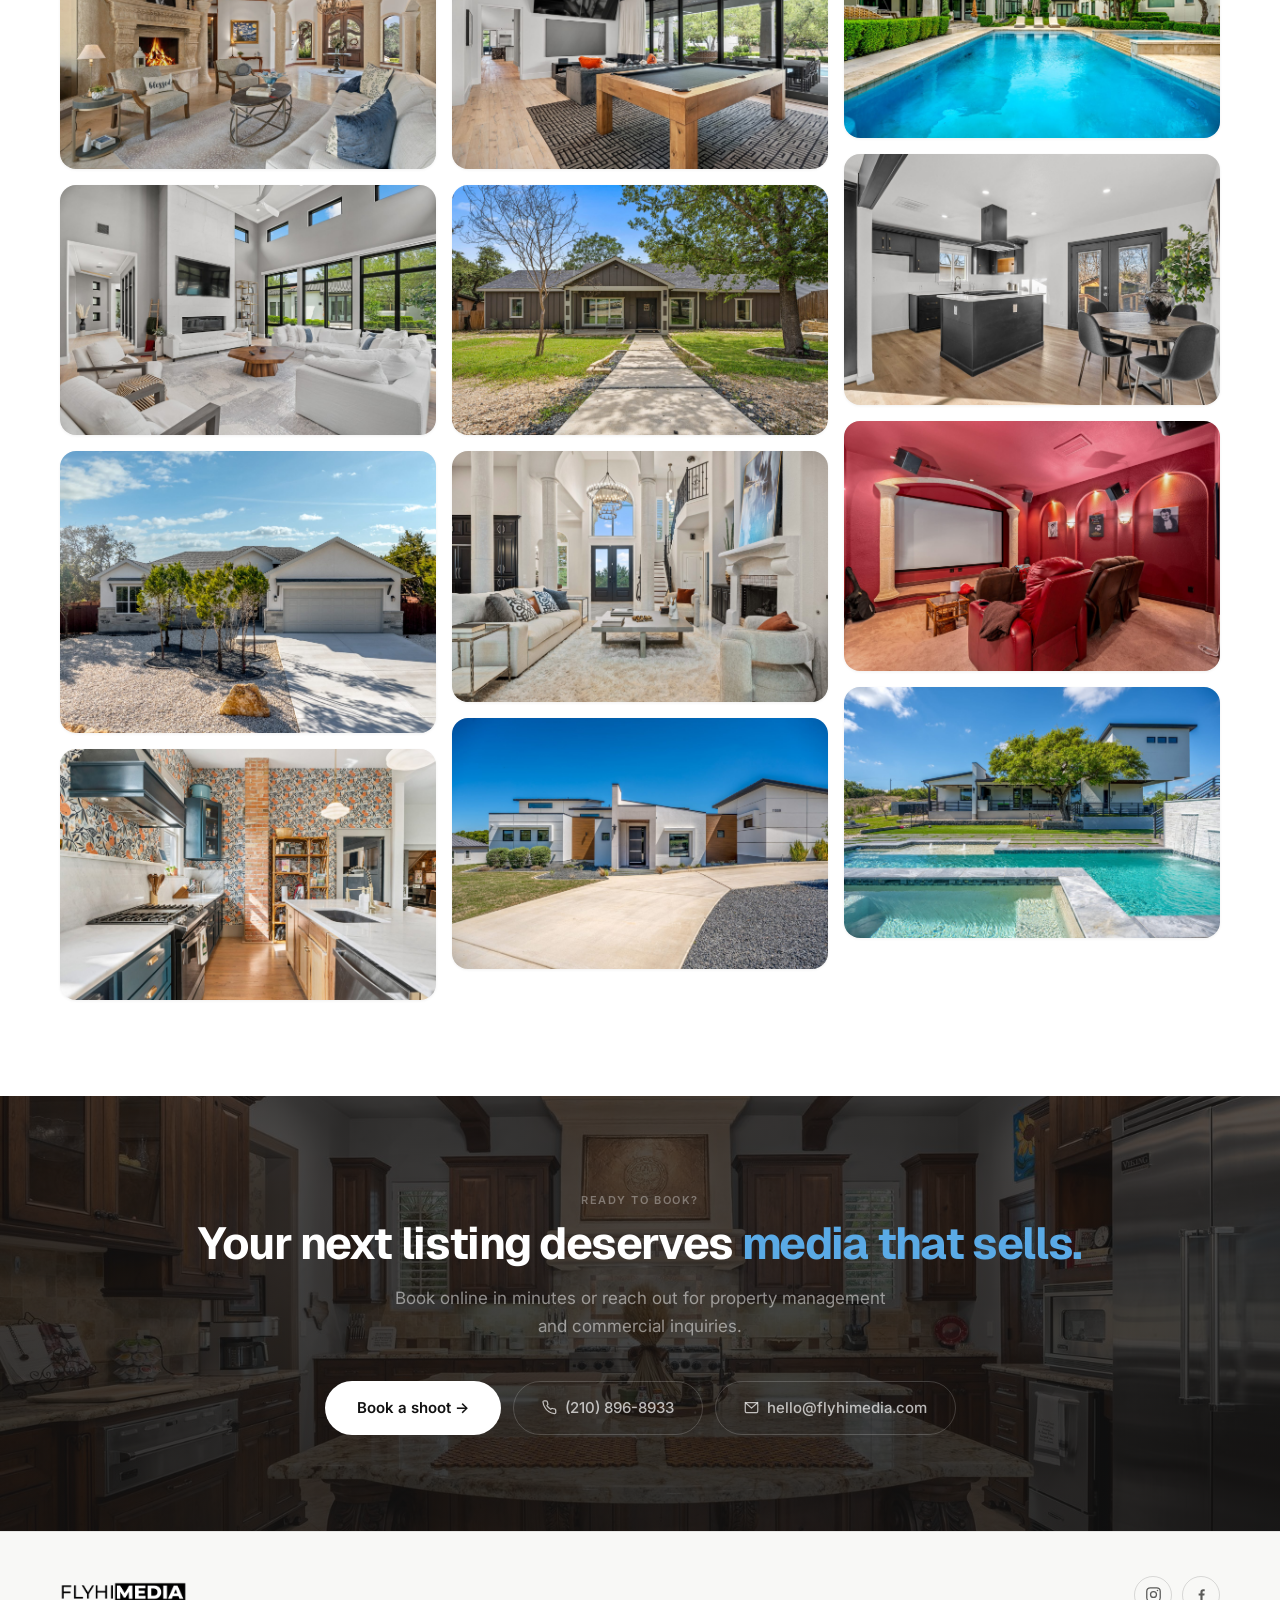
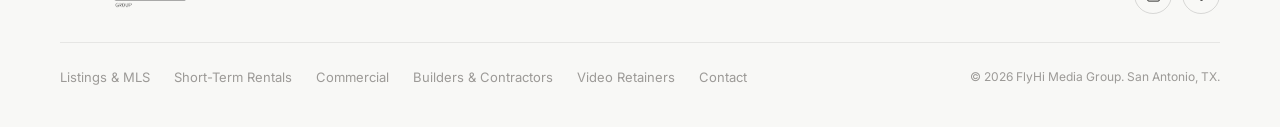
==== commit 12506116: "restore dashes in testimonial name lines Co-Authored-By: Claude Opus 5.5 <noreply@anthropic.com>" ====
--- a/index.html
+++ b/index.html
@@ -395,7 +395,7 @@
           <img class="testimonial-avatar" src="images/testimonials/chris.jpg" alt="Christopher Salinas">
           <div>
             <p class="testimonial-author">Christopher Salinas</p>
-            <p class="testimonial-role">Broker, Grand Slam Real Estate Group</p>
+            <p class="testimonial-role">Broker — Grand Slam Real Estate Group</p>
           </div>
         </div>
       </div>
@@ -406,7 +406,7 @@
           <img class="testimonial-avatar" src="images/testimonials/nicole.jpg" alt="Nicole Marsh">
           <div>
             <p class="testimonial-author">Nicole Marsh</p>
-            <p class="testimonial-role">Broker Owner, Modern Door Realty</p>
+            <p class="testimonial-role">Broker Owner — Modern Door Realty</p>
           </div>
         </div>
       </div>
@@ -417,7 +417,7 @@
           <img class="testimonial-avatar" src="images/testimonials/sergio.jpg" alt="Sergio Gamez">
           <div>
             <p class="testimonial-author">Sergio Gamez</p>
-            <p class="testimonial-role">Realtor, eXp Realty</p>
+            <p class="testimonial-role">Realtor — eXp Realty</p>
           </div>
         </div>
       </div>
@@ -428,7 +428,7 @@
           <img class="testimonial-avatar" src="images/testimonials/brandy.jpg" alt="Brandy Pavlik">
           <div>
             <p class="testimonial-author">Brandy Pavlik</p>
-            <p class="testimonial-role">Realtor, Premier Realty Group</p>
+            <p class="testimonial-role">Realtor — Premier Realty Group</p>
           </div>
         </div>
       </div>
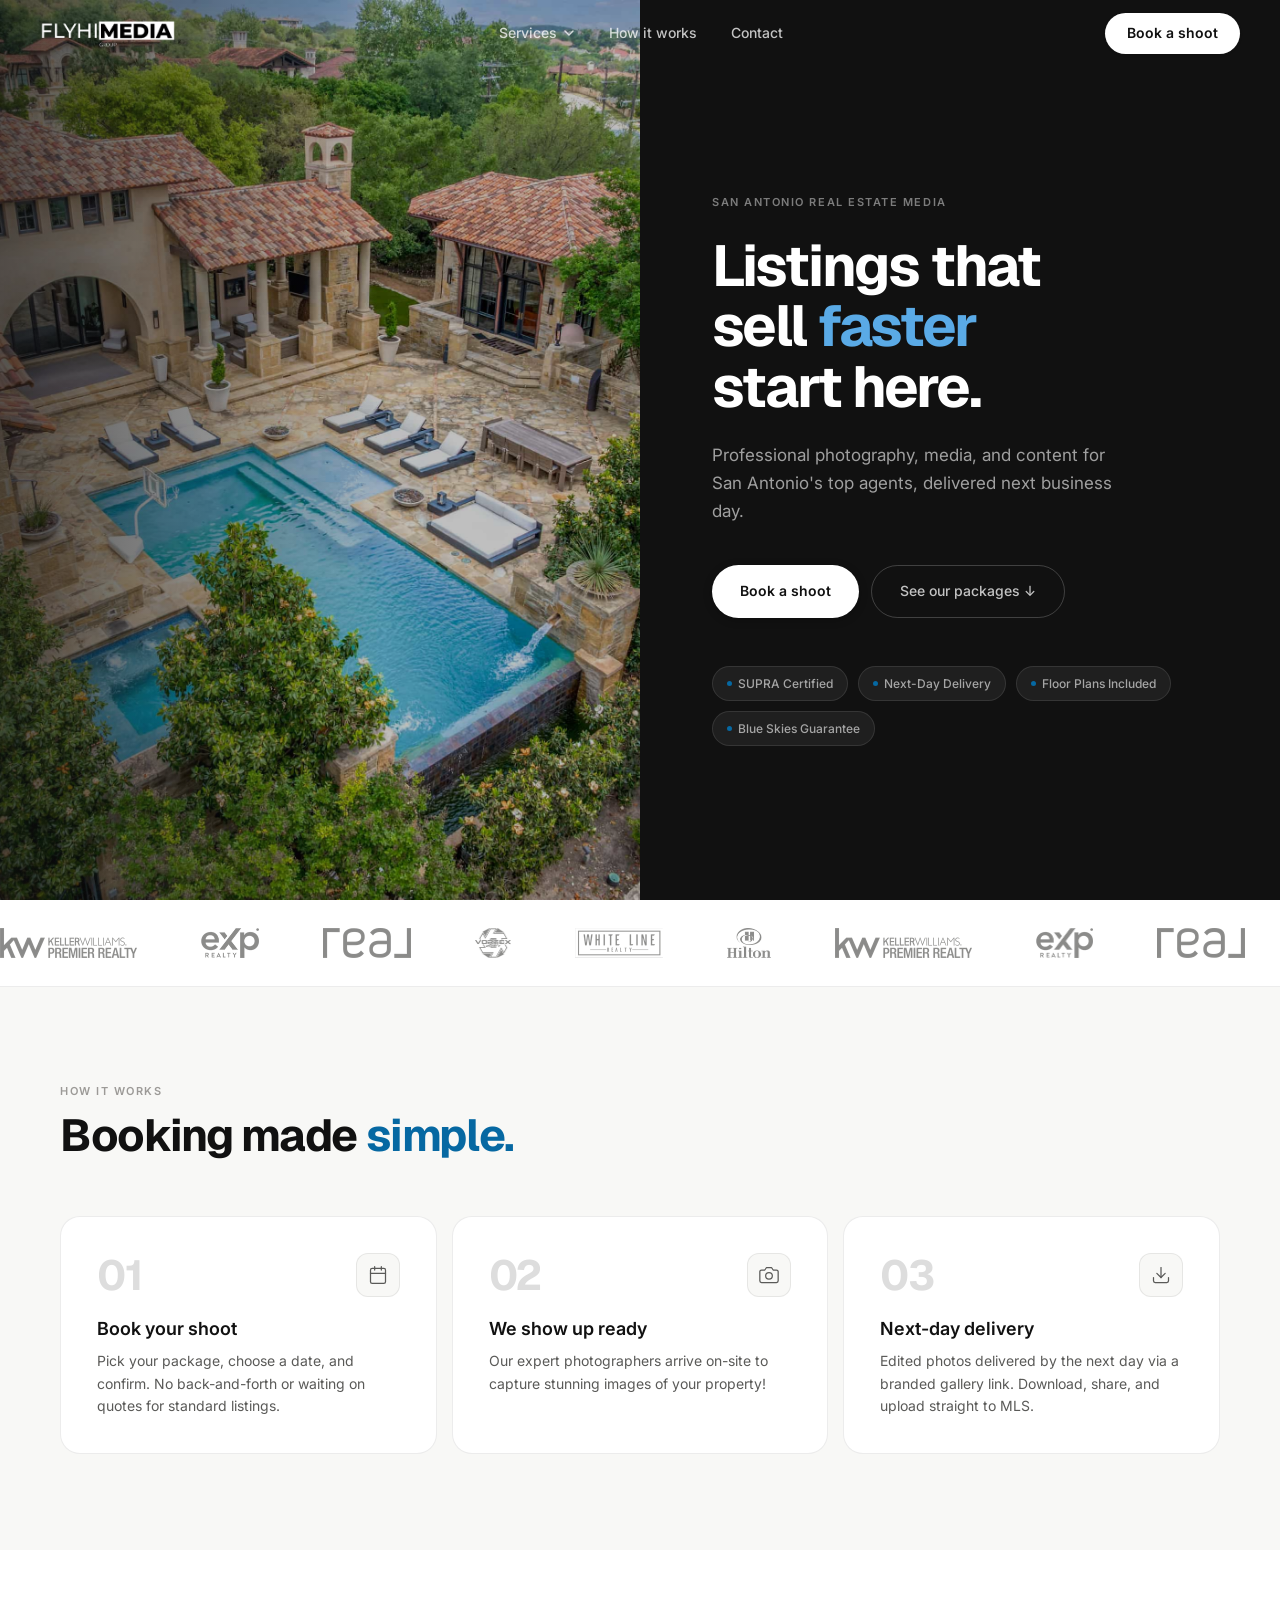
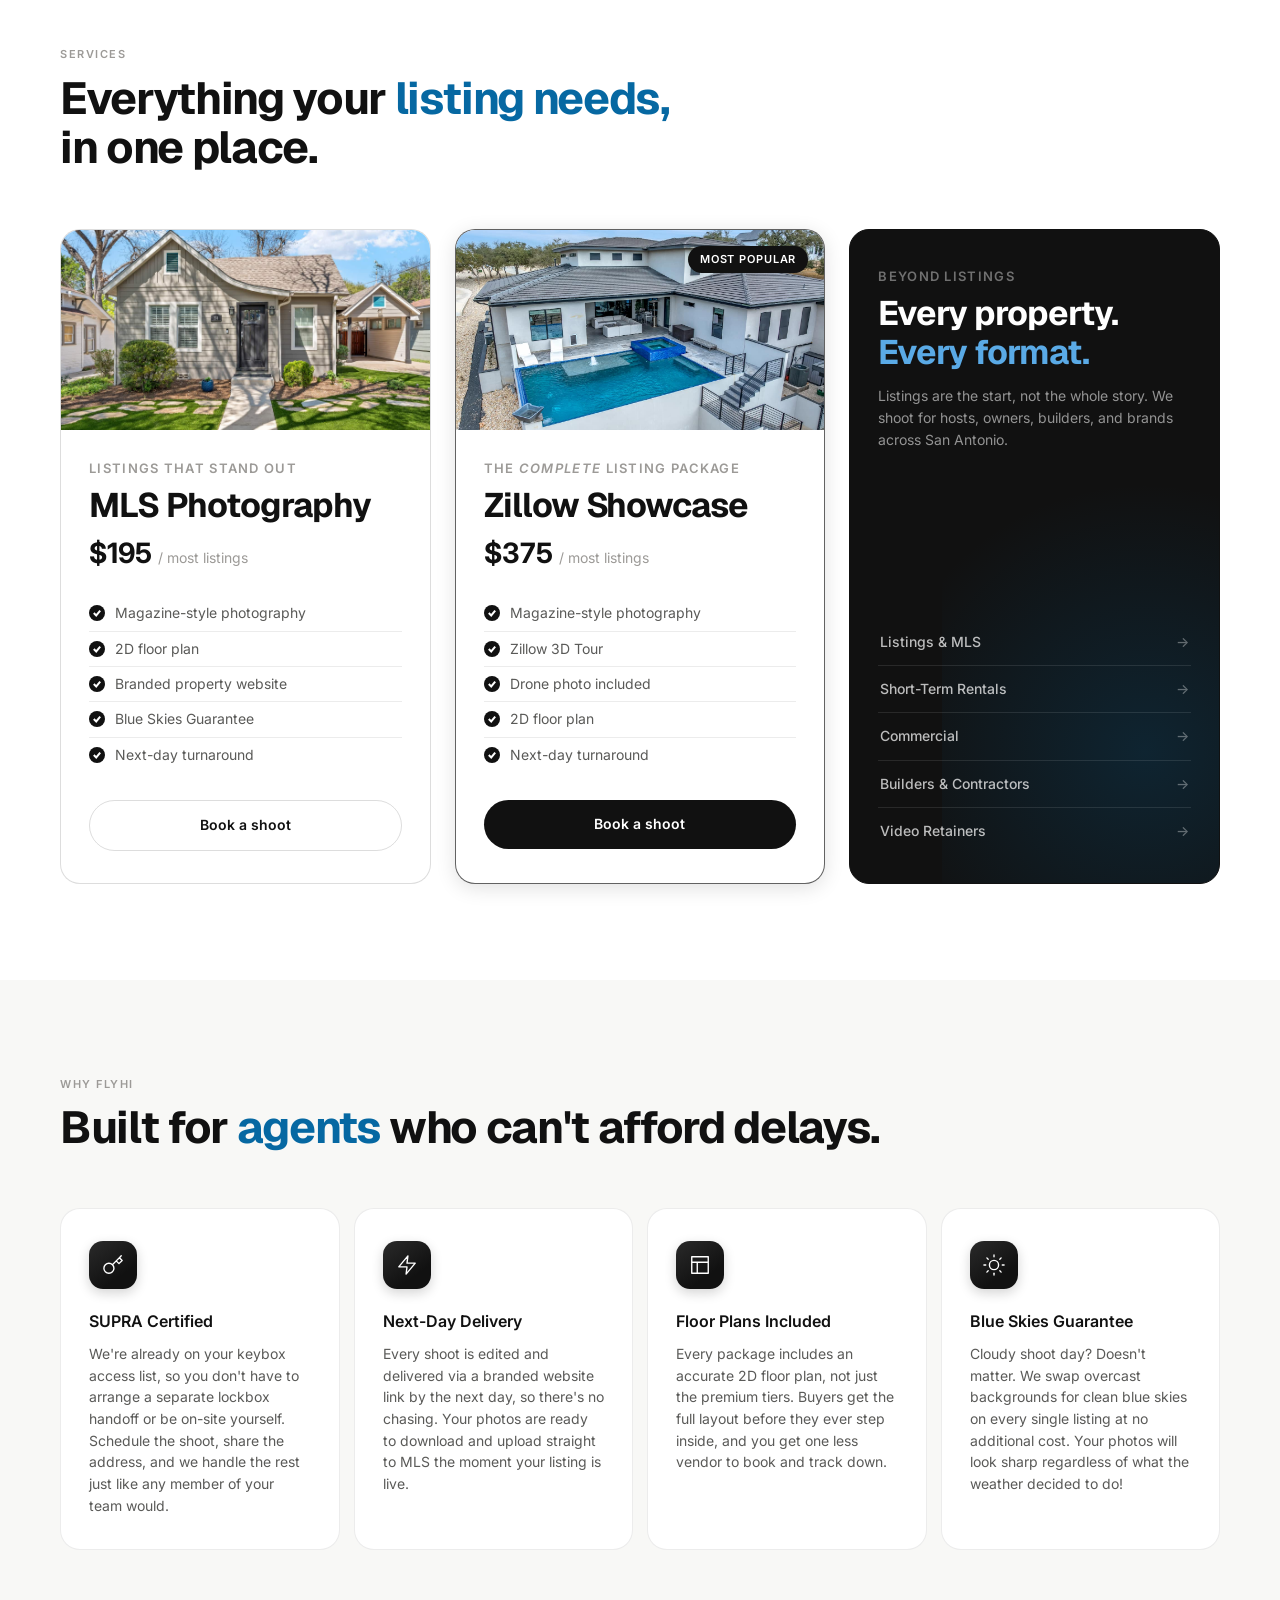
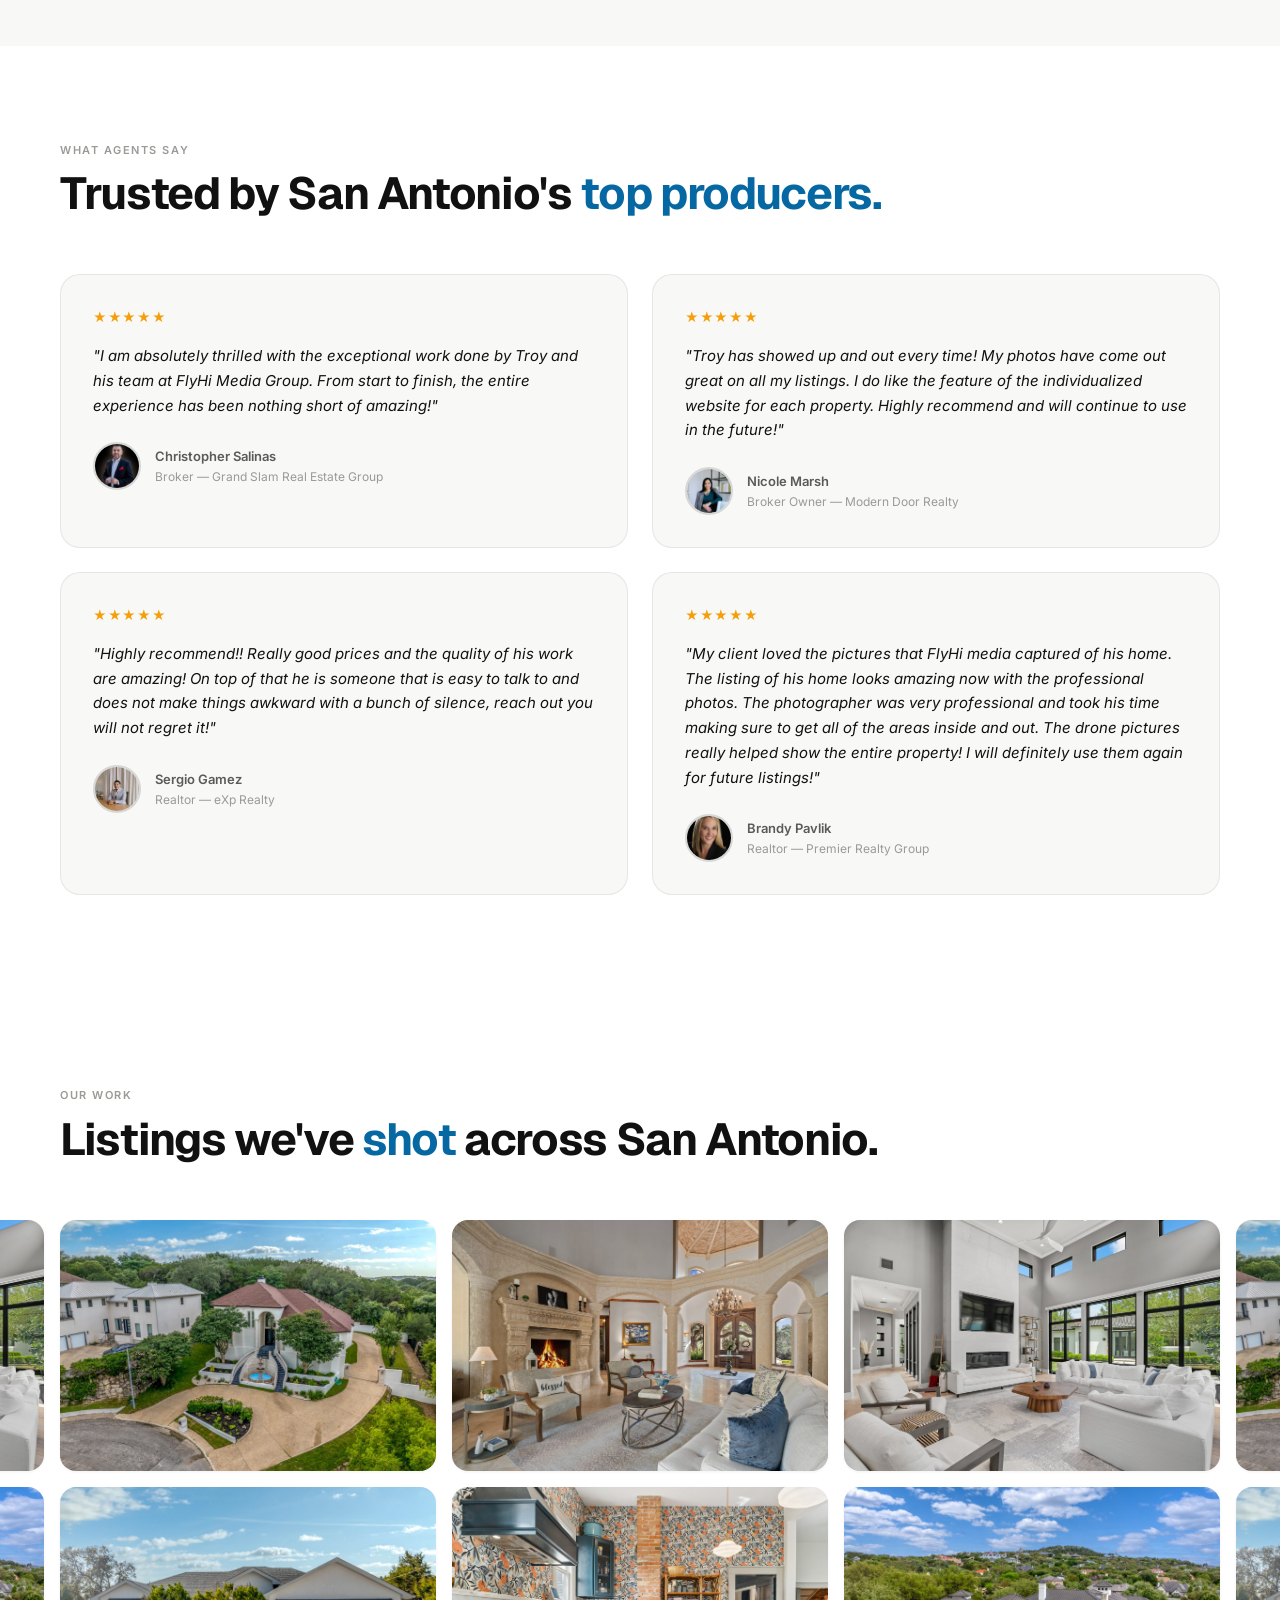
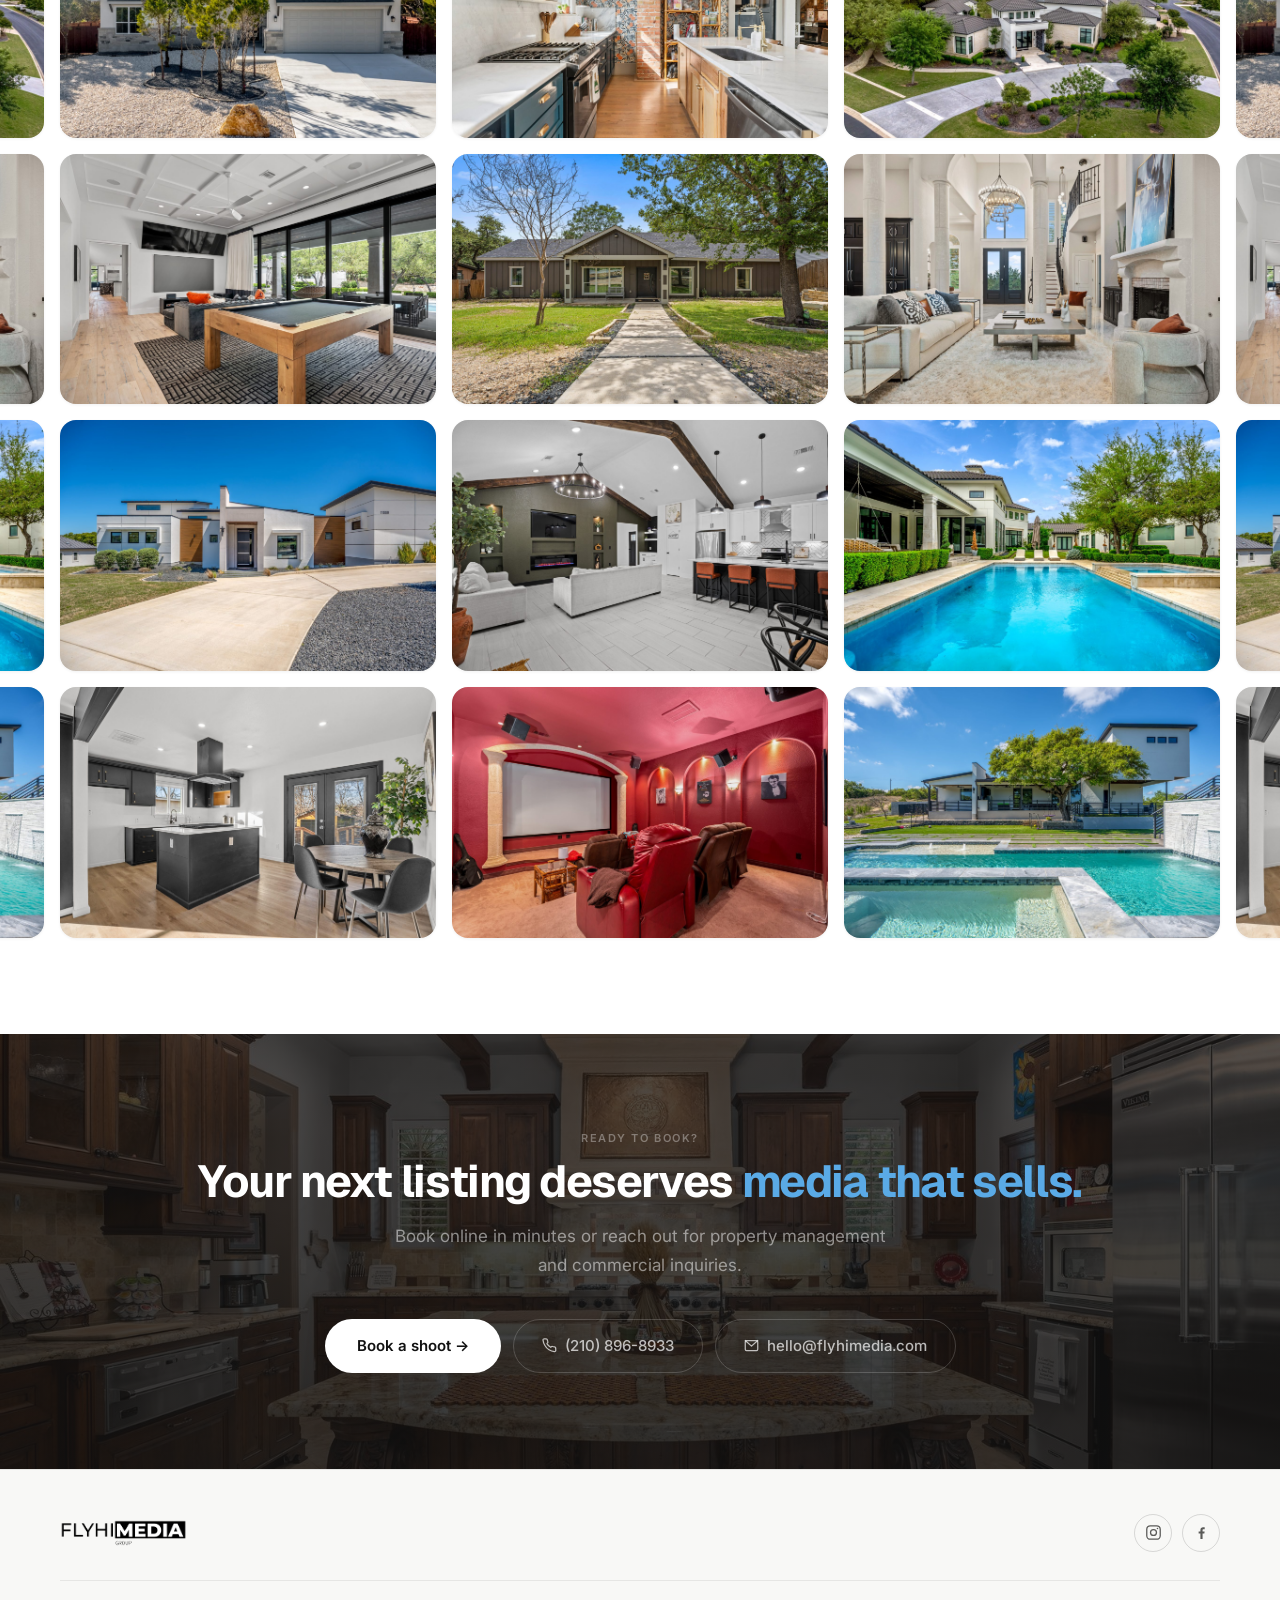
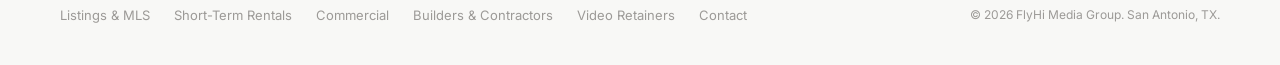
==== commit 4b0e70dc: "turn galleries into drifting full-bleed carousels Each gallery splits into rows (5 home, 4 listings/" ====
--- a/index.html
+++ b/index.html
@@ -466,7 +466,7 @@
   <div class="section-inner">
     <p class="section-label">Our work</p>
     <h2 class="section-title">Listings we've <em>shot</em> across San Antonio.</h2>
-    <div class="gallery-grid">
+    <div class="gallery-grid" data-rows="5">
       <a class="gallery-item" href="images/gallery/gallery-01.jpg" target="_blank"><img width="1600" height="1198" src="images/gallery/gallery-01.jpg" alt="Aerial of a San Antonio home with front fountain" loading="lazy"></a>
       <a class="gallery-item" href="images/gallery/gallery-02.jpg" target="_blank"><img width="1600" height="1067" src="images/gallery/gallery-02.jpg" alt="Stone living room with carved fireplace" loading="lazy"></a>
       <a class="gallery-item" href="images/gallery/gallery-03.jpg" target="_blank"><img width="1600" height="1067" src="images/gallery/gallery-03.jpg" alt="Modern living room with linear fireplace" loading="lazy"></a>
--- a/css/styles.css
+++ b/css/styles.css
@@ -495,14 +495,13 @@
 /* ── PORTFOLIO GALLERY ── */
 .gallery { background: var(--bg); }
 .gallery-grid {
-  columns: 3;
-  column-gap: 16px;
+  display: grid;
+  grid-template-columns: repeat(3, 1fr);
+  gap: 16px;
   margin-top: 56px;
 }
 .gallery-item {
   display: block;
-  break-inside: avoid;
-  margin-bottom: 16px;
   border-radius: 16px;
   overflow: hidden;
   position: relative;
@@ -512,11 +511,55 @@
 }
 .gallery-item img {
   width: 100%;
+  /* Drone shots come out 4:3 and the rest 3:2, so lock every tile to
+     3:2 and center-crop. Keeps the rows even. */
+  aspect-ratio: 3 / 2;
+  object-fit: cover;
   display: block;
   transition: transform .5s ease;
 }
 .gallery-item:hover { box-shadow: 0 12px 32px rgba(0,0,0,.16); }
 .gallery-item:hover img { transform: scale(1.05); }
+
+/* ── GALLERY CAROUSEL ──
+   main.js splits a .gallery-grid[data-rows] into rows, repeats each
+   row's photos past both page edges, and sets --from/--to/--dur so the
+   row loops left forever. Without JS the plain grid above still shows. */
+.gallery-grid.is-carousel {
+  display: flex;
+  flex-direction: column;
+  gap: 16px;
+  /* tile = one column of the 3-up grid at the current content width */
+  --tile: calc((min(100vw - 80px, 1160px) - 32px) / 3);
+}
+.gallery-row {
+  width: 100vw;
+  margin: -8px 0 -8px calc(50% - 50vw);
+  padding: 8px 0; /* room for the hover shadow, cancelled by the margin */
+  overflow: hidden;
+}
+.gallery-track {
+  display: flex;
+  gap: 16px;
+  width: max-content;
+  transform: translateX(var(--from, 0));
+  animation: gallery-drift var(--dur, 80s) linear infinite;
+}
+.gallery-row:hover .gallery-track { animation-play-state: paused; }
+.gallery-track .gallery-item { flex: 0 0 var(--tile); }
+@keyframes gallery-drift {
+  from { transform: translateX(var(--from, 0)); }
+  to   { transform: translateX(var(--to, 0)); }
+}
+@media (max-width: 900px) {
+  .gallery-grid.is-carousel { --tile: calc((100vw - 64px) / 2); }
+}
+@media (max-width: 560px) {
+  .gallery-grid.is-carousel { --tile: 78vw; }
+}
+@media (prefers-reduced-motion: reduce) {
+  .gallery-track { animation: none; }
+}
 
 /* ── CTA DARK ── */
 .cta-dark {
@@ -620,13 +663,13 @@
   .bundles-grid { grid-template-columns: 1fr; }
   .reliability-grid { grid-template-columns: 1fr; }
   .testimonials-grid { grid-template-columns: 1fr; }
-  .gallery-grid { columns: 2; }
+  .gallery-grid { grid-template-columns: repeat(2, 1fr); }
   nav { padding: 0 20px; }
   section { padding: 72px 24px; }
 }
 
 @media (max-width: 560px) {
-  .gallery-grid { columns: 1; }
+  .gallery-grid { grid-template-columns: 1fr; }
 }
 
 /* ── NAV: SERVICES DROPDOWN (desktop) ── */
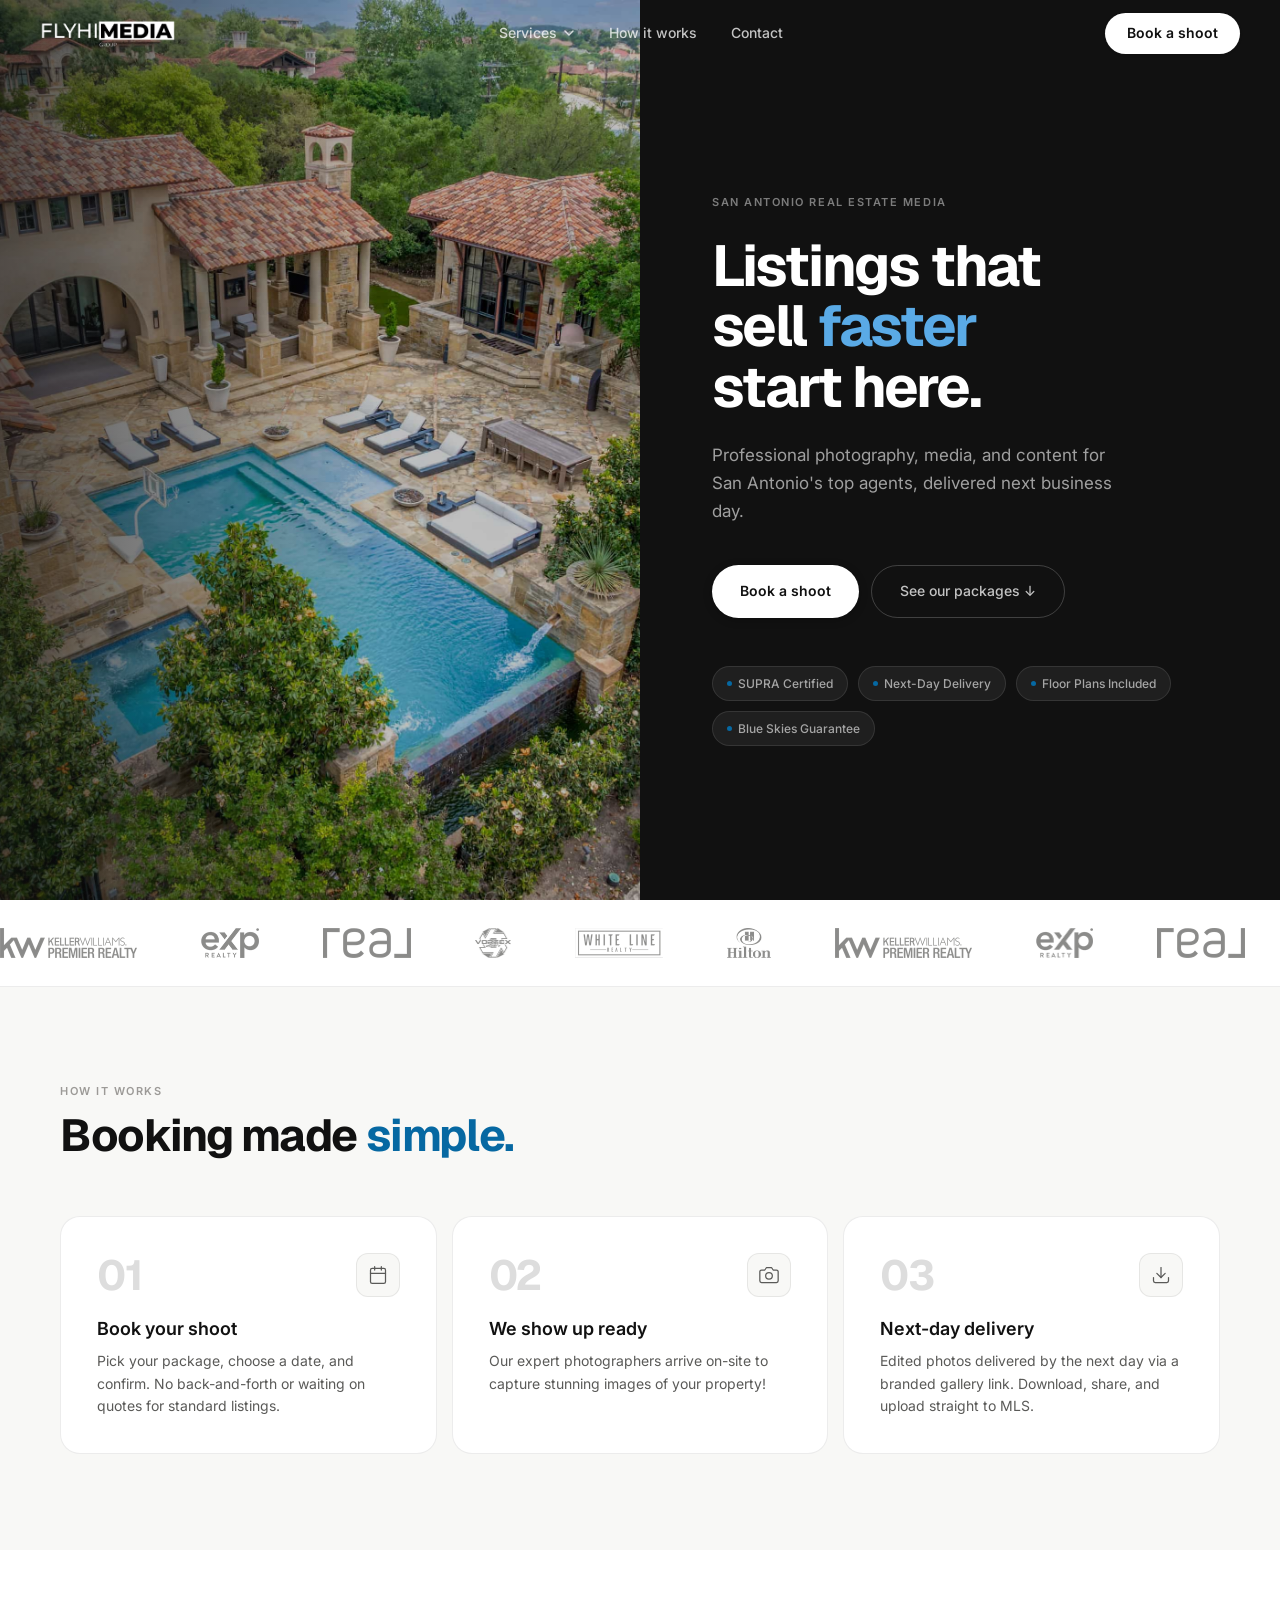
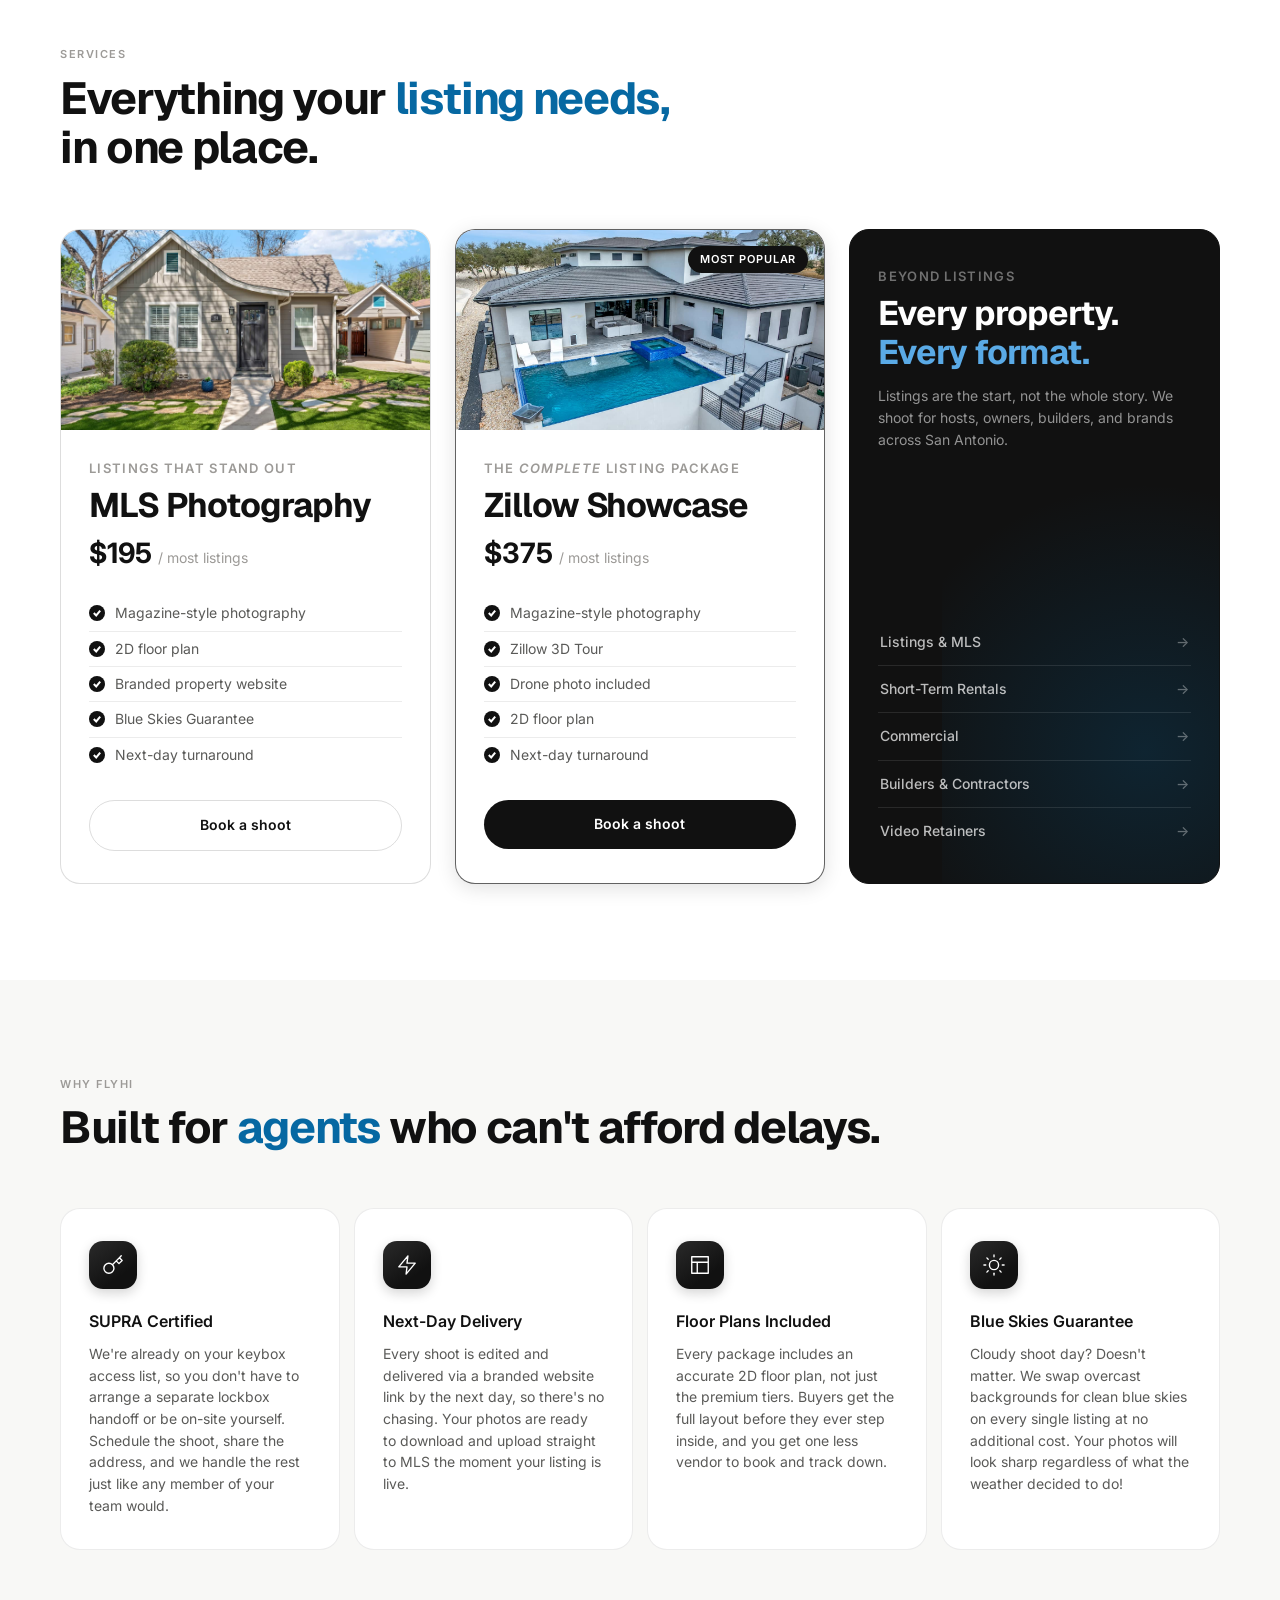
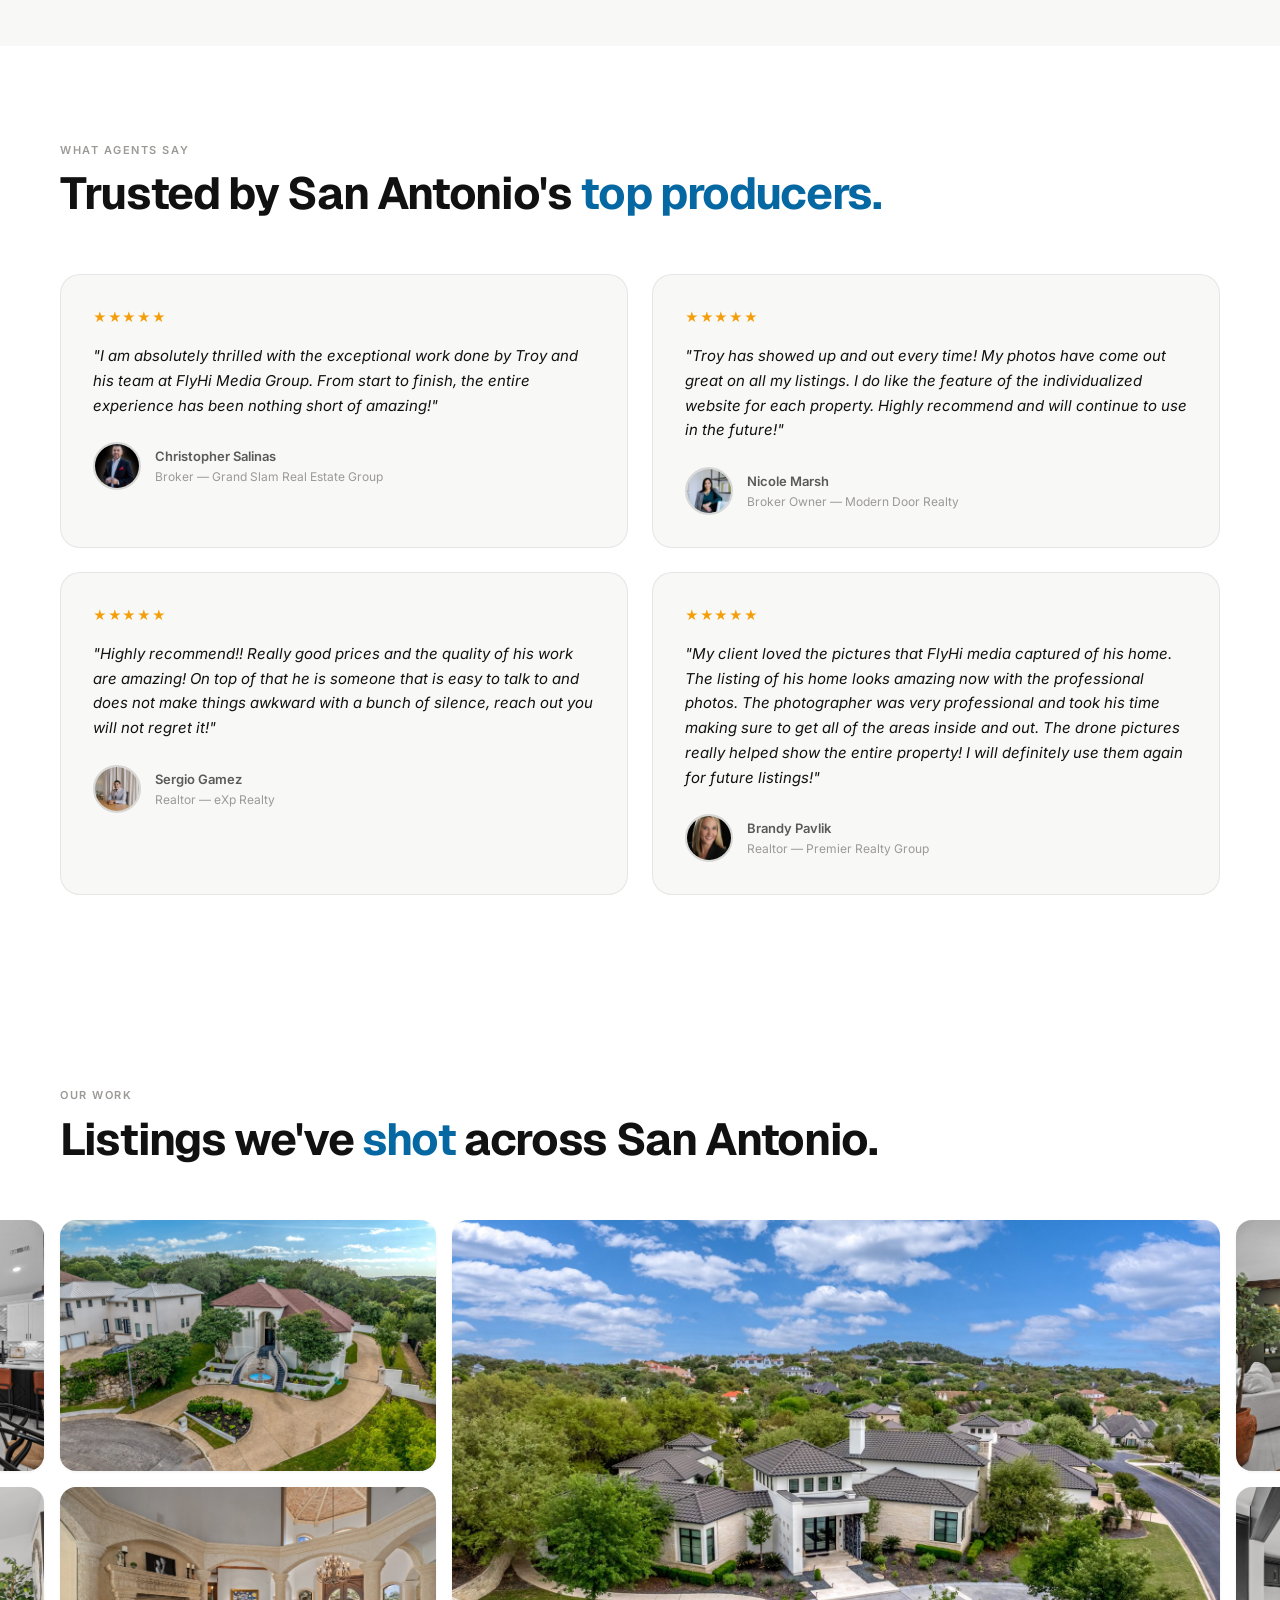
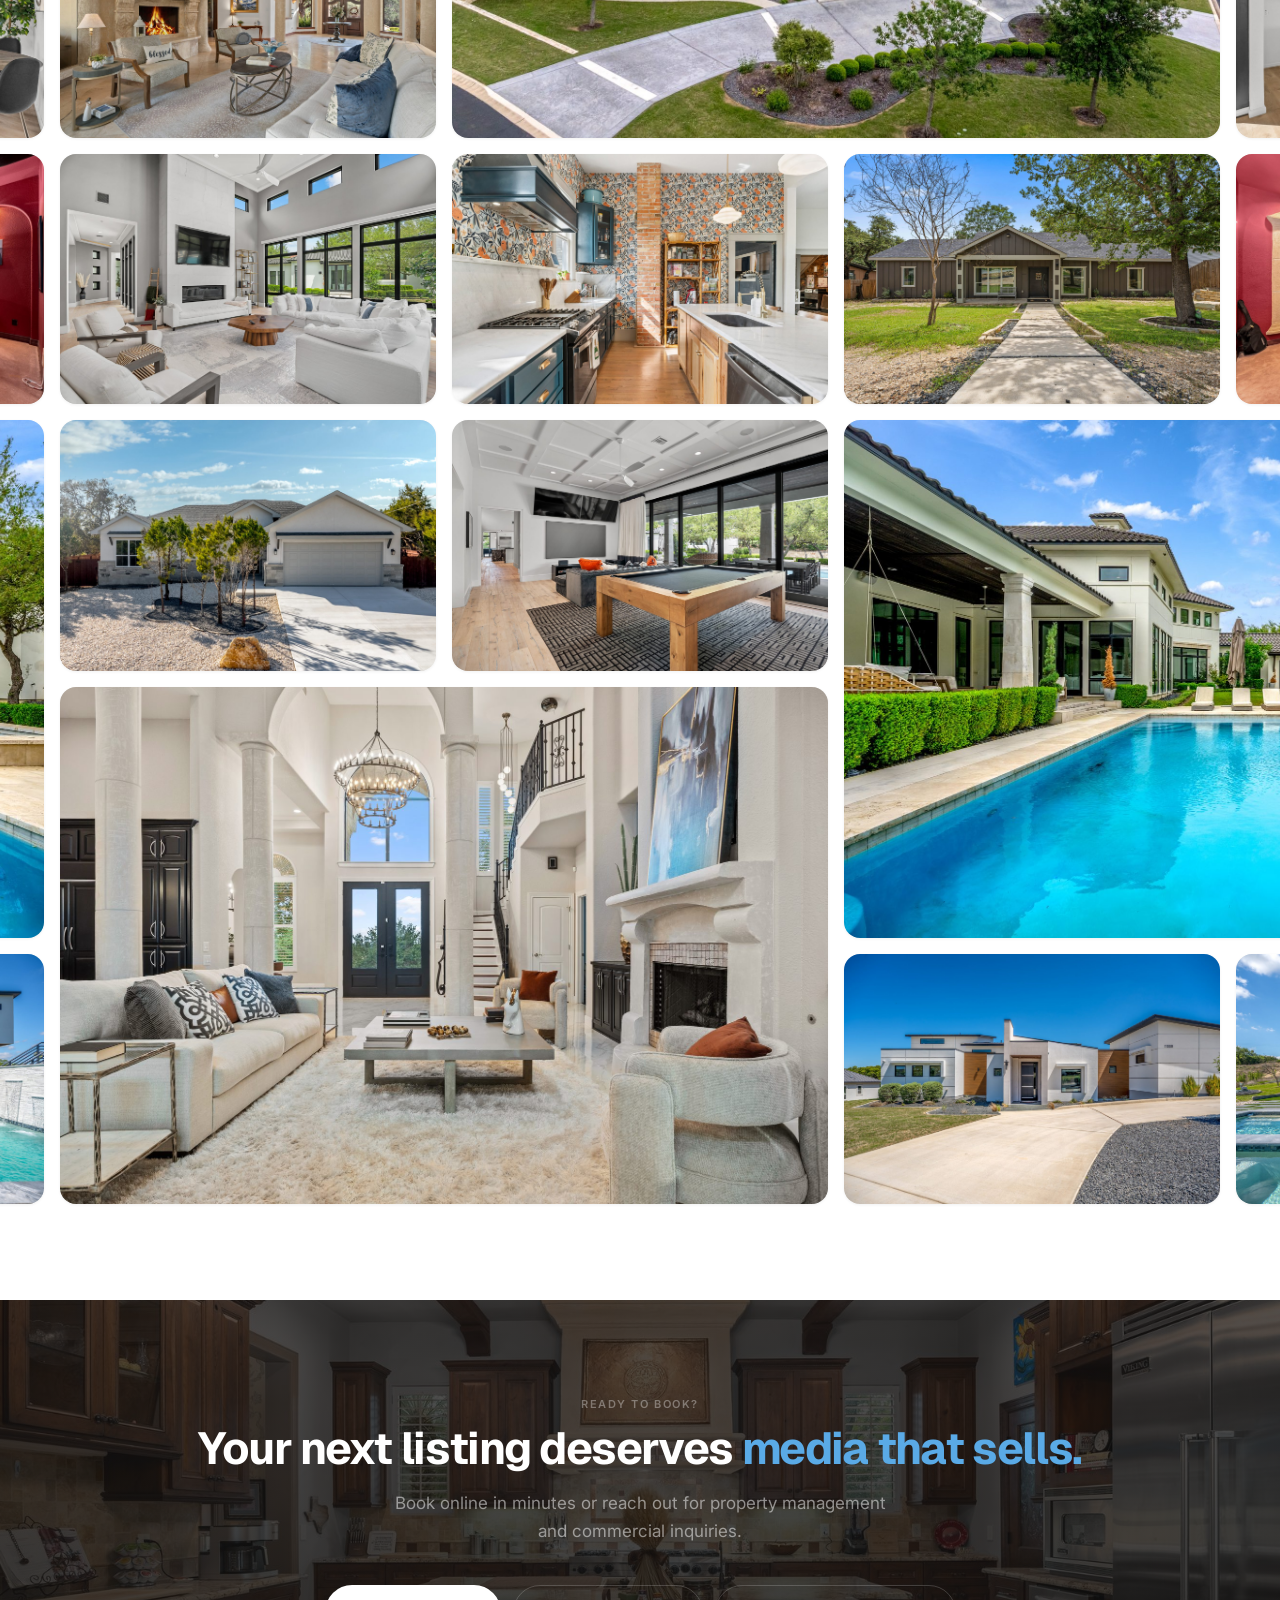
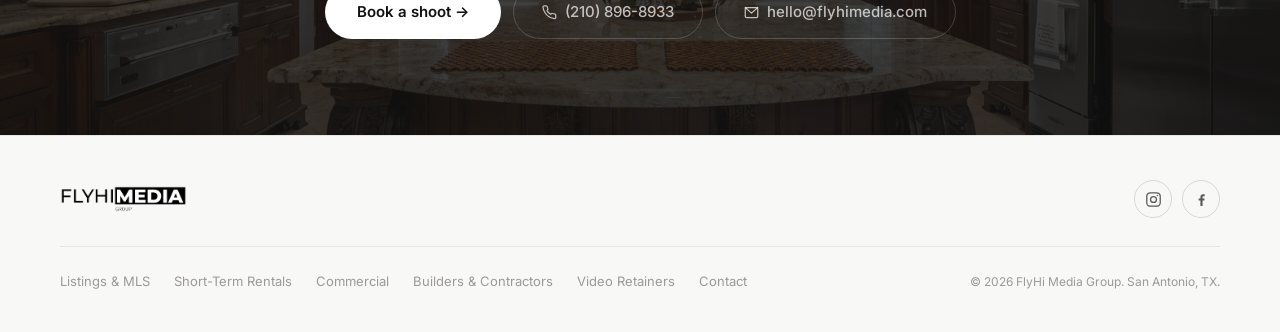
==== commit fd0cad3c: "homepage gallery: 6-row mosaic with three 2x2 photos Three big tiles take the space of nine singles," ====
--- a/index.html
+++ b/index.html
@@ -466,19 +466,19 @@
   <div class="section-inner">
     <p class="section-label">Our work</p>
     <h2 class="section-title">Listings we've <em>shot</em> across San Antonio.</h2>
-    <div class="gallery-grid" data-rows="5">
+    <div class="gallery-grid" data-rows="6" data-layout="mosaic">
       <a class="gallery-item" href="images/gallery/gallery-01.jpg" target="_blank"><img width="1600" height="1198" src="images/gallery/gallery-01.jpg" alt="Aerial of a San Antonio home with front fountain" loading="lazy"></a>
       <a class="gallery-item" href="images/gallery/gallery-02.jpg" target="_blank"><img width="1600" height="1067" src="images/gallery/gallery-02.jpg" alt="Stone living room with carved fireplace" loading="lazy"></a>
       <a class="gallery-item" href="images/gallery/gallery-03.jpg" target="_blank"><img width="1600" height="1067" src="images/gallery/gallery-03.jpg" alt="Modern living room with linear fireplace" loading="lazy"></a>
       <a class="gallery-item" href="images/gallery/gallery-04.jpg" target="_blank"><img width="1600" height="1198" src="images/gallery/gallery-04.jpg" alt="New-construction home exterior" loading="lazy"></a>
       <a class="gallery-item" href="images/gallery/gallery-05.jpg" target="_blank"><img width="1600" height="1067" src="images/gallery/gallery-05.jpg" alt="Kitchen with floral wallpaper and exposed brick" loading="lazy"></a>
-      <a class="gallery-item" href="images/gallery/gallery-06.jpg" target="_blank"><img width="1600" height="1198" src="images/gallery/gallery-06.jpg" alt="Aerial of a modern hill country home" loading="lazy"></a>
+      <a class="gallery-item big" data-area="1 2" href="images/gallery/gallery-06.jpg" target="_blank"><img width="1600" height="1198" src="images/gallery/gallery-06.jpg" alt="Aerial of a modern hill country home" loading="lazy"></a>
       <a class="gallery-item" href="images/gallery/gallery-07.jpg" target="_blank"><img width="1600" height="1067" src="images/gallery/gallery-07.jpg" alt="Game room with pool table and patio view" loading="lazy"></a>
       <a class="gallery-item" href="images/gallery/gallery-08.jpg" target="_blank"><img width="1600" height="1067" src="images/gallery/gallery-08.jpg" alt="Ranch-style home exterior with walkway" loading="lazy"></a>
-      <a class="gallery-item" href="images/gallery/gallery-09.jpg" target="_blank"><img width="1600" height="1067" src="images/gallery/gallery-09.jpg" alt="Bright two-story living room with chandelier" loading="lazy"></a>
+      <a class="gallery-item big" data-area="5 1" href="images/gallery/gallery-09.jpg" target="_blank"><img width="1600" height="1067" src="images/gallery/gallery-09.jpg" alt="Bright two-story living room with chandelier" loading="lazy"></a>
       <a class="gallery-item" href="images/gallery/gallery-10.jpg" target="_blank"><img width="1600" height="1067" src="images/gallery/gallery-10.jpg" alt="Modern San Antonio home with wood-accent front elevation" loading="lazy"></a>
       <a class="gallery-item" href="images/gallery/gallery-11.jpg" target="_blank"><img width="1600" height="1067" src="images/gallery/gallery-11.jpg" alt="Open-concept living room with green accent wall" loading="lazy"></a>
-      <a class="gallery-item" href="images/gallery/gallery-12.jpg" target="_blank"><img width="1600" height="1067" src="images/gallery/gallery-12.jpg" alt="Luxury backyard pool and spa with manicured landscaping" loading="lazy"></a>
+      <a class="gallery-item big" data-area="4 3" href="images/gallery/gallery-12.jpg" target="_blank"><img width="1600" height="1067" src="images/gallery/gallery-12.jpg" alt="Luxury backyard pool and spa with manicured landscaping" loading="lazy"></a>
       <a class="gallery-item" href="images/gallery/gallery-13.jpg" target="_blank"><img width="1600" height="1067" src="images/gallery/gallery-13.jpg" alt="Black and white modern kitchen" loading="lazy"></a>
       <a class="gallery-item" href="images/gallery/gallery-14.jpg" target="_blank"><img width="1600" height="1067" src="images/gallery/gallery-14.jpg" alt="Home theater with tiered seating" loading="lazy"></a>
       <a class="gallery-item" href="images/gallery/gallery-15.jpg" target="_blank"><img width="1600" height="1067" src="images/gallery/gallery-15.jpg" alt="Modern backyard pool with waterfall feature" loading="lazy"></a>
--- a/css/styles.css
+++ b/css/styles.css
@@ -547,6 +547,14 @@
 }
 .gallery-row:hover .gallery-track { animation-play-state: paused; }
 .gallery-track .gallery-item { flex: 0 0 var(--tile); }
+/* mosaic: one grid for all rows so .big photos can span 2x2 */
+.gallery-track.is-mosaic {
+  display: grid;
+  grid-template-rows: repeat(var(--rows), calc(var(--tile) * 2 / 3));
+  grid-auto-columns: var(--tile);
+  grid-auto-flow: column dense;
+}
+.is-mosaic .gallery-item img { height: 100%; aspect-ratio: auto; }
 @keyframes gallery-drift {
   from { transform: translateX(var(--from, 0)); }
   to   { transform: translateX(var(--to, 0)); }
@@ -556,6 +564,8 @@
 }
 @media (max-width: 560px) {
   .gallery-grid.is-carousel { --tile: 78vw; }
+  /* six full-width rows would be several screens tall on a phone */
+  .gallery-grid.is-carousel:has(.is-mosaic) { --tile: calc((100vw - 64px) / 2); }
 }
 @media (prefers-reduced-motion: reduce) {
   .gallery-track { animation: none; }
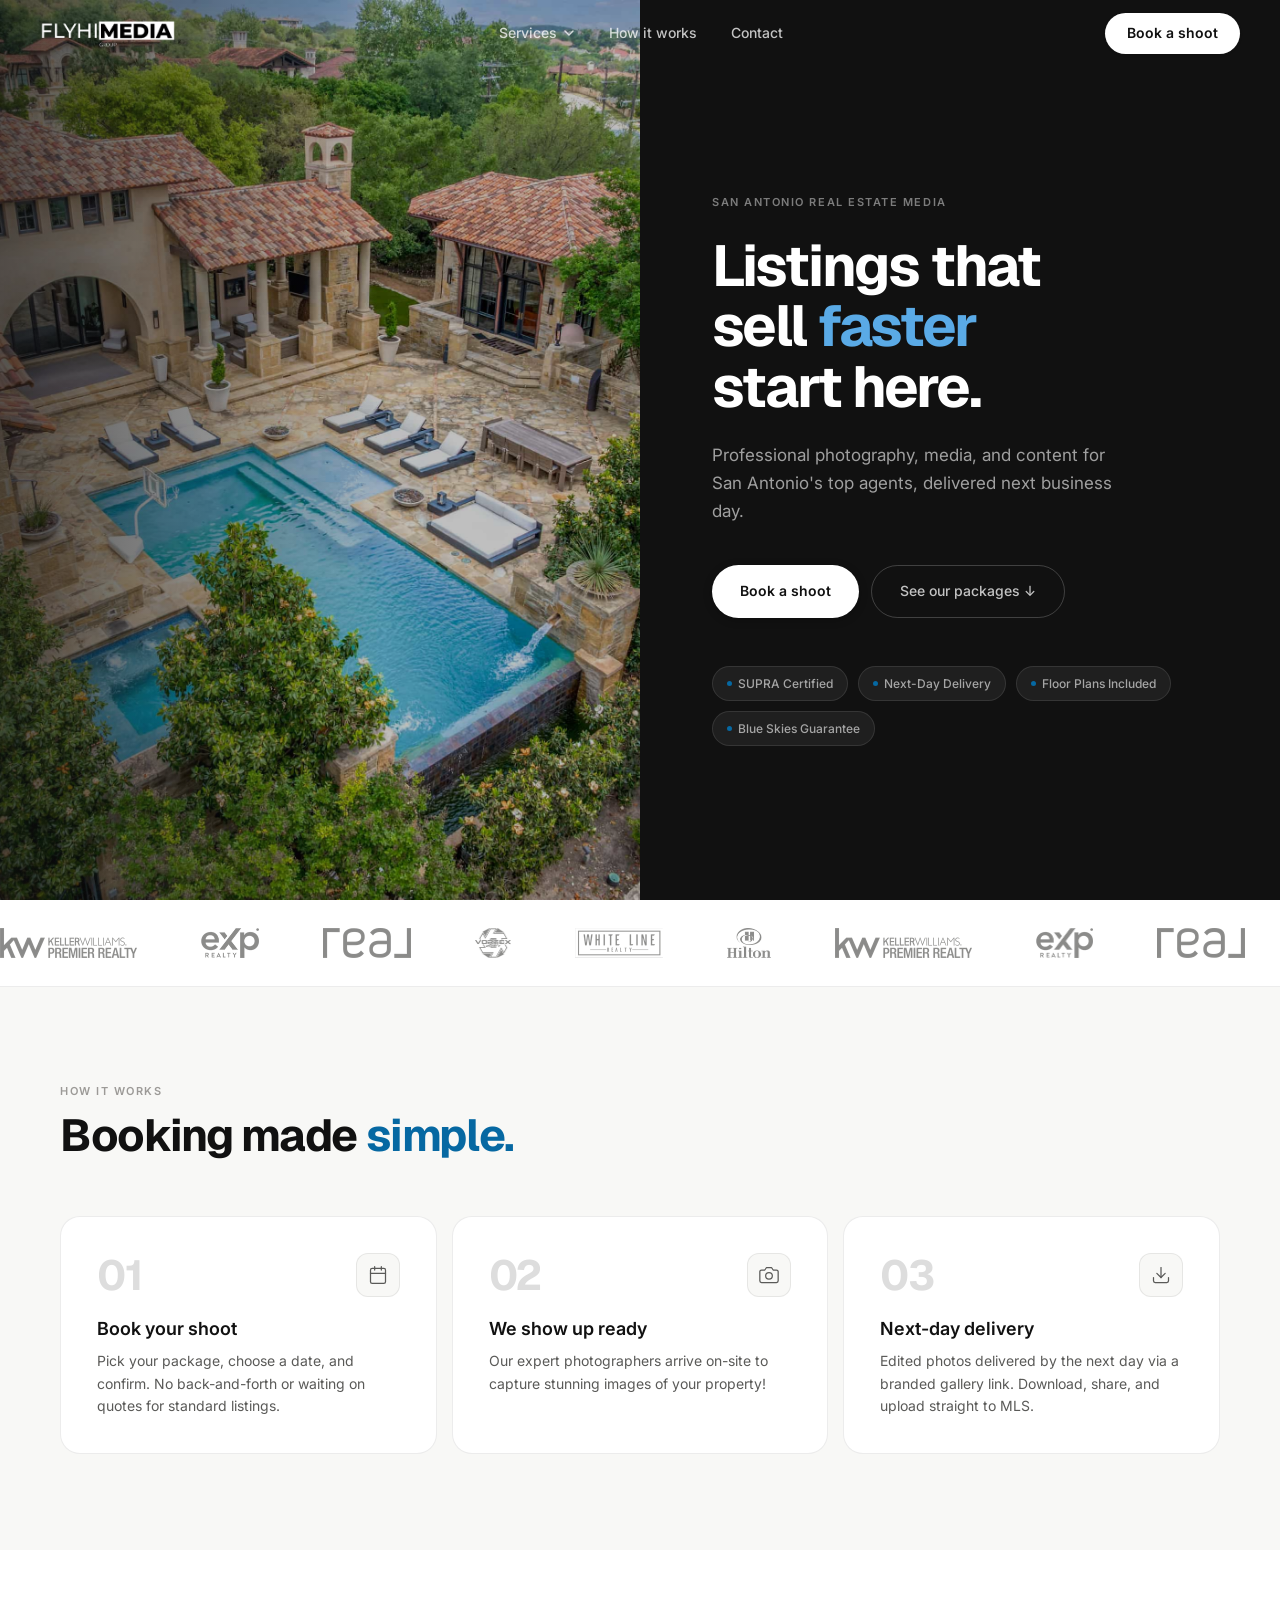
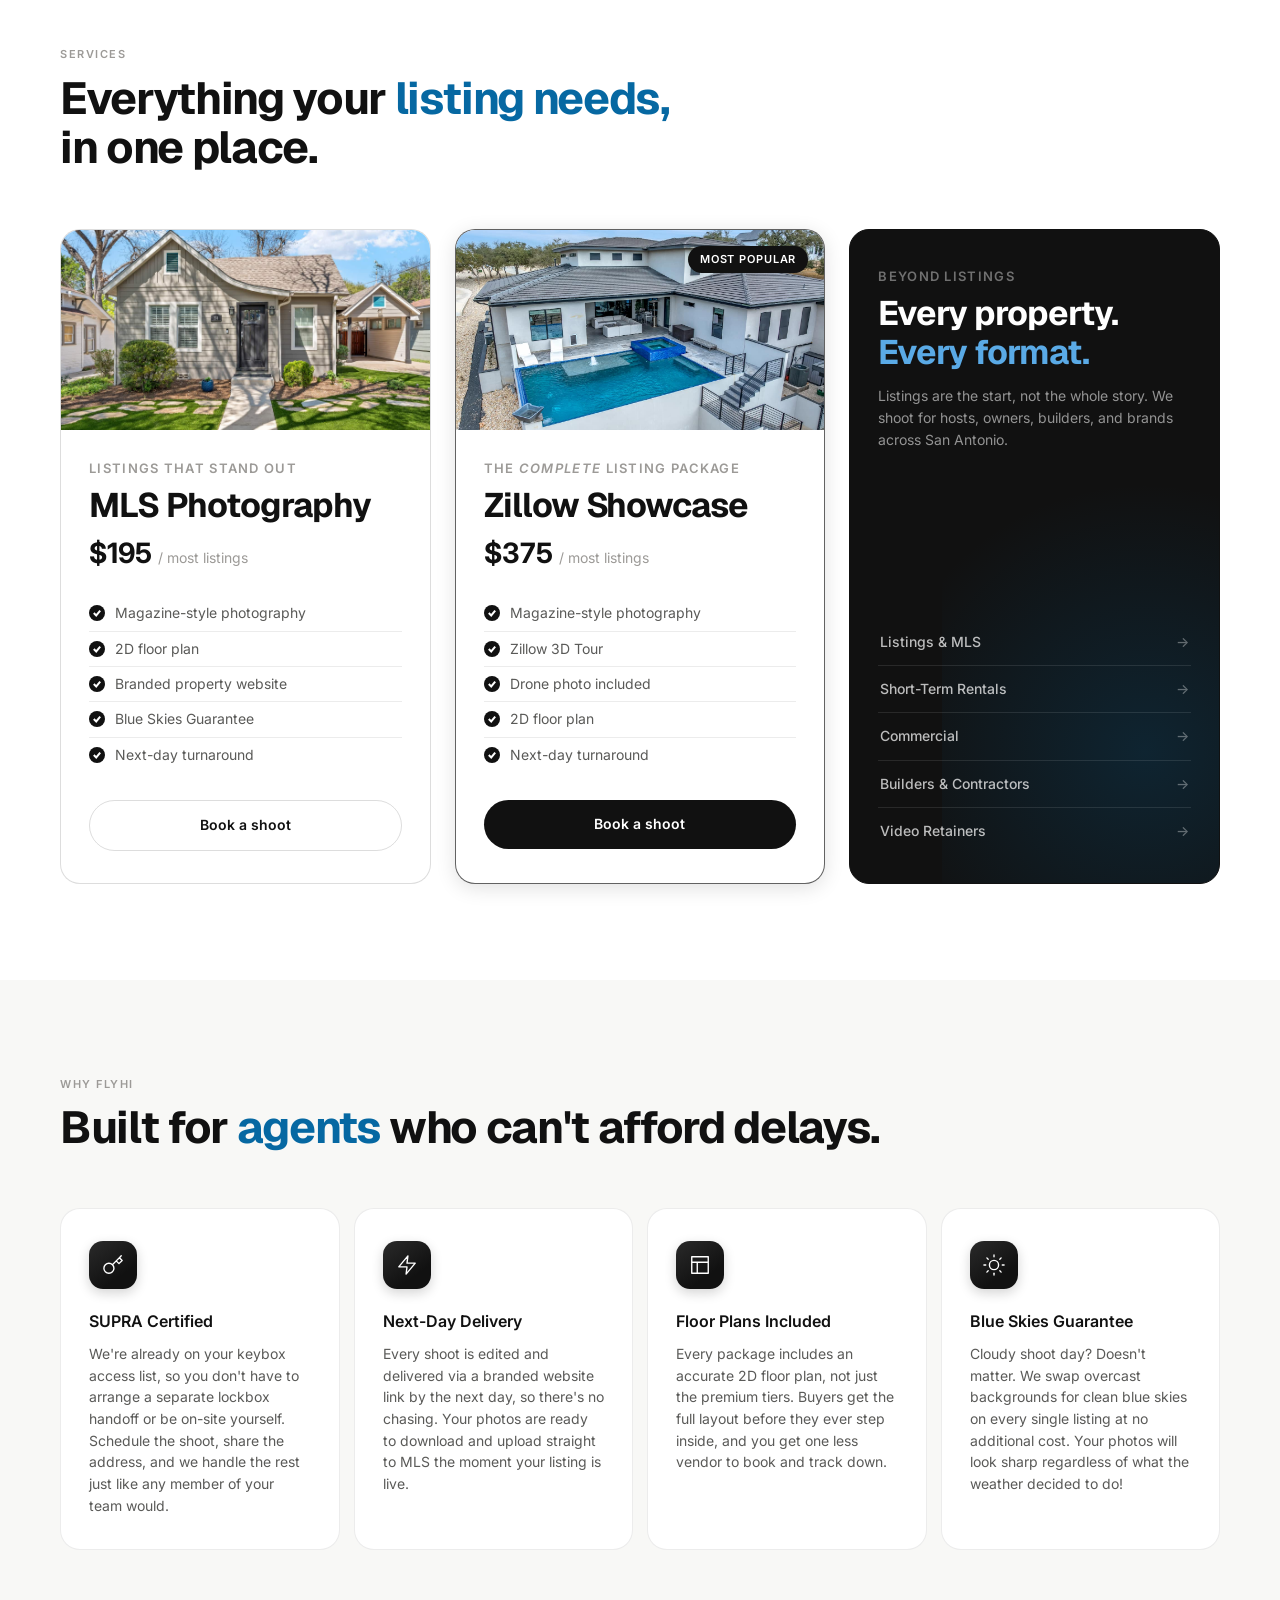
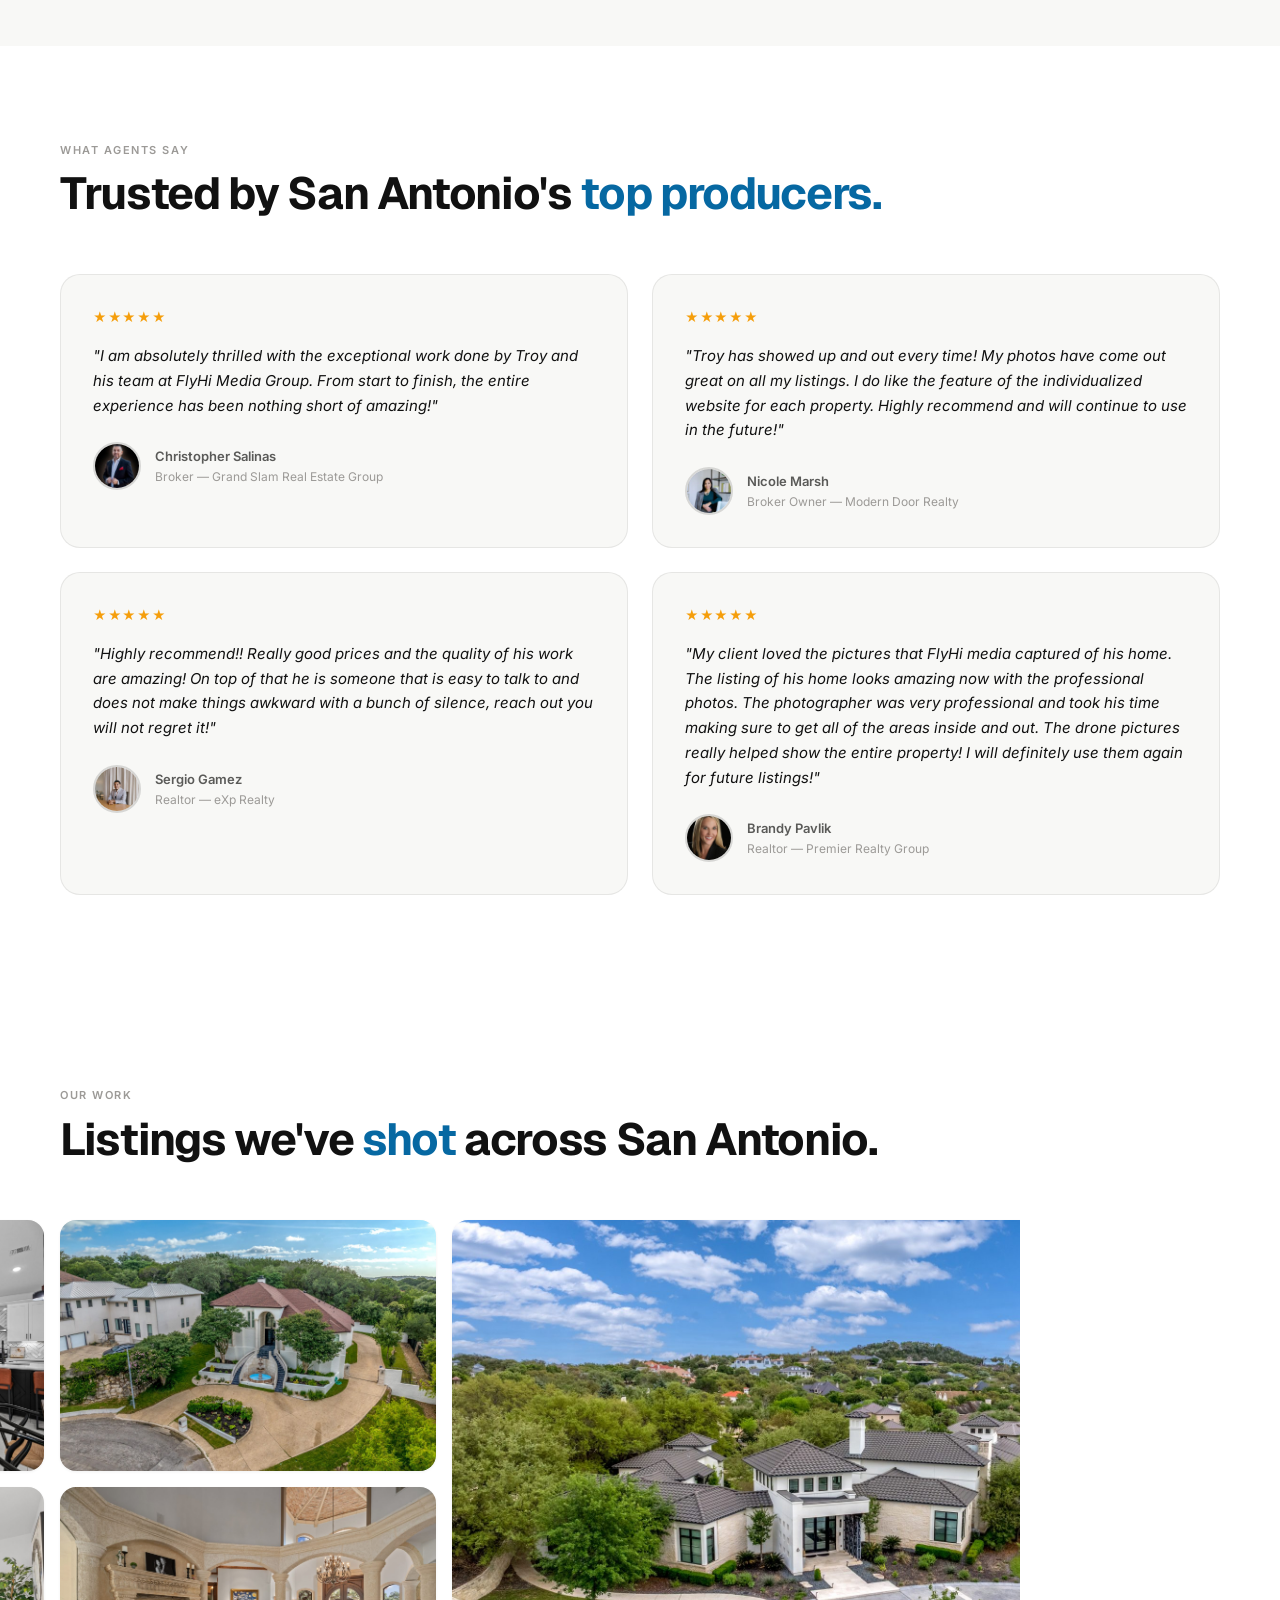
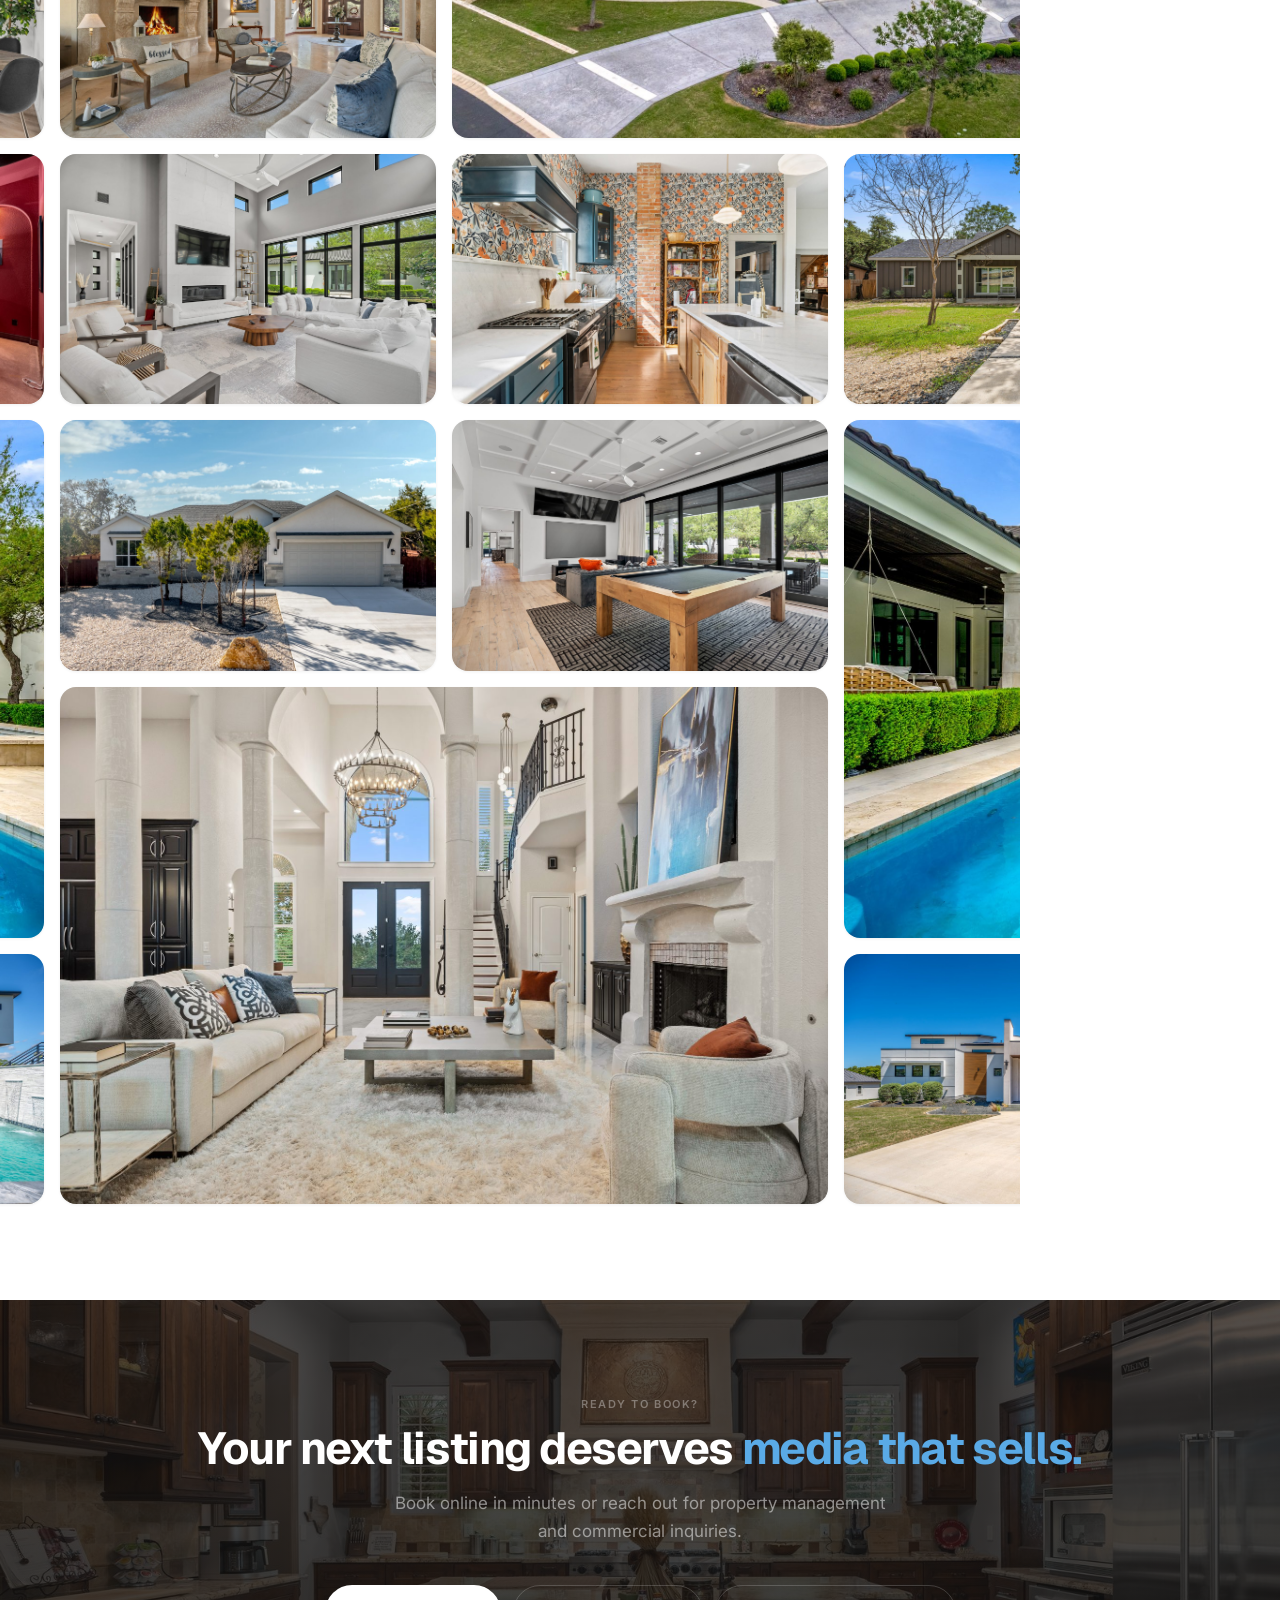
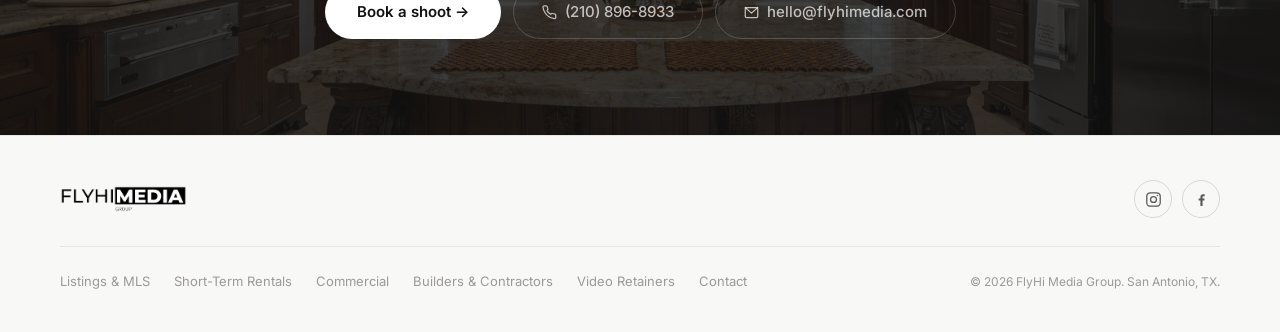
==== commit 6b6de611: "mosaic galleries site-wide, extra row each, no hover pause Every gallery is now a single drifting gr" ====
--- a/index.html
+++ b/index.html
@@ -466,7 +466,7 @@
   <div class="section-inner">
     <p class="section-label">Our work</p>
     <h2 class="section-title">Listings we've <em>shot</em> across San Antonio.</h2>
-    <div class="gallery-grid" data-rows="6" data-layout="mosaic">
+    <div class="gallery-grid" data-rows="6">
       <a class="gallery-item" href="images/gallery/gallery-01.jpg" target="_blank"><img width="1600" height="1198" src="images/gallery/gallery-01.jpg" alt="Aerial of a San Antonio home with front fountain" loading="lazy"></a>
       <a class="gallery-item" href="images/gallery/gallery-02.jpg" target="_blank"><img width="1600" height="1067" src="images/gallery/gallery-02.jpg" alt="Stone living room with carved fireplace" loading="lazy"></a>
       <a class="gallery-item" href="images/gallery/gallery-03.jpg" target="_blank"><img width="1600" height="1067" src="images/gallery/gallery-03.jpg" alt="Modern living room with linear fireplace" loading="lazy"></a>
--- a/css/styles.css
+++ b/css/styles.css
@@ -522,13 +522,11 @@
 .gallery-item:hover img { transform: scale(1.05); }
 
 /* ── GALLERY CAROUSEL ──
-   main.js splits a .gallery-grid[data-rows] into rows, repeats each
-   row's photos past both page edges, and sets --from/--to/--dur so the
-   row loops left forever. Without JS the plain grid above still shows. */
+   main.js turns a .gallery-grid[data-rows] into one full-bleed grid
+   track, repeats it past both page edges, and sets --from/--to/--dur so
+   it loops left forever. .big photos span 2x2. Without JS the plain
+   grid above still shows. */
 .gallery-grid.is-carousel {
-  display: flex;
-  flex-direction: column;
-  gap: 16px;
   /* tile = one column of the 3-up grid at the current content width */
   --tile: calc((min(100vw - 80px, 1160px) - 32px) / 3);
 }
@@ -539,33 +537,22 @@
   overflow: hidden;
 }
 .gallery-track {
-  display: flex;
+  display: grid;
+  grid-template-rows: repeat(var(--rows), calc(var(--tile) * 2 / 3));
+  grid-auto-columns: var(--tile);
+  grid-auto-flow: column dense;
   gap: 16px;
   width: max-content;
   transform: translateX(var(--from, 0));
   animation: gallery-drift var(--dur, 80s) linear infinite;
 }
-.gallery-row:hover .gallery-track { animation-play-state: paused; }
-.gallery-track .gallery-item { flex: 0 0 var(--tile); }
-/* mosaic: one grid for all rows so .big photos can span 2x2 */
-.gallery-track.is-mosaic {
-  display: grid;
-  grid-template-rows: repeat(var(--rows), calc(var(--tile) * 2 / 3));
-  grid-auto-columns: var(--tile);
-  grid-auto-flow: column dense;
-}
-.is-mosaic .gallery-item img { height: 100%; aspect-ratio: auto; }
+.gallery-track .gallery-item img { height: 100%; aspect-ratio: auto; }
 @keyframes gallery-drift {
   from { transform: translateX(var(--from, 0)); }
   to   { transform: translateX(var(--to, 0)); }
 }
 @media (max-width: 900px) {
   .gallery-grid.is-carousel { --tile: calc((100vw - 64px) / 2); }
-}
-@media (max-width: 560px) {
-  .gallery-grid.is-carousel { --tile: 78vw; }
-  /* six full-width rows would be several screens tall on a phone */
-  .gallery-grid.is-carousel:has(.is-mosaic) { --tile: calc((100vw - 64px) / 2); }
 }
 @media (prefers-reduced-motion: reduce) {
   .gallery-track { animation: none; }
